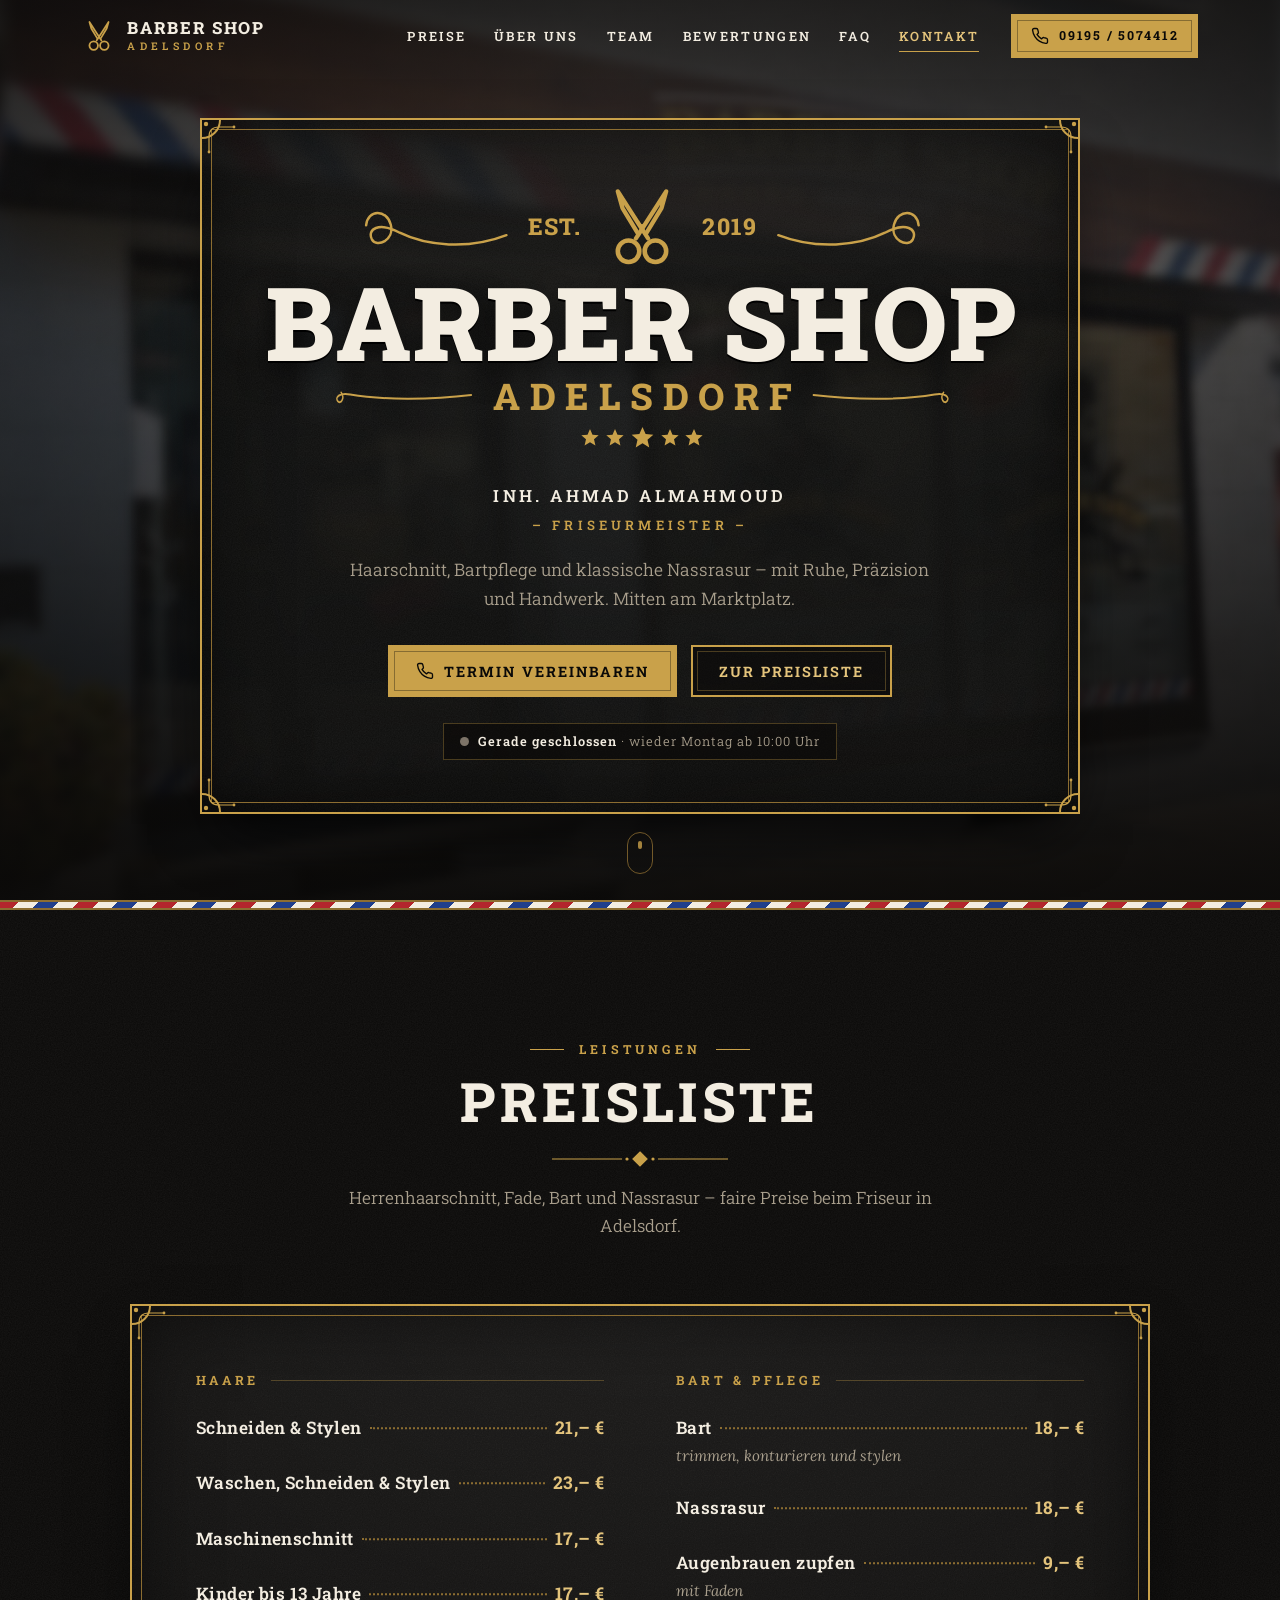
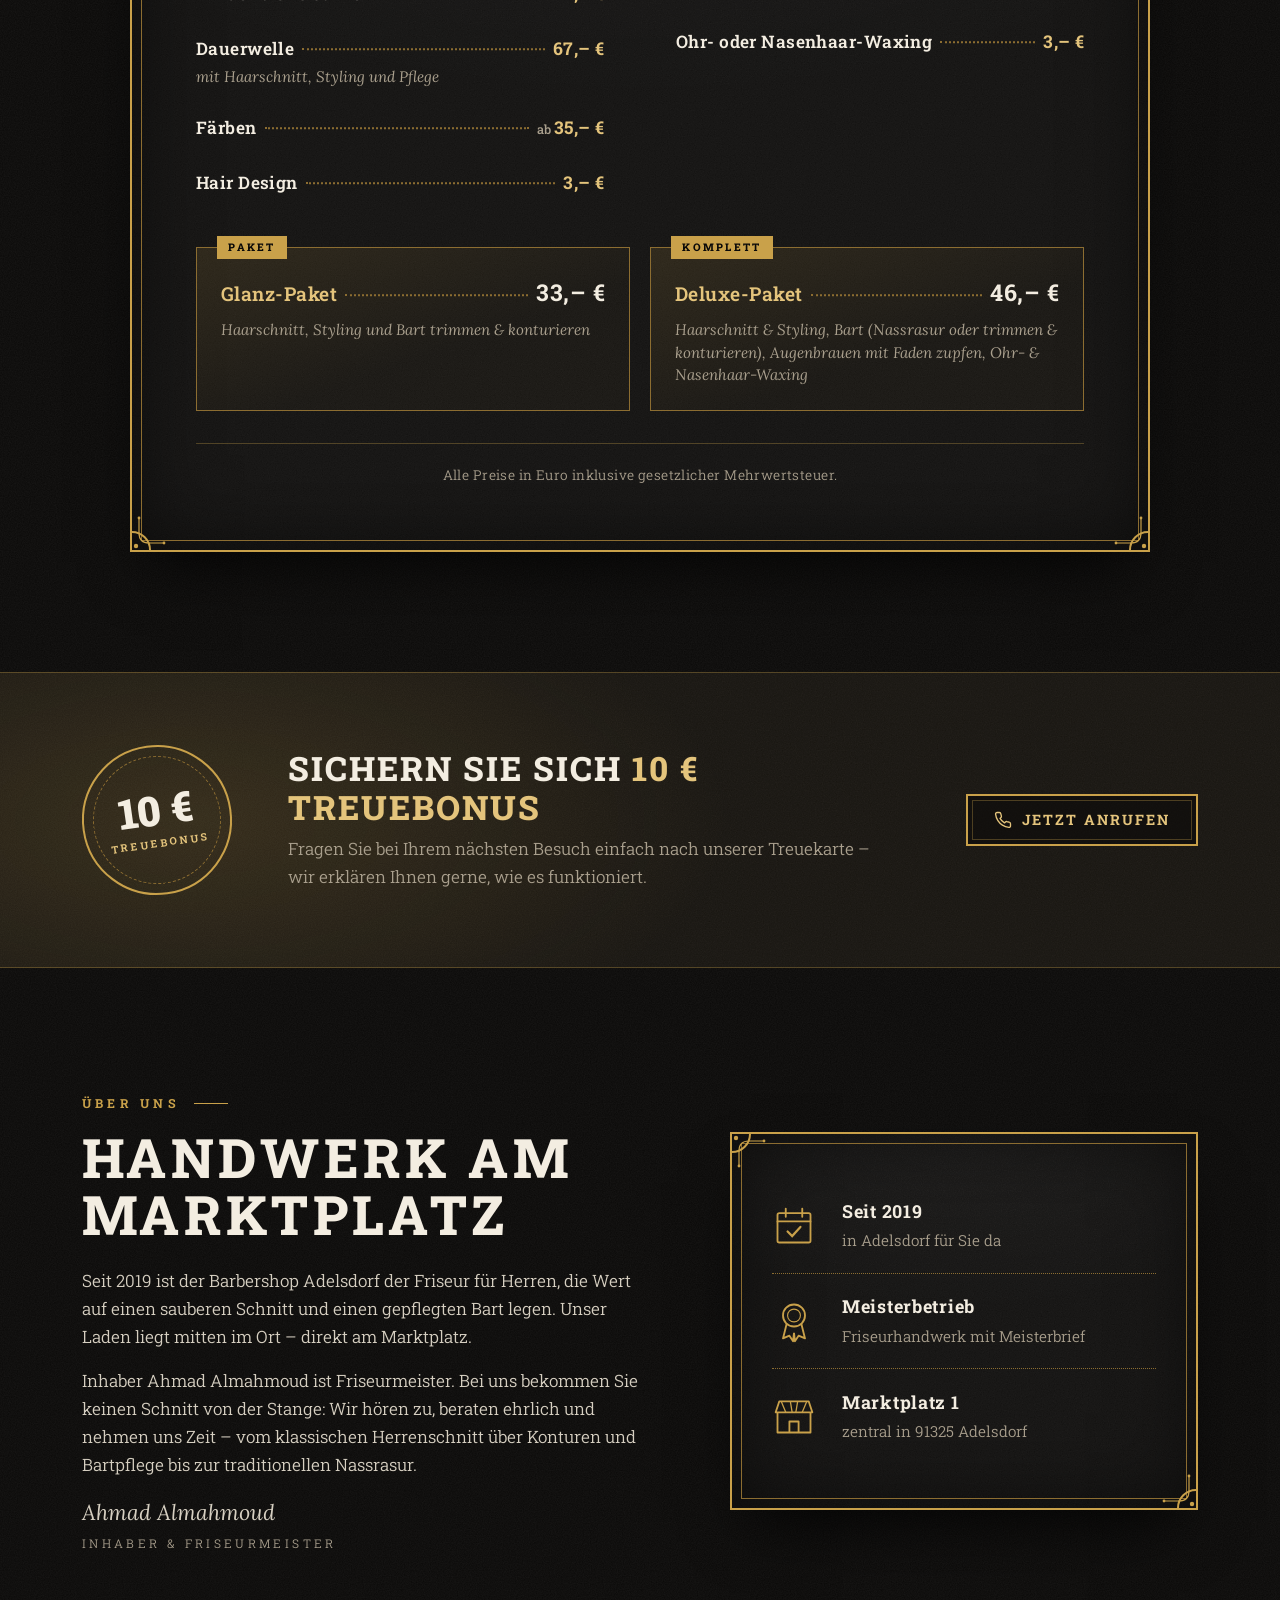
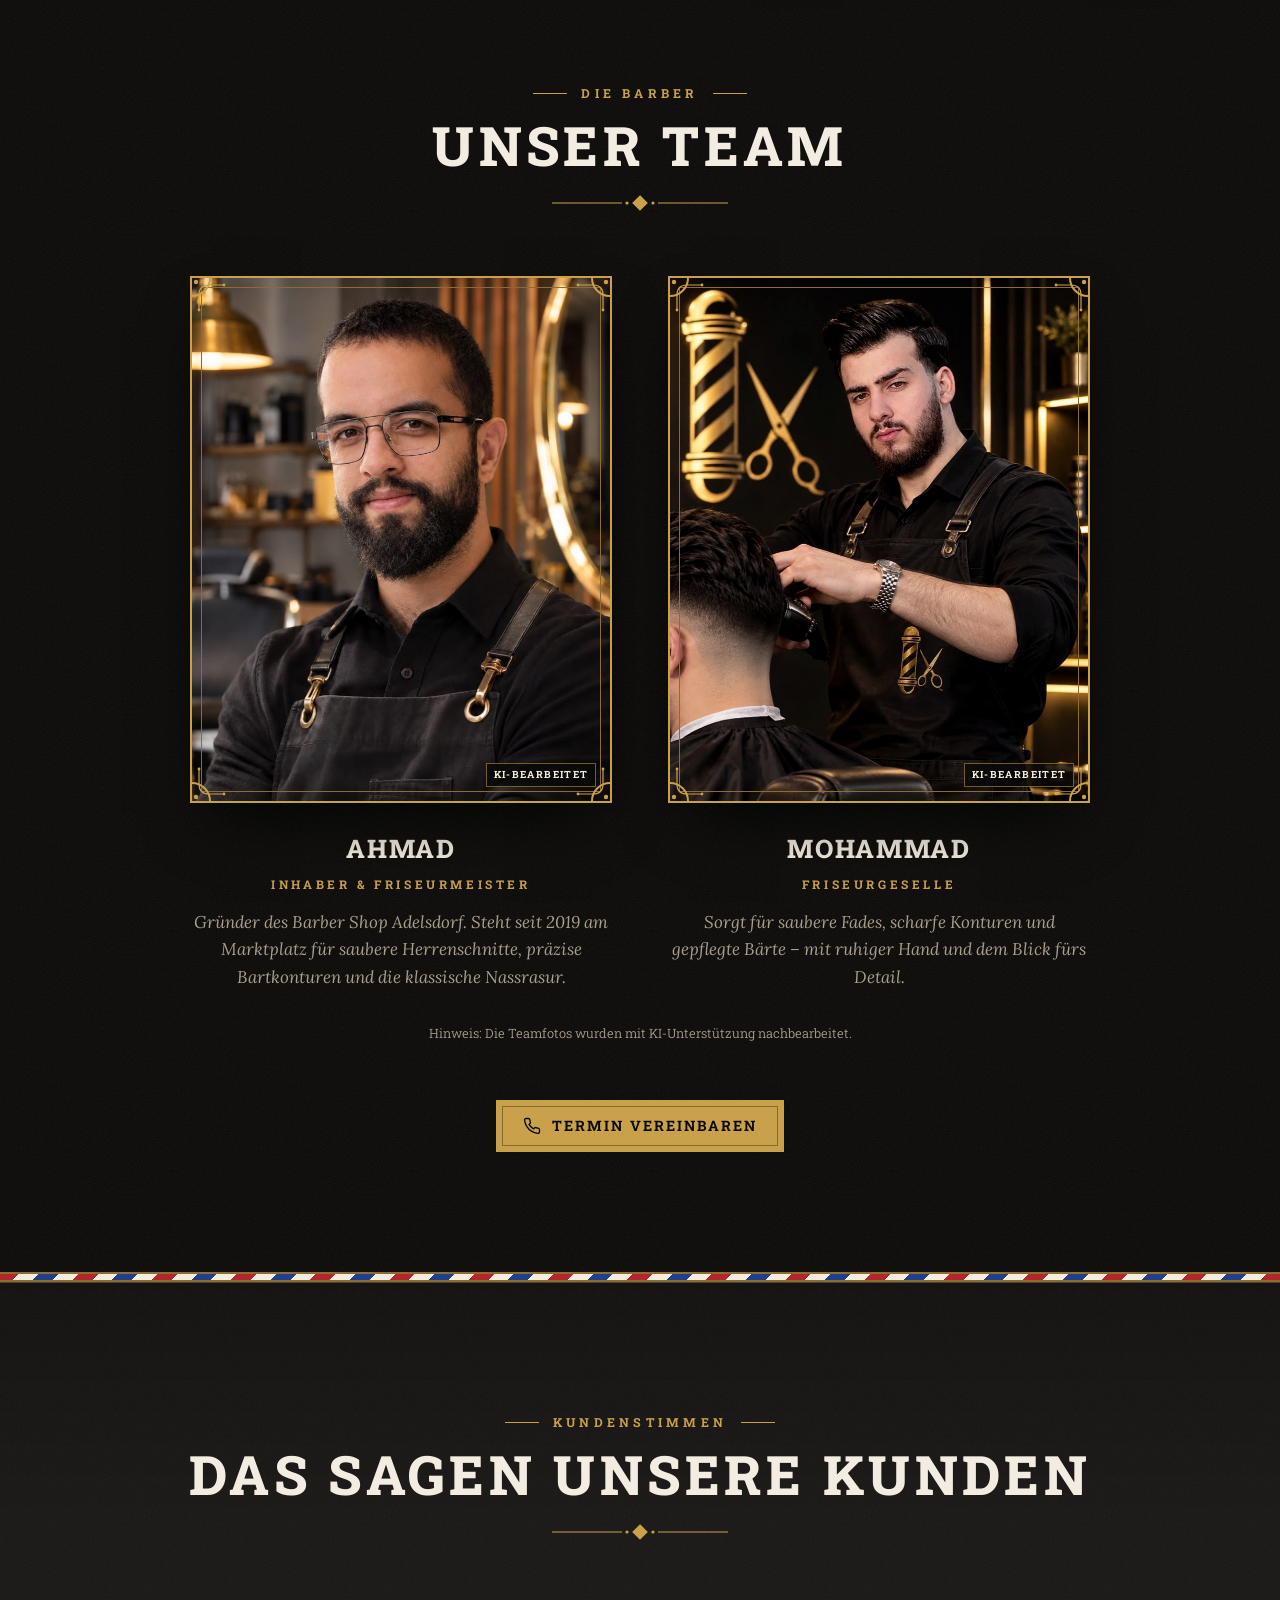
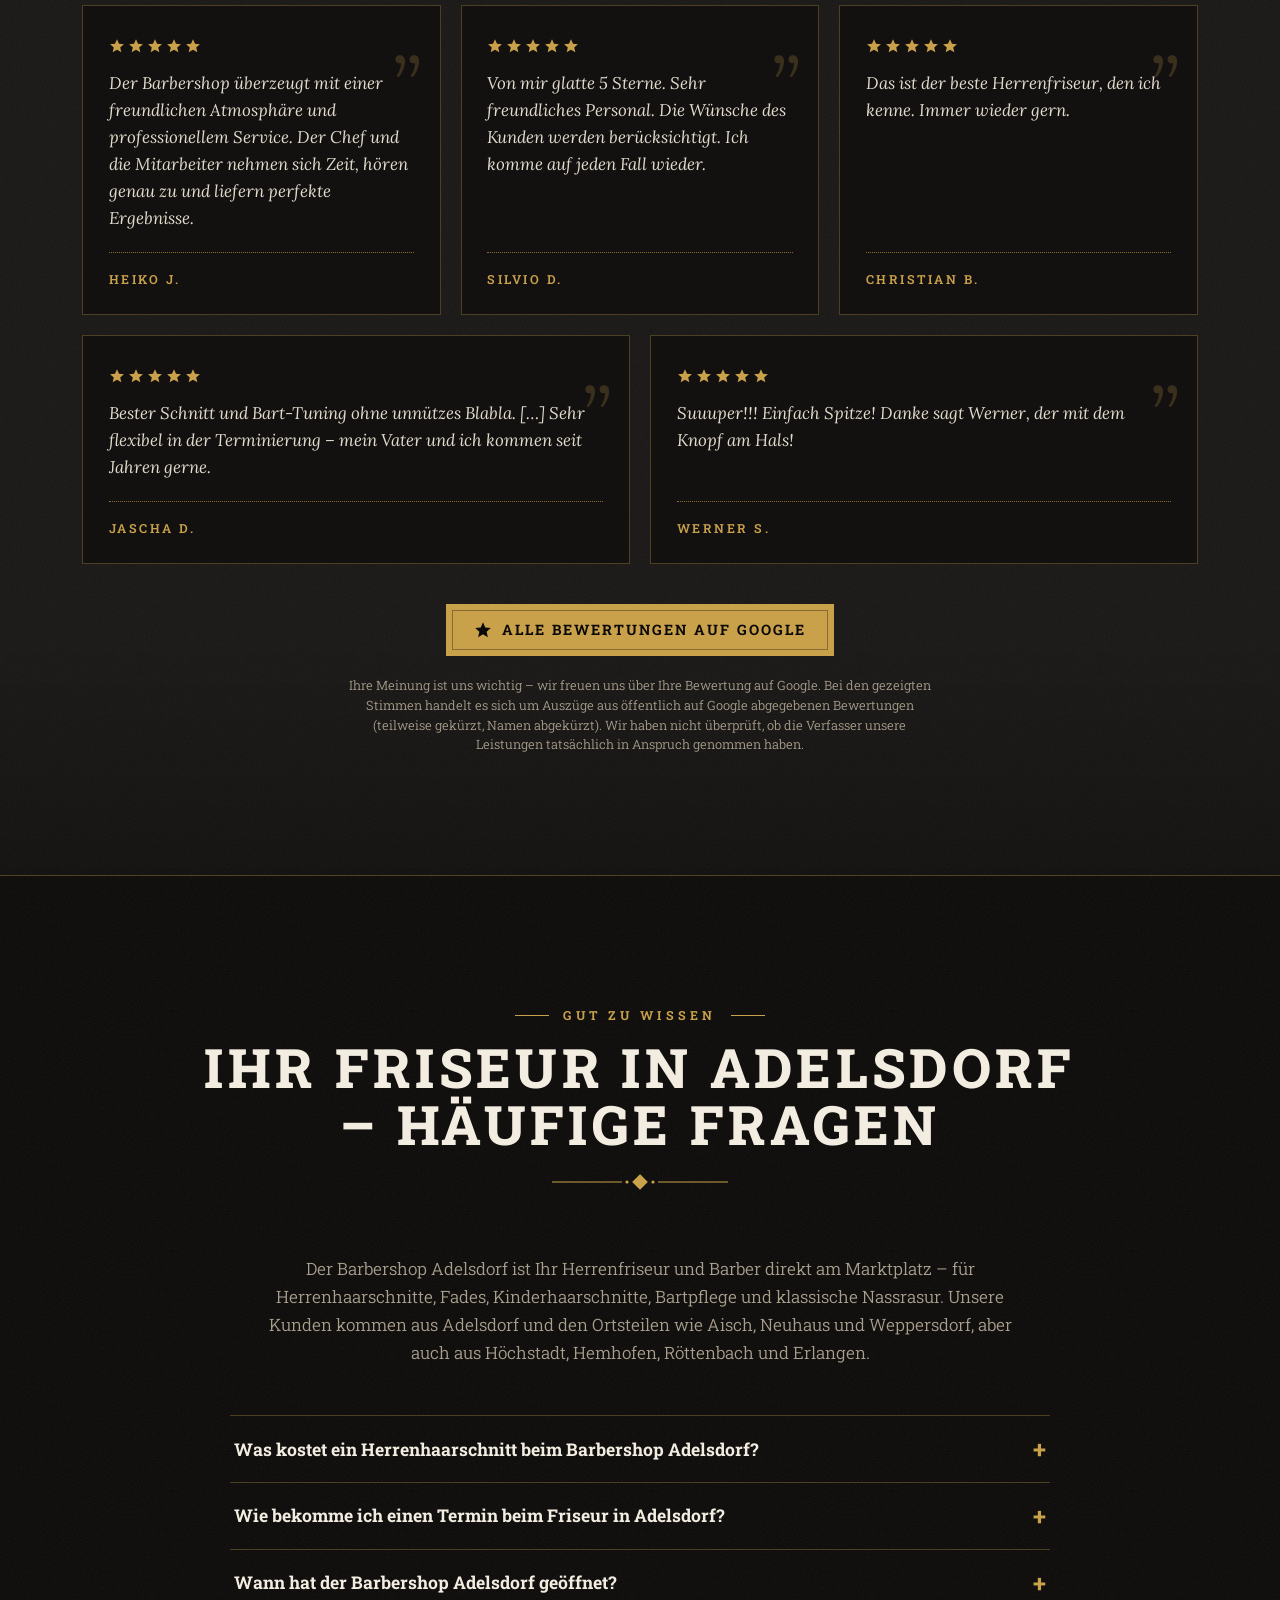
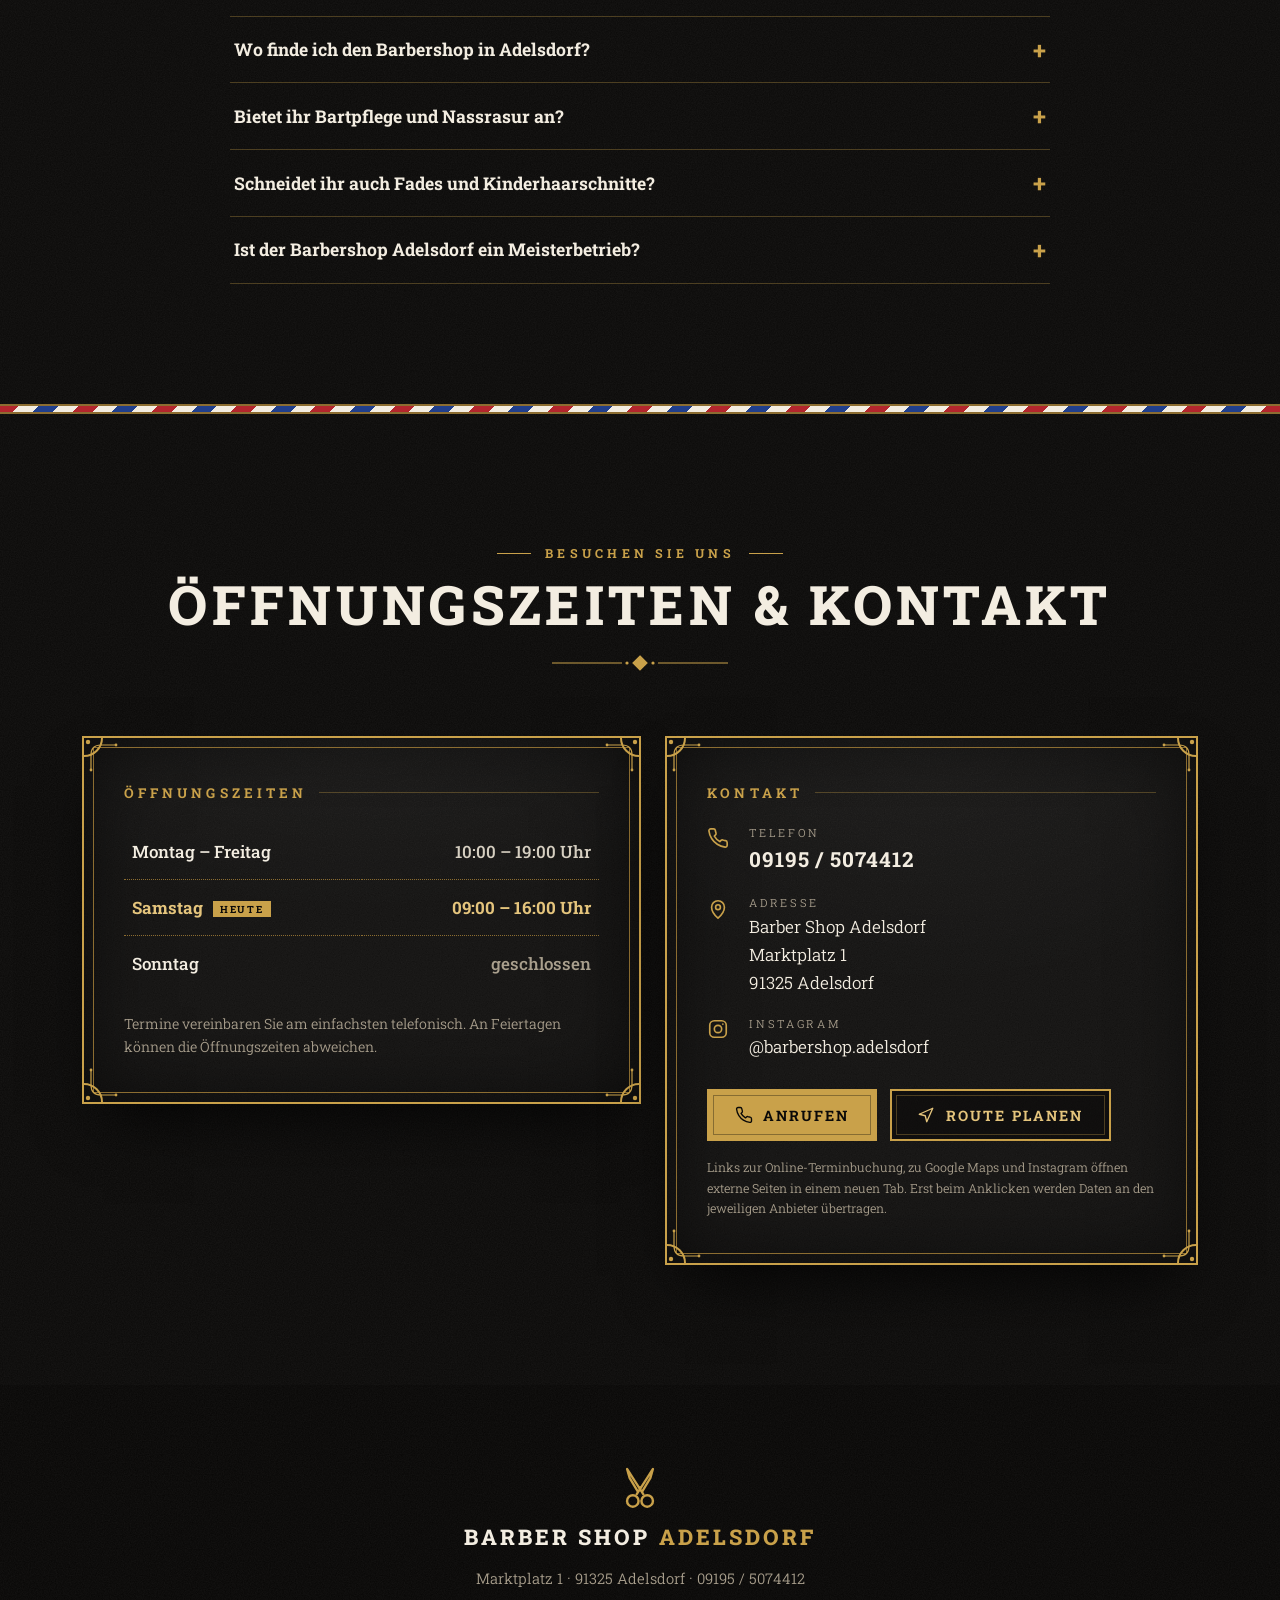
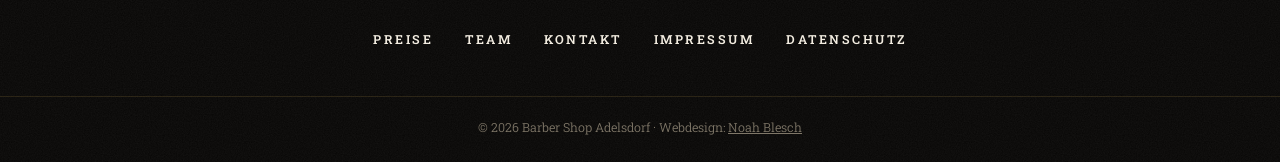
==== index.html @ 0586918f "SEO: Titel, Beschreibung, Strukturdaten, FAQ-Bereich, Weiterleitungen - Title und Meta-Description a" ====
<!DOCTYPE html>
<html lang="de">
<head>
  <meta charset="utf-8">
  <meta name="viewport" content="width=device-width, initial-scale=1, viewport-fit=cover">
  <title>Barbershop Adelsdorf | Friseur &amp; Herrenfriseur am Marktplatz</title>
  <meta name="description" content="Ihr Friseur &amp; Barber in Adelsdorf: Herrenhaarschnitt ab 17 €, Fade, Bart &amp; Nassrasur vom Meisterbetrieb am Marktplatz 1. Termin: 09195 5074412">
  <meta name="robots" content="index, follow, max-image-preview:large">
  <meta name="theme-color" content="#0a0908">
  <meta name="format-detection" content="telephone=no">
  <meta name="geo.region" content="DE-BY">
  <meta name="geo.placename" content="Adelsdorf">
  <meta name="geo.position" content="49.7148062;10.8944612">
  <meta name="ICBM" content="49.7148062, 10.8944612">
  <link rel="canonical" href="https://barbershop-adelsdorf.de/">

  <meta property="og:type" content="website">
  <meta property="og:locale" content="de_DE">
  <meta property="og:site_name" content="Barbershop Adelsdorf">
  <meta property="og:title" content="Barbershop Adelsdorf – Friseur &amp; Herrenfriseur am Marktplatz">
  <meta property="og:description" content="Haarschnitt, Fade, Bart und Nassrasur vom Friseurmeister – mitten am Marktplatz in Adelsdorf.">
  <meta property="og:image:alt" content="Barbershop Adelsdorf – Friseur am Marktplatz">
  <meta property="og:url" content="https://barbershop-adelsdorf.de/">
  <meta property="og:image" content="https://barbershop-adelsdorf.de/assets/img/og-image.jpg">
  <meta property="og:image:width" content="1200">
  <meta property="og:image:height" content="630">
  <meta name="twitter:card" content="summary_large_image">

  <link rel="icon" href="favicon.ico" sizes="any">
  <link rel="icon" type="image/png" sizes="32x32" href="favicon-32x32.png">
  <link rel="icon" type="image/png" sizes="16x16" href="favicon-16x16.png">
  <link rel="apple-touch-icon" href="apple-touch-icon.png">
  <link rel="manifest" href="site.webmanifest">

  <link rel="preload" href="assets/fonts/roboto-slab-latin.woff2" as="font" type="font/woff2" crossorigin>
  <link rel="preload" href="assets/img/salon-fassade.jpg" as="image" media="(min-width: 701px)">
  <link rel="preload" href="assets/img/salon-fassade-m.jpg" as="image" media="(max-width: 700px)">
  <link rel="stylesheet" href="assets/css/style.css">

  <script type="application/ld+json">
  {
    "@context": "https://schema.org",
    "@graph": [
      {
        "@type": "HairSalon",
        "@id": "https://barbershop-adelsdorf.de/#salon",
        "name": "Barbershop Adelsdorf",
        "alternateName": ["Barber Shop Adelsdorf", "Barbershop Adelsdorf – Friseurmeister Ahmad Almahmoud"],
        "description": "Barbershop und Herrenfriseur in Adelsdorf am Marktplatz: Herrenhaarschnitt, Fade, Kinderhaarschnitt, Bartpflege und klassische Nassrasur vom Friseurmeister.",
        "url": "https://barbershop-adelsdorf.de/",
        "logo": "https://barbershop-adelsdorf.de/android-chrome-512x512.png",
        "image": [
          "https://barbershop-adelsdorf.de/assets/img/og-image.jpg",
          "https://barbershop-adelsdorf.de/assets/img/salon-fassade.jpg"
        ],
        "telephone": "+49 9195 5074412",
        "email": "adelsdorfbarbershop@gmail.com",
        "priceRange": "€",
        "currenciesAccepted": "EUR",
        "foundingDate": "2019",
        "founder": { "@type": "Person", "name": "Ahmad Almahmoud", "jobTitle": "Friseurmeister" },
        "address": {
          "@type": "PostalAddress",
          "streetAddress": "Marktplatz 1",
          "postalCode": "91325",
          "addressLocality": "Adelsdorf",
          "addressRegion": "Bayern",
          "addressCountry": "DE"
        },
        "geo": { "@type": "GeoCoordinates", "latitude": 49.7148062, "longitude": 10.8944612 },
        "hasMap": "https://maps.google.com/?cid=13310256550345395883",
        "openingHoursSpecification": [
          { "@type": "OpeningHoursSpecification", "dayOfWeek": ["Monday", "Tuesday", "Wednesday", "Thursday", "Friday"], "opens": "10:00", "closes": "19:00" },
          { "@type": "OpeningHoursSpecification", "dayOfWeek": "Saturday", "opens": "09:00", "closes": "16:00" }
        ],
        "areaServed": [
          { "@type": "City", "name": "Adelsdorf" },
          { "@type": "City", "name": "Höchstadt an der Aisch" },
          { "@type": "City", "name": "Hemhofen" },
          { "@type": "City", "name": "Röttenbach" },
          { "@type": "City", "name": "Heroldsbach" },
          { "@type": "City", "name": "Hallerndorf" },
          { "@type": "City", "name": "Erlangen" },
          { "@type": "City", "name": "Forchheim" }
        ],
        "knowsAbout": ["Herrenhaarschnitt", "Fade", "Bartpflege", "Bart trimmen", "Nassrasur", "Kinderhaarschnitt", "Haare färben", "Dauerwelle"],
        "hasOfferCatalog": {
          "@type": "OfferCatalog",
          "name": "Preisliste",
          "itemListElement": [
            { "@type": "Offer", "itemOffered": { "@type": "Service", "name": "Herrenhaarschnitt – Schneiden & Stylen" }, "price": "21.00", "priceCurrency": "EUR" },
            { "@type": "Offer", "itemOffered": { "@type": "Service", "name": "Waschen, Schneiden & Stylen" }, "price": "23.00", "priceCurrency": "EUR" },
            { "@type": "Offer", "itemOffered": { "@type": "Service", "name": "Maschinenschnitt" }, "price": "17.00", "priceCurrency": "EUR" },
            { "@type": "Offer", "itemOffered": { "@type": "Service", "name": "Kinderhaarschnitt bis 13 Jahre" }, "price": "17.00", "priceCurrency": "EUR" },
            { "@type": "Offer", "itemOffered": { "@type": "Service", "name": "Bart trimmen, konturieren & stylen" }, "price": "18.00", "priceCurrency": "EUR" },
            { "@type": "Offer", "itemOffered": { "@type": "Service", "name": "Nassrasur" }, "price": "18.00", "priceCurrency": "EUR" },
            { "@type": "Offer", "itemOffered": { "@type": "Service", "name": "Glanz-Paket: Haarschnitt, Styling & Bart" }, "price": "33.00", "priceCurrency": "EUR" },
            { "@type": "Offer", "itemOffered": { "@type": "Service", "name": "Deluxe-Paket" }, "price": "46.00", "priceCurrency": "EUR" },
            { "@type": "Offer", "itemOffered": { "@type": "Service", "name": "Dauerwelle mit Haarschnitt" }, "price": "67.00", "priceCurrency": "EUR" },
            { "@type": "Offer", "itemOffered": { "@type": "Service", "name": "Haare färben" }, "priceSpecification": { "@type": "PriceSpecification", "minPrice": "35.00", "priceCurrency": "EUR" } }
          ]
        },
        "sameAs": [
          "https://www.instagram.com/barbershop.adelsdorf/",
          "https://maps.google.com/?cid=13310256550345395883"
        ]
      },
      {
        "@type": "WebSite",
        "@id": "https://barbershop-adelsdorf.de/#website",
        "url": "https://barbershop-adelsdorf.de/",
        "name": "Barbershop Adelsdorf",
        "inLanguage": "de-DE",
        "publisher": { "@id": "https://barbershop-adelsdorf.de/#salon" }
      },
      {
        "@type": "FAQPage",
        "@id": "https://barbershop-adelsdorf.de/#faq",
        "mainEntity": [
          {"@type": "Question", "name": "Was kostet ein Herrenhaarschnitt beim Barbershop Adelsdorf?", "acceptedAnswer": {"@type": "Answer", "text": "Schneiden und Stylen kostet 21 €, mit Waschen 23 €. Ein Maschinenschnitt kostet 17 €, Kinder bis 13 Jahre zahlen ebenfalls 17 €. Bart trimmen und konturieren gibt es für 18 €, Haarschnitt mit Bart im Glanz-Paket für 33 €."}},
          {"@type": "Question", "name": "Wie bekomme ich einen Termin beim Friseur in Adelsdorf?", "acceptedAnswer": {"@type": "Answer", "text": "Am einfachsten rufen Sie uns an: 09195 5074412. Wir sagen Ihnen direkt, wann bei Ahmad oder Mohammad ein Platz frei ist."}},
          {"@type": "Question", "name": "Wann hat der Barbershop Adelsdorf geöffnet?", "acceptedAnswer": {"@type": "Answer", "text": "Montag bis Freitag von 10:00 bis 19:00 Uhr und Samstag von 9:00 bis 16:00 Uhr. Sonntag ist geschlossen. An Feiertagen können die Öffnungszeiten abweichen."}},
          {"@type": "Question", "name": "Wo finde ich den Barbershop in Adelsdorf?", "acceptedAnswer": {"@type": "Answer", "text": "Direkt am Marktplatz 1 in 91325 Adelsdorf, mitten im Ort. Wir sind auch für Kunden aus Höchstadt an der Aisch, Hemhofen, Röttenbach, Heroldsbach, Hallerndorf, Erlangen und Forchheim schnell erreichbar."}},
          {"@type": "Question", "name": "Bietet ihr Bartpflege und Nassrasur an?", "acceptedAnswer": {"@type": "Answer", "text": "Ja. Wir trimmen, konturieren und stylen Ihren Bart (18 €) und bieten die klassische Nassrasur mit dem Messer an (18 €). Im Deluxe-Paket für 46 € sind Haarschnitt, Bart, Augenbrauen mit Faden und Ohr- und Nasenhaar-Waxing enthalten."}},
          {"@type": "Question", "name": "Schneidet ihr auch Fades und Kinderhaarschnitte?", "acceptedAnswer": {"@type": "Answer", "text": "Ja. Fades, Skin Fades, Konturen und klassische Herrenschnitte gehören zu unserem Alltag. Kinder bis 13 Jahre schneiden wir für 17 €."}},
          {"@type": "Question", "name": "Ist der Barbershop Adelsdorf ein Meisterbetrieb?", "acceptedAnswer": {"@type": "Answer", "text": "Ja. Inhaber Ahmad ist Friseurmeister und führt den Barbershop am Marktplatz seit 2019."}}
        ]
      }
    ]
  }
  </script>
</head>
<body>
  <!-- SVG-Symbole (einmal definiert, mehrfach verwendet) -->
  <svg width="0" height="0" style="position:absolute" aria-hidden="true" focusable="false">
    <defs>
      <symbol id="i-scissors" viewBox="0 0 64 64" fill="none" stroke="currentColor" stroke-linecap="round" stroke-linejoin="round">
        <path d="M27.5 40.5 L50 5.5 L46.5 18 L35 37" stroke-width="3.2"/>
        <path d="M36.5 40.5 L14 5.5 L17.5 18 L29 37" stroke-width="3.2"/>
        <circle cx="22" cy="50" r="8" stroke-width="3.4"/>
        <circle cx="42" cy="50" r="8" stroke-width="3.4"/>
        <circle cx="32" cy="31.5" r="1.8" fill="currentColor" stroke="none"/>
      </symbol>
      <symbol id="i-corner" viewBox="0 0 46 46" fill="none" stroke="currentColor">
        <path d="M2 20 A18 18 0 0 0 20 2" stroke-width="2"/>
        <path d="M9 34 V19 Q9 9 19 9 H34" stroke-width="1.2"/>
        <circle cx="6" cy="6" r="2.2" fill="currentColor" stroke="none"/>
        <circle cx="34" cy="9" r="1.4" fill="currentColor" stroke="none"/>
        <circle cx="9" cy="34" r="1.4" fill="currentColor" stroke="none"/>
      </symbol>
      <symbol id="i-flourish" viewBox="0 0 180 55" fill="none" stroke="currentColor" stroke-width="3" stroke-linecap="round">
        <path d="M176 38C130 56 78 51 46 35C20 21 6 31 12 43C18 54 40 44 35 25C30 6 7 6 5 26"/>
      </symbol>
      <symbol id="i-swash" viewBox="0 0 200 20" fill="none" stroke="currentColor" stroke-width="2" stroke-linecap="round">
        <path d="M198 9C140 14 70 14 26 8.5C11 6.5 4 11 8 15C12 19 19 12 13 6.5"/>
      </symbol>
      <symbol id="i-divider" viewBox="0 0 180 18" fill="none" stroke="currentColor" stroke-width="1.2">
        <path d="M2 9 H72 M108 9 H178"/>
        <path d="M90 2 L97 9 L90 16 L83 9 Z" fill="currentColor"/>
        <circle cx="77" cy="9" r="1.6" fill="currentColor" stroke="none"/>
        <circle cx="103" cy="9" r="1.6" fill="currentColor" stroke="none"/>
      </symbol>
      <symbol id="i-star" viewBox="0 0 24 24"><path fill="currentColor" d="M12 1.8l3 6.9 7.4.6-5.6 4.9 1.7 7.3L12 17.6l-6.5 3.9 1.7-7.3L1.6 9.3 9 8.7z"/></symbol>
      <symbol id="i-phone" viewBox="0 0 24 24" fill="none" stroke="currentColor" stroke-width="1.8" stroke-linecap="round" stroke-linejoin="round"><path d="M22 16.9v3a2 2 0 0 1-2.2 2 19.8 19.8 0 0 1-8.6-3.1 19.5 19.5 0 0 1-6-6A19.8 19.8 0 0 1 2.1 4.2 2 2 0 0 1 4.1 2h3a2 2 0 0 1 2 1.7c.1 1 .4 1.9.7 2.8a2 2 0 0 1-.5 2.1L8 9.9a16 16 0 0 0 6 6l1.3-1.3a2 2 0 0 1 2.1-.4c.9.3 1.8.6 2.8.7a2 2 0 0 1 1.7 2z"/></symbol>
      <symbol id="i-pin" viewBox="0 0 24 24" fill="none" stroke="currentColor" stroke-width="1.8" stroke-linecap="round" stroke-linejoin="round"><path d="M12 22s-7-6.2-7-12a7 7 0 0 1 14 0c0 5.8-7 12-7 12z"/><circle cx="12" cy="10" r="2.6"/></symbol>
      <symbol id="i-clock" viewBox="0 0 24 24" fill="none" stroke="currentColor" stroke-width="1.8" stroke-linecap="round"><circle cx="12" cy="12" r="9"/><path d="M12 7v5l3.2 2"/></symbol>
      <symbol id="i-camera" viewBox="0 0 24 24" fill="none" stroke="currentColor" stroke-width="1.8"><rect x="3" y="3" width="18" height="18" rx="5"/><circle cx="12" cy="12" r="4"/><circle cx="17.3" cy="6.7" r=".9" fill="currentColor" stroke="none"/></symbol>
      <symbol id="i-route" viewBox="0 0 24 24" fill="none" stroke="currentColor" stroke-width="1.8" stroke-linecap="round" stroke-linejoin="round"><path d="M3 11l18-8-8 18-2-8z"/></symbol>
      <symbol id="i-calendar" viewBox="0 0 48 48" fill="none" stroke="currentColor" stroke-width="2" stroke-linecap="round"><rect x="6" y="10" width="36" height="32" rx="2"/><path d="M6 19h36M15 5v9M33 5v9"/><path d="M17 30l5 5 9-10" stroke-width="2.4"/></symbol>
      <symbol id="i-medal" viewBox="0 0 48 48" fill="none" stroke="currentColor" stroke-width="2" stroke-linejoin="round"><circle cx="24" cy="18" r="12"/><circle cx="24" cy="18" r="7" stroke-width="1.2"/><path d="M16 27l-4 16 7-3 4 6 1-9M32 27l4 16-7-3-4 6-1-9"/></symbol>
      <symbol id="i-shop" viewBox="0 0 48 48" fill="none" stroke="currentColor" stroke-width="2" stroke-linejoin="round"><path d="M6 20v22h36V20"/><path d="M4 20l4-12h32l4 12z"/><path d="M19 42V30h10v12"/><path d="M10 8l5 12M20 8l2 12M28 8l-2 12M38 8l-5 12" stroke-width="1.4"/></symbol>
      <symbol id="i-cal" viewBox="0 0 24 24" fill="none" stroke="currentColor" stroke-width="1.8" stroke-linecap="round" stroke-linejoin="round"><rect x="3" y="4.5" width="18" height="16.5" rx="1.5"/><path d="M3 9.5h18M8 2.5v4M16 2.5v4M8.5 15l2.5 2.5 4.5-5"/></symbol>
    </defs>
  </svg>

  <a class="skip-link" href="#main">Zum Inhalt springen</a>

  <header class="site-header">
    <div class="wrap">
      <a class="brand-mini" href="#top" aria-label="Barber Shop Adelsdorf – zum Seitenanfang">
        <svg aria-hidden="true"><use href="#i-scissors"/></svg>
        <span class="brand-mini__text">
          <span class="brand-mini__name">Barber Shop</span>
          <span class="brand-mini__place">Adelsdorf</span>
        </span>
      </a>

      <nav class="nav" id="nav" aria-label="Hauptnavigation">
        <ul class="nav__list">
          <li><a href="#preise">Preise</a></li>
          <li><a href="#ueber-uns">Über uns</a></li>
          <li><a href="#team">Team</a></li>
          <li><a href="#bewertungen">Bewertungen</a></li>
          <li><a href="#faq">FAQ</a></li>
          <li><a href="#kontakt">Kontakt</a></li>
        </ul>
        <a class="btn nav__phone js-booking" href="#kontakt" hidden>
          <svg aria-hidden="true"><use href="#i-cal"/></svg>Online buchen
        </a>
        <a class="btn nav__phone js-no-booking" href="tel:+4991955074412">
          <svg aria-hidden="true"><use href="#i-phone"/></svg>09195 / 5074412
        </a>
      </nav>

      <button class="menu-btn" type="button" aria-expanded="false" aria-controls="nav" aria-label="Menü öffnen"><span></span></button>
    </div>
  </header>

  <main id="main">
    <!-- ============ HERO ============ -->
    <section class="hero" id="top" aria-label="Willkommen">
      <div class="hero__bg" role="img" aria-label="Ladenfront des Barber Shop Adelsdorf am Marktplatz"></div>

      <div class="hero__inner">
        <div class="frame hero__frame">
          <svg class="frame__corner frame__corner--tl" aria-hidden="true"><use href="#i-corner"/></svg>
          <svg class="frame__corner frame__corner--tr" aria-hidden="true"><use href="#i-corner"/></svg>
          <svg class="frame__corner frame__corner--bl" aria-hidden="true"><use href="#i-corner"/></svg>
          <svg class="frame__corner frame__corner--br" aria-hidden="true"><use href="#i-corner"/></svg>

          <div class="lockup">
            <div class="lockup__top" aria-hidden="true">
              <svg class="lockup__flourish" viewBox="0 0 180 55"><use href="#i-flourish"/></svg>
              <span class="lockup__est">EST.</span>
              <svg class="lockup__scissors" viewBox="0 0 64 64"><use href="#i-scissors"/></svg>
              <span class="lockup__est">2019</span>
              <svg class="lockup__flourish lockup__flourish--r" viewBox="0 0 180 55"><use href="#i-flourish"/></svg>
            </div>
            <h1 class="lockup__name">Barber Shop <span class="sr-only">Adelsdorf – Friseur &amp; Herrenfriseur seit 2019</span></h1>
            <div class="lockup__place" aria-hidden="true">
              <span class="lockup__line"><svg viewBox="0 0 200 20" preserveAspectRatio="none"><use href="#i-swash"/></svg></span>
              <span>Adelsdorf</span>
              <span class="lockup__line lockup__line--r"><svg viewBox="0 0 200 20" preserveAspectRatio="none"><use href="#i-swash"/></svg></span>
            </div>
            <div class="lockup__stars" aria-hidden="true">
              <svg viewBox="0 0 24 24"><use href="#i-star"/></svg>
              <svg viewBox="0 0 24 24"><use href="#i-star"/></svg>
              <svg viewBox="0 0 24 24"><use href="#i-star"/></svg>
              <svg viewBox="0 0 24 24"><use href="#i-star"/></svg>
              <svg viewBox="0 0 24 24"><use href="#i-star"/></svg>
            </div>
          </div>

          <p class="hero__owner">Inh. Ahmad Almahmoud <span class="hero__title">– Friseurmeister –</span></p>
          <p class="hero__lead">Haarschnitt, Bartpflege und klassische Nassrasur – mit Ruhe, Präzision und Handwerk. Mitten am Marktplatz.</p>

          <div class="hero__actions">
            <a class="btn js-booking" href="#kontakt" hidden>
              <svg aria-hidden="true"><use href="#i-cal"/></svg>Online buchen
            </a>
            <a class="btn js-phone-cta" href="tel:+4991955074412">
              <svg aria-hidden="true"><use href="#i-phone"/></svg><span>Termin vereinbaren</span>
            </a>
            <a class="btn btn--ghost js-no-booking" href="#preise">Zur Preisliste</a>
          </div>

          <p class="status" hidden><span class="status__dot" aria-hidden="true"></span><span class="status__text"></span></p>
        </div>
      </div>

      <a class="hero__scroll" href="#preise" aria-label="Weiter zur Preisliste"></a>
    </section>

    <div class="pole" aria-hidden="true"></div>

    <!-- ============ PREISLISTE ============ -->
    <section class="section" id="preise" aria-labelledby="preise-title">
      <div class="wrap">
        <header class="heading reveal">
          <span class="heading__eyebrow">Leistungen</span>
          <h2 id="preise-title">Preisliste</h2>
          <div class="divider" aria-hidden="true"><svg viewBox="0 0 180 18"><use href="#i-divider"/></svg></div>
          <p>Herrenhaarschnitt, Fade, Bart und Nassrasur – faire Preise beim Friseur in Adelsdorf.</p>
        </header>

        <div class="frame menu reveal">
          <svg class="frame__corner frame__corner--tl" aria-hidden="true"><use href="#i-corner"/></svg>
          <svg class="frame__corner frame__corner--tr" aria-hidden="true"><use href="#i-corner"/></svg>
          <svg class="frame__corner frame__corner--bl" aria-hidden="true"><use href="#i-corner"/></svg>
          <svg class="frame__corner frame__corner--br" aria-hidden="true"><use href="#i-corner"/></svg>

          <div class="menu__cols">
            <div class="menu__group">
              <h3>Haare</h3>
              <ul class="price-list">
                <li class="price"><div class="price__row"><span class="price__name">Schneiden &amp; Stylen</span><span class="price__dots"></span><span class="price__value">21,– €</span></div></li>
                <li class="price"><div class="price__row"><span class="price__name">Waschen, Schneiden &amp; Stylen</span><span class="price__dots"></span><span class="price__value">23,– €</span></div></li>
                <li class="price"><div class="price__row"><span class="price__name">Maschinenschnitt</span><span class="price__dots"></span><span class="price__value">17,– €</span></div></li>
                <li class="price"><div class="price__row"><span class="price__name">Kinder bis 13 Jahre</span><span class="price__dots"></span><span class="price__value">17,– €</span></div></li>
                <li class="price">
                  <div class="price__row"><span class="price__name">Dauerwelle</span><span class="price__dots"></span><span class="price__value">67,– €</span></div>
                  <p class="price__desc">mit Haarschnitt, Styling und Pflege</p>
                </li>
                <li class="price"><div class="price__row"><span class="price__name">Färben</span><span class="price__dots"></span><span class="price__value"><small>ab</small>35,– €</span></div></li>
                <li class="price"><div class="price__row"><span class="price__name">Hair Design</span><span class="price__dots"></span><span class="price__value">3,– €</span></div></li>
              </ul>
            </div>

            <div class="menu__group">
              <h3>Bart &amp; Pflege</h3>
              <ul class="price-list">
                <li class="price">
                  <div class="price__row"><span class="price__name">Bart</span><span class="price__dots"></span><span class="price__value">18,– €</span></div>
                  <p class="price__desc">trimmen, konturieren und stylen</p>
                </li>
                <li class="price"><div class="price__row"><span class="price__name">Nassrasur</span><span class="price__dots"></span><span class="price__value">18,– €</span></div></li>
                <li class="price">
                  <div class="price__row"><span class="price__name">Augenbrauen zupfen</span><span class="price__dots"></span><span class="price__value">9,– €</span></div>
                  <p class="price__desc">mit Faden</p>
                </li>
                <li class="price"><div class="price__row"><span class="price__name">Ohr- oder Nasenhaar-Waxing</span><span class="price__dots"></span><span class="price__value">3,– €</span></div></li>
              </ul>
            </div>
          </div>

          <div class="packages">
            <article class="package">
              <span class="package__tag">Paket</span>
              <div class="price__row"><h3 class="price__name">Glanz-Paket</h3><span class="price__dots"></span><span class="price__value">33,– €</span></div>
              <p class="price__desc">Haarschnitt, Styling und Bart trimmen &amp; konturieren</p>
            </article>
            <article class="package">
              <span class="package__tag">Komplett</span>
              <div class="price__row"><h3 class="price__name">Deluxe-Paket</h3><span class="price__dots"></span><span class="price__value">46,– €</span></div>
              <p class="price__desc">Haarschnitt &amp; Styling, Bart (Nassrasur oder trimmen &amp; konturieren), Augenbrauen mit Faden zupfen, Ohr- &amp; Nasenhaar-Waxing</p>
            </article>
          </div>

          <p class="menu__note">Alle Preise in Euro inklusive gesetzlicher Mehrwertsteuer.</p>
        </div>
      </div>
    </section>

    <!-- ============ TREUEKARTE ============ -->
    <section class="loyalty" aria-labelledby="treue-title">
      <div class="wrap reveal">
        <div class="stamp" aria-hidden="true">
          <div><b>10 €</b><span>Treuebonus</span></div>
        </div>
        <div>
          <h2 id="treue-title">Sichern Sie sich <em>10 € Treuebonus</em></h2>
          <p>Fragen Sie bei Ihrem nächsten Besuch einfach nach unserer Treuekarte – wir erklären Ihnen gerne, wie es funktioniert.</p>
        </div>
        <a class="btn btn--ghost" href="tel:+4991955074412"><svg aria-hidden="true"><use href="#i-phone"/></svg>Jetzt anrufen</a>
      </div>
    </section>

    <!-- ============ ÜBER UNS ============ -->
    <section class="section" id="ueber-uns" aria-labelledby="about-title">
      <div class="wrap about">
        <div class="about__text reveal">
          <header class="heading">
            <span class="heading__eyebrow">Über uns</span>
            <h2 id="about-title">Handwerk am Marktplatz</h2>
          </header>
          <p>Seit 2019 ist der Barbershop Adelsdorf der Friseur für Herren, die Wert auf einen sauberen Schnitt und einen gepflegten Bart legen. Unser Laden liegt mitten im Ort – direkt am Marktplatz.</p>
          <p>Inhaber Ahmad Almahmoud ist Friseurmeister. Bei uns bekommen Sie keinen Schnitt von der Stange: Wir hören zu, beraten ehrlich und nehmen uns Zeit – vom klassischen Herrenschnitt über Konturen und Bartpflege bis zur traditionellen Nassrasur.</p>
          <p class="about__sign">Ahmad Almahmoud<span>Inhaber &amp; Friseurmeister</span></p>
        </div>

        <div class="frame facts reveal" style="--d:.1s">
          <svg class="frame__corner frame__corner--tl" aria-hidden="true"><use href="#i-corner"/></svg>
          <svg class="frame__corner frame__corner--br" aria-hidden="true"><use href="#i-corner"/></svg>
          <ul class="facts__list">
          <li class="fact">
            <svg aria-hidden="true"><use href="#i-calendar"/></svg>
            <div><b>Seit 2019</b><span>in Adelsdorf für Sie da</span></div>
          </li>
          <li class="fact">
            <svg aria-hidden="true"><use href="#i-medal"/></svg>
            <div><b>Meisterbetrieb</b><span>Friseurhandwerk mit Meisterbrief</span></div>
          </li>
          <li class="fact">
            <svg aria-hidden="true"><use href="#i-shop"/></svg>
            <div><b>Marktplatz 1</b><span>zentral in 91325 Adelsdorf</span></div>
          </li>
          </ul>
        </div>
      </div>
    </section>

    <!-- ============ TEAM ============
         Fotos: assets/img/team/barber-1.jpg (Ahmad) und barber-2.jpg (Mohammad)
         (Hochformat 4:5, 800 × 1000 px, JPG).
         Fehlt ein Foto, wird automatisch ein Monogramm angezeigt.
         Die Fotos sind KI-nachbearbeitet und deshalb mit „KI-bearbeitet“ gekennzeichnet
         (Hinweis auch im Impressum unter Bildnachweis). Bei unbearbeiteten Fotos entfernen. -->
    <section class="section section--team" id="team" aria-labelledby="team-title">
      <div class="wrap">
        <header class="heading reveal">
          <span class="heading__eyebrow">Die Barber</span>
          <h2 id="team-title">Unser Team</h2>
          <div class="divider" aria-hidden="true"><svg viewBox="0 0 180 18"><use href="#i-divider"/></svg></div>
        </header>

        <div class="team">
          <figure class="barber reveal">
            <div class="frame barber__photo">
              <svg class="frame__corner frame__corner--tl" aria-hidden="true"><use href="#i-corner"/></svg>
              <svg class="frame__corner frame__corner--tr" aria-hidden="true"><use href="#i-corner"/></svg>
              <svg class="frame__corner frame__corner--bl" aria-hidden="true"><use href="#i-corner"/></svg>
              <svg class="frame__corner frame__corner--br" aria-hidden="true"><use href="#i-corner"/></svg>
              <span class="barber__monogram" aria-hidden="true">A</span>
              <img src="assets/img/team/barber-1.jpg" alt="Ahmad, Inhaber und Friseurmeister des Barber Shop Adelsdorf" width="800" height="1000" loading="lazy" decoding="async" onerror="this.remove()">
              <span class="barber__ai">KI-bearbeitet</span>
            </div>
            <figcaption class="barber__info">
              <h3 class="barber__name">Ahmad</h3>
              <p class="barber__role">Inhaber &amp; Friseurmeister</p>
              <p class="barber__text">Gründer des Barber Shop Adelsdorf. Steht seit 2019 am Marktplatz für saubere Herrenschnitte, präzise Bartkonturen und die klassische Nassrasur.</p>
            </figcaption>
          </figure>

          <figure class="barber reveal" style="--d:.1s">
            <div class="frame barber__photo">
              <svg class="frame__corner frame__corner--tl" aria-hidden="true"><use href="#i-corner"/></svg>
              <svg class="frame__corner frame__corner--tr" aria-hidden="true"><use href="#i-corner"/></svg>
              <svg class="frame__corner frame__corner--bl" aria-hidden="true"><use href="#i-corner"/></svg>
              <svg class="frame__corner frame__corner--br" aria-hidden="true"><use href="#i-corner"/></svg>
              <span class="barber__monogram" aria-hidden="true">M</span>
              <img src="assets/img/team/barber-2.jpg" alt="Mohammad, Friseurgeselle im Barber Shop Adelsdorf, bei einem Fade-Haarschnitt" width="800" height="1000" loading="lazy" decoding="async" onerror="this.remove()">
              <span class="barber__ai">KI-bearbeitet</span>
            </div>
            <figcaption class="barber__info">
              <h3 class="barber__name">Mohammad</h3>
              <p class="barber__role">Friseurgeselle</p>
              <p class="barber__text">Sorgt für saubere Fades, scharfe Konturen und gepflegte Bärte – mit ruhiger Hand und dem Blick fürs Detail.</p>
            </figcaption>
          </figure>
        </div>

        <p class="team__note reveal">Hinweis: Die Teamfotos wurden mit KI-Unterstützung nachbearbeitet.</p>

        <div class="team__cta reveal">
          <a class="btn js-booking" href="#kontakt" hidden><svg aria-hidden="true"><use href="#i-cal"/></svg>Termin bei uns buchen</a>
          <a class="btn js-no-booking" href="tel:+4991955074412"><svg aria-hidden="true"><use href="#i-phone"/></svg>Termin vereinbaren</a>
        </div>
      </div>
    </section>

    <div class="pole" aria-hidden="true"></div>

    <!-- ============ BEWERTUNGEN ============ -->
    <section class="section section--alt" id="bewertungen" aria-labelledby="reviews-title">
      <div class="wrap">
        <header class="heading reveal">
          <span class="heading__eyebrow">Kundenstimmen</span>
          <h2 id="reviews-title">Das sagen unsere Kunden</h2>
          <div class="divider" aria-hidden="true"><svg viewBox="0 0 180 18"><use href="#i-divider"/></svg></div>
        </header>

        <div class="reviews">
          <figure class="review reveal">
            <div class="review__stars" role="img" aria-label="5 von 5 Sternen"><svg aria-hidden="true"><use href="#i-star"/></svg><svg aria-hidden="true"><use href="#i-star"/></svg><svg aria-hidden="true"><use href="#i-star"/></svg><svg aria-hidden="true"><use href="#i-star"/></svg><svg aria-hidden="true"><use href="#i-star"/></svg></div>
            <blockquote><p>Der Barbershop überzeugt mit einer freundlichen Atmosphäre und professionellem Service. Der Chef und die Mitarbeiter nehmen sich Zeit, hören genau zu und liefern perfekte Ergebnisse.</p></blockquote>
            <figcaption>Heiko J.</figcaption>
          </figure>
          <figure class="review reveal" style="--d:.08s">
            <div class="review__stars" role="img" aria-label="5 von 5 Sternen"><svg aria-hidden="true"><use href="#i-star"/></svg><svg aria-hidden="true"><use href="#i-star"/></svg><svg aria-hidden="true"><use href="#i-star"/></svg><svg aria-hidden="true"><use href="#i-star"/></svg><svg aria-hidden="true"><use href="#i-star"/></svg></div>
            <blockquote><p>Von mir glatte 5 Sterne. Sehr freundliches Personal. Die Wünsche des Kunden werden berücksichtigt. Ich komme auf jeden Fall wieder.</p></blockquote>
            <figcaption>Silvio D.</figcaption>
          </figure>
          <figure class="review reveal" style="--d:.16s">
            <div class="review__stars" role="img" aria-label="5 von 5 Sternen"><svg aria-hidden="true"><use href="#i-star"/></svg><svg aria-hidden="true"><use href="#i-star"/></svg><svg aria-hidden="true"><use href="#i-star"/></svg><svg aria-hidden="true"><use href="#i-star"/></svg><svg aria-hidden="true"><use href="#i-star"/></svg></div>
            <blockquote><p>Das ist der beste Herrenfriseur, den ich kenne. Immer wieder gern.</p></blockquote>
            <figcaption>Christian B.</figcaption>
          </figure>
          <figure class="review reveal">
            <div class="review__stars" role="img" aria-label="5 von 5 Sternen"><svg aria-hidden="true"><use href="#i-star"/></svg><svg aria-hidden="true"><use href="#i-star"/></svg><svg aria-hidden="true"><use href="#i-star"/></svg><svg aria-hidden="true"><use href="#i-star"/></svg><svg aria-hidden="true"><use href="#i-star"/></svg></div>
            <blockquote><p>Bester Schnitt und Bart-Tuning ohne unnützes Blabla. […] Sehr flexibel in der Terminierung – mein Vater und ich kommen seit Jahren gerne.</p></blockquote>
            <figcaption>Jascha D.</figcaption>
          </figure>
          <figure class="review reveal" style="--d:.08s">
            <div class="review__stars" role="img" aria-label="5 von 5 Sternen"><svg aria-hidden="true"><use href="#i-star"/></svg><svg aria-hidden="true"><use href="#i-star"/></svg><svg aria-hidden="true"><use href="#i-star"/></svg><svg aria-hidden="true"><use href="#i-star"/></svg><svg aria-hidden="true"><use href="#i-star"/></svg></div>
            <blockquote><p>Suuuper!!! Einfach Spitze! Danke sagt Werner, der mit dem Knopf am Hals!</p></blockquote>
            <figcaption>Werner S.</figcaption>
          </figure>
        </div>

        <div class="reviews__foot reveal">
          <div class="reviews__actions">
            <a class="btn" href="https://www.google.com/maps/place/Barbershop+Adelsdorf/@49.7148063,10.8918864,17z/data=!4m6!3m5!1s0x47a21dcc1e60949b:0xb8b787cfd0a74eab!8m2!3d49.7148062!4d10.8944612!16s%2Fg%2F11h6lq1mkh" target="_blank" rel="noopener noreferrer">
              <svg aria-hidden="true"><use href="#i-star"/></svg>Alle Bewertungen auf Google
            </a>
          </div>
          <p class="reviews__note">Ihre Meinung ist uns wichtig – wir freuen uns über Ihre Bewertung auf Google. Bei den gezeigten Stimmen handelt es sich um Auszüge aus öffentlich auf Google abgegebenen Bewertungen (teilweise gekürzt, Namen abgekürzt). Wir haben nicht überprüft, ob die Verfasser unsere Leistungen tatsächlich in Anspruch genommen haben.</p>
        </div>
      </div>
    </section>

    <!-- ============ FAQ / LOKALE INFOS (wichtig für Google) ============ -->
    <section class="section section--faq" id="faq" aria-labelledby="faq-title">
      <div class="wrap">
        <header class="heading reveal">
          <span class="heading__eyebrow">Gut zu wissen</span>
          <h2 id="faq-title">Ihr Friseur in Adelsdorf – häufige Fragen</h2>
          <div class="divider" aria-hidden="true"><svg viewBox="0 0 180 18"><use href="#i-divider"/></svg></div>
        </header>
        <p class="faq__intro reveal">Der Barbershop Adelsdorf ist Ihr Herrenfriseur und Barber direkt am Marktplatz – für Herrenhaarschnitte, Fades, Kinderhaarschnitte, Bartpflege und klassische Nassrasur. Unsere Kunden kommen aus Adelsdorf und den Ortsteilen wie Aisch, Neuhaus und Weppersdorf, aber auch aus Höchstadt, Hemhofen, Röttenbach und Erlangen.</p>
        <div class="faq reveal">
          <details class="faq__item">
            <summary>Was kostet ein Herrenhaarschnitt beim Barbershop Adelsdorf?</summary>
            <p>Schneiden und Stylen kostet 21 €, mit Waschen 23 €. Ein Maschinenschnitt kostet 17 €, Kinder bis 13 Jahre zahlen ebenfalls 17 €. Bart trimmen und konturieren gibt es für 18 €, Haarschnitt mit Bart im Glanz-Paket für 33 €.</p>
          </details>
          <details class="faq__item">
            <summary>Wie bekomme ich einen Termin beim Friseur in Adelsdorf?</summary>
            <p>Am einfachsten rufen Sie uns an: 09195 5074412. Wir sagen Ihnen direkt, wann bei Ahmad oder Mohammad ein Platz frei ist.</p>
          </details>
          <details class="faq__item">
            <summary>Wann hat der Barbershop Adelsdorf geöffnet?</summary>
            <p>Montag bis Freitag von 10:00 bis 19:00 Uhr und Samstag von 9:00 bis 16:00 Uhr. Sonntag ist geschlossen. An Feiertagen können die Öffnungszeiten abweichen.</p>
          </details>
          <details class="faq__item">
            <summary>Wo finde ich den Barbershop in Adelsdorf?</summary>
            <p>Direkt am Marktplatz 1 in 91325 Adelsdorf, mitten im Ort. Wir sind auch für Kunden aus Höchstadt an der Aisch, Hemhofen, Röttenbach, Heroldsbach, Hallerndorf, Erlangen und Forchheim schnell erreichbar.</p>
          </details>
          <details class="faq__item">
            <summary>Bietet ihr Bartpflege und Nassrasur an?</summary>
            <p>Ja. Wir trimmen, konturieren und stylen Ihren Bart (18 €) und bieten die klassische Nassrasur mit dem Messer an (18 €). Im Deluxe-Paket für 46 € sind Haarschnitt, Bart, Augenbrauen mit Faden und Ohr- und Nasenhaar-Waxing enthalten.</p>
          </details>
          <details class="faq__item">
            <summary>Schneidet ihr auch Fades und Kinderhaarschnitte?</summary>
            <p>Ja. Fades, Skin Fades, Konturen und klassische Herrenschnitte gehören zu unserem Alltag. Kinder bis 13 Jahre schneiden wir für 17 €.</p>
          </details>
          <details class="faq__item">
            <summary>Ist der Barbershop Adelsdorf ein Meisterbetrieb?</summary>
            <p>Ja. Inhaber Ahmad ist Friseurmeister und führt den Barbershop am Marktplatz seit 2019.</p>
          </details>
        </div>
      </div>
    </section>

    <div class="pole" aria-hidden="true"></div>

    <!-- ============ KONTAKT ============ -->
    <section class="section" id="kontakt" aria-labelledby="kontakt-title">
      <div class="wrap">
        <header class="heading reveal">
          <span class="heading__eyebrow">Besuchen Sie uns</span>
          <h2 id="kontakt-title">Öffnungszeiten &amp; Kontakt</h2>
          <div class="divider" aria-hidden="true"><svg viewBox="0 0 180 18"><use href="#i-divider"/></svg></div>
        </header>

        <div class="contact">
          <div class="frame card reveal" id="oeffnungszeiten">
            <svg class="frame__corner frame__corner--tl" aria-hidden="true"><use href="#i-corner"/></svg>
            <svg class="frame__corner frame__corner--tr" aria-hidden="true"><use href="#i-corner"/></svg>
            <svg class="frame__corner frame__corner--bl" aria-hidden="true"><use href="#i-corner"/></svg>
            <svg class="frame__corner frame__corner--br" aria-hidden="true"><use href="#i-corner"/></svg>
            <h3>Öffnungszeiten</h3>
            <table class="hours">
              <caption class="sr-only">Öffnungszeiten des Barber Shop Adelsdorf</caption>
              <tbody>
                <tr data-days="1 2 3 4 5"><th scope="row">Montag – Freitag</th><td>10:00 – 19:00 Uhr</td></tr>
                <tr data-days="6"><th scope="row">Samstag</th><td>09:00 – 16:00 Uhr</td></tr>
                <tr data-days="0"><th scope="row">Sonntag</th><td class="closed">geschlossen</td></tr>
              </tbody>
            </table>
            <p class="hours-note"><span class="js-no-booking">Termine vereinbaren Sie am einfachsten telefonisch.</span><span class="js-booking" hidden>Termine buchen Sie online oder telefonisch.</span> An Feiertagen können die Öffnungszeiten abweichen.</p>
          </div>

          <div class="frame card reveal" style="--d:.1s">
            <svg class="frame__corner frame__corner--tl" aria-hidden="true"><use href="#i-corner"/></svg>
            <svg class="frame__corner frame__corner--tr" aria-hidden="true"><use href="#i-corner"/></svg>
            <svg class="frame__corner frame__corner--bl" aria-hidden="true"><use href="#i-corner"/></svg>
            <svg class="frame__corner frame__corner--br" aria-hidden="true"><use href="#i-corner"/></svg>
            <h3>Kontakt</h3>
            <ul class="info-list">
              <li>
                <svg aria-hidden="true"><use href="#i-phone"/></svg>
                <div><small>Telefon</small><a class="big" href="tel:+4991955074412">09195 / 5074412</a></div>
              </li>
              <li>
                <svg aria-hidden="true"><use href="#i-pin"/></svg>
                <div><small>Adresse</small><address style="font-style:normal">Barber Shop Adelsdorf<br>Marktplatz 1<br>91325 Adelsdorf</address></div>
              </li>
              <li>
                <svg aria-hidden="true"><use href="#i-camera"/></svg>
                <div><small>Instagram</small><a href="https://www.instagram.com/barbershop.adelsdorf/" target="_blank" rel="noopener noreferrer">@barbershop.adelsdorf</a></div>
              </li>
            </ul>
            <div class="contact__actions">
              <a class="btn js-booking" href="#kontakt" hidden><svg aria-hidden="true"><use href="#i-cal"/></svg>Online buchen</a>
              <a class="btn" href="tel:+4991955074412"><svg aria-hidden="true"><use href="#i-phone"/></svg>Anrufen</a>
              <a class="btn btn--ghost" href="https://www.google.com/maps/dir/?api=1&amp;destination=Barbershop+Adelsdorf,+Marktplatz+1,+91325+Adelsdorf" target="_blank" rel="noopener noreferrer"><svg aria-hidden="true"><use href="#i-route"/></svg>Route planen</a>
            </div>
            <p class="ext-note">Links zur Online-Terminbuchung, zu Google Maps und Instagram öffnen externe Seiten in einem neuen Tab. Erst beim Anklicken werden Daten an den jeweiligen Anbieter übertragen.</p>
          </div>
        </div>
      </div>
    </section>
  </main>

  <footer class="site-footer">
    <div class="wrap">
      <div class="footer__brand">
        <svg aria-hidden="true"><use href="#i-scissors"/></svg>
        <p class="footer__name">Barber Shop <span>Adelsdorf</span></p>
      </div>
      <p class="footer__meta">Marktplatz 1 · 91325 Adelsdorf · <a href="tel:+4991955074412">09195 / 5074412</a></p>
      <ul class="footer__links">
        <li><a href="#preise">Preise</a></li>
        <li><a href="#team">Team</a></li>
        <li><a href="#kontakt">Kontakt</a></li>
        <li><a href="impressum.html">Impressum</a></li>
        <li><a href="datenschutz.html">Datenschutz</a></li>
      </ul>
    </div>
    <div class="footer__bottom">
      <div class="wrap">© <span data-year>2026</span> Barber Shop Adelsdorf · Webdesign: <a href="https://noahblesch.de" target="_blank" rel="noopener noreferrer">Noah Blesch</a></div>
    </div>
  </footer>

  <div class="quickbar" aria-label="Schnellzugriff">
    <a class="btn" href="tel:+4991955074412"><svg aria-hidden="true"><use href="#i-phone"/></svg>Anrufen</a>
    <a class="btn btn--ghost js-booking" href="#kontakt" hidden><svg aria-hidden="true"><use href="#i-cal"/></svg>Buchen</a>
    <a class="btn btn--ghost js-no-booking" href="https://www.google.com/maps/dir/?api=1&amp;destination=Barbershop+Adelsdorf,+Marktplatz+1,+91325+Adelsdorf" target="_blank" rel="noopener noreferrer"><svg aria-hidden="true"><use href="#i-route"/></svg>Route</a>
  </div>

  <script src="assets/js/main.js" defer></script>
</body>
</html>
---- assets/css/style.css ----
/* ==========================================================================
   Barber Shop Adelsdorf – Stylesheet
   Schriften werden lokal ausgeliefert (keine Verbindung zu Google-Servern).
   ========================================================================== */

/* ---------- Fonts ---------- */
@font-face {
  font-family: "Roboto Slab";
  src: url("../fonts/roboto-slab-latin.woff2") format("woff2");
  font-weight: 100 900;
  font-style: normal;
  font-display: swap;
  unicode-range: U+0000-00FF, U+0131, U+0152-0153, U+02BB-02BC, U+02C6, U+02DA, U+02DC, U+0304, U+0308, U+0329, U+2000-206F, U+20AC, U+2122, U+2191, U+2193, U+2212, U+2215, U+FEFF, U+FFFD;
}
@font-face {
  font-family: "Roboto Slab";
  src: url("../fonts/roboto-slab-latin-ext.woff2") format("woff2");
  font-weight: 100 900;
  font-style: normal;
  font-display: swap;
  unicode-range: U+0100-02BA, U+02BD-02C5, U+02C7-02CC, U+02CE-02D7, U+02DD-02FF, U+0304, U+0308, U+0329, U+1D00-1DBF, U+1E00-1E9F, U+1EF2-1EFF, U+2020, U+20A0-20AB, U+20AD-20C0, U+2113, U+2C60-2C7F, U+A720-A7FF;
}
@font-face {
  font-family: "Lora";
  src: url("../fonts/lora-italic-latin.woff2") format("woff2");
  font-weight: 400 700;
  font-style: italic;
  font-display: swap;
  unicode-range: U+0000-00FF, U+0131, U+0152-0153, U+02BB-02BC, U+02C6, U+02DA, U+02DC, U+0304, U+0308, U+0329, U+2000-206F, U+20AC, U+2122, U+2191, U+2193, U+2212, U+2215, U+FEFF, U+FFFD;
}
@font-face {
  font-family: "Lora";
  src: url("../fonts/lora-italic-latin-ext.woff2") format("woff2");
  font-weight: 400 700;
  font-style: italic;
  font-display: swap;
  unicode-range: U+0100-02BA, U+02BD-02C5, U+02C7-02CC, U+02CE-02D7, U+02DD-02FF, U+0304, U+0308, U+0329, U+1D00-1DBF, U+1E00-1E9F, U+1EF2-1EFF, U+2020, U+20A0-20AB, U+20AD-20C0, U+2113, U+2C60-2C7F, U+A720-A7FF;
}

/* ---------- Tokens ---------- */
:root {
  --ink: #0a0908;
  --board: #121110;
  --board-2: #181614;
  --gold: #c9a14a;
  --gold-hi: #e4c47c;
  --gold-lo: #8c6d31;
  --cream: #f3ede1;
  --muted: #a99f8d;
  --line: rgba(201, 161, 74, 0.32);
  --pole-red: #b3262d;
  --pole-blue: #203f8c;

  --slab: "Roboto Slab", Rockwell, "Rockwell Nova", "Courier New", Georgia, serif;
  --italic: "Lora", Georgia, "Times New Roman", serif;

  --wrap: 1180px;
  --gutter: clamp(1rem, 4vw, 2rem);
  --header-h: 72px;
  --ease: cubic-bezier(.2, .7, .2, 1);

  /* feine Kreidetafel-Körnung */
  --grain: url("data:image/svg+xml,%3Csvg xmlns='http://www.w3.org/2000/svg' width='240' height='240'%3E%3Cfilter id='n'%3E%3CfeTurbulence type='fractalNoise' baseFrequency='.85' numOctaves='3' stitchTiles='stitch'/%3E%3CfeColorMatrix values='0 0 0 0 1 0 0 0 0 1 0 0 0 0 1 0 0 0 .055 0'/%3E%3C/filter%3E%3Crect width='100%25' height='100%25' filter='url(%23n)'/%3E%3C/svg%3E");
}

/* ---------- Base ---------- */
*,
*::before,
*::after { box-sizing: border-box; }

* { margin: 0; }

html {
  -webkit-text-size-adjust: 100%;
  text-size-adjust: 100%;
  scroll-behavior: smooth;
  scroll-padding-top: calc(var(--header-h) + 12px);
  background: var(--ink);
}

body {
  min-height: 100vh;
  font-family: var(--slab);
  font-weight: 350;
  font-size: 1.0625rem;
  line-height: 1.65;
  color: var(--cream);
  background-color: var(--ink);
  background-image: var(--grain);
  -webkit-font-smoothing: antialiased;
  -moz-osx-font-smoothing: grayscale;
  text-rendering: optimizeLegibility;
  overflow-x: hidden;
}

img, svg { display: block; max-width: 100%; }

[hidden] { display: none !important; }

a { color: inherit; }

button { font: inherit; color: inherit; }

::selection { background: var(--gold); color: var(--ink); }

:focus-visible {
  outline: 2px solid var(--gold-hi);
  outline-offset: 3px;
}

.wrap {
  width: 100%;
  max-width: var(--wrap);
  margin-inline: auto;
  padding-inline: var(--gutter);
}

.sr-only {
  position: absolute !important;
  width: 1px; height: 1px;
  padding: 0; margin: -1px;
  overflow: hidden;
  clip: rect(0 0 0 0);
  white-space: nowrap;
  border: 0;
}

.skip-link {
  position: absolute;
  left: 1rem; top: -100px;
  z-index: 3000;
  padding: .75rem 1.25rem;
  background: var(--gold);
  color: var(--ink);
  font-weight: 700;
  text-decoration: none;
}
.skip-link:focus { top: 1rem; }

/* ---------- Barber-Pole-Streifen ---------- */
.pole {
  height: 10px;
  background: repeating-linear-gradient(
    -45deg,
    var(--pole-red) 0 14px,
    var(--cream) 14px 28px,
    var(--pole-blue) 28px 42px,
    var(--cream) 42px 56px
  );
  border-block: 2px solid var(--gold-lo);
}

/* ---------- Buttons ---------- */
.btn {
  --b: var(--gold);
  display: inline-flex;
  align-items: center;
  justify-content: center;
  gap: .65rem;
  min-height: 52px;
  padding: .85rem 1.6rem;
  border: 2px solid var(--b);
  background: var(--gold);
  color: var(--ink);
  font-family: var(--slab);
  font-size: .9rem;
  font-weight: 700;
  letter-spacing: .14em;
  text-transform: uppercase;
  text-decoration: none;
  line-height: 1.2;
  cursor: pointer;
  position: relative;
  transition: background .25s var(--ease), color .25s var(--ease), border-color .25s var(--ease), transform .25s var(--ease);
}
.btn::after {
  content: "";
  position: absolute;
  inset: 4px;
  border: 1px solid rgba(10, 9, 8, .35);
  pointer-events: none;
}
.btn:hover { background: var(--gold-hi); border-color: var(--gold-hi); }
.btn:active { transform: translateY(1px); }

.btn--ghost {
  background: rgba(10, 9, 8, .55);
  color: var(--gold-hi);
}
.btn--ghost::after { border-color: var(--line); }
.btn--ghost:hover { background: var(--gold); color: var(--ink); }

.btn svg { width: 18px; height: 18px; flex: none; }

.text-link {
  color: var(--gold-hi);
  text-decoration: underline;
  text-decoration-thickness: 1px;
  text-underline-offset: .2em;
}
.text-link:hover { color: var(--cream); }

/* ---------- Header ---------- */
.site-header {
  position: fixed;
  inset: 0 0 auto 0;
  z-index: 1000;
  height: var(--header-h);
  transition: background .3s var(--ease), border-color .3s var(--ease), box-shadow .3s var(--ease);
  border-bottom: 1px solid transparent;
}
.site-header.is-solid,
.site-header--static {
  background: rgba(10, 9, 8, .94);
  background-image: var(--grain);
  border-bottom-color: var(--line);
  box-shadow: 0 10px 30px rgba(0, 0, 0, .45);
  -webkit-backdrop-filter: blur(8px);
  backdrop-filter: blur(8px);
}
.site-header .wrap {
  height: 100%;
  display: flex;
  align-items: center;
  justify-content: space-between;
  gap: 1.5rem;
}

.brand-mini {
  display: flex;
  align-items: center;
  gap: .7rem;
  text-decoration: none;
  line-height: 1;
}
.brand-mini svg { width: 34px; height: 34px; color: var(--gold); }
.brand-mini__text { display: grid; gap: .28rem; }
.brand-mini__name {
  font-weight: 800;
  font-size: 1.05rem;
  letter-spacing: .1em;
  color: var(--cream);
  text-transform: uppercase;
}
.brand-mini__place {
  font-weight: 600;
  font-size: .66rem;
  letter-spacing: .42em;
  color: var(--gold);
  text-transform: uppercase;
}

.nav { display: flex; align-items: center; gap: 2rem; }
.nav__list {
  display: flex;
  gap: 1.75rem;
  list-style: none;
  padding: 0;
}
.nav__list a {
  position: relative;
  font-size: .8rem;
  font-weight: 600;
  letter-spacing: .18em;
  text-transform: uppercase;
  text-decoration: none;
  color: var(--cream);
  padding: .5rem 0;
  transition: color .2s;
}
.nav__list a::after {
  content: "";
  position: absolute;
  left: 0; right: 0; bottom: 0;
  height: 1px;
  background: var(--gold);
  transform: scaleX(0);
  transition: transform .3s var(--ease);
}
.nav__list a:hover,
.nav__list a[aria-current="true"] { color: var(--gold-hi); }
.nav__list a:hover::after,
.nav__list a[aria-current="true"]::after { transform: scaleX(1); }

.nav__phone {
  min-height: 44px;
  padding: .55rem 1.1rem;
  font-size: .78rem;
}

.menu-btn {
  display: none;
  width: 48px; height: 48px;
  border: 1px solid var(--line);
  background: transparent;
  cursor: pointer;
  position: relative;
}
.menu-btn span,
.menu-btn span::before,
.menu-btn span::after {
  position: absolute;
  left: 50%;
  width: 22px; height: 2px;
  margin-left: -11px;
  background: var(--gold-hi);
  transition: transform .3s var(--ease), opacity .2s;
}
.menu-btn span { top: 50%; margin-top: -1px; }
.menu-btn span::before,
.menu-btn span::after { content: ""; left: 0; margin-left: 0; }
.menu-btn span::before { transform: translateY(-7px); }
.menu-btn span::after { transform: translateY(7px); }
.menu-btn[aria-expanded="true"] span { background: transparent; }
.menu-btn[aria-expanded="true"] span::before { transform: rotate(45deg); background: var(--gold-hi); }
.menu-btn[aria-expanded="true"] span::after { transform: rotate(-45deg); background: var(--gold-hi); }

/* ---------- Ornament-Rahmen (wie auf der Preistafel) ---------- */
.frame {
  position: relative;
  border: 2px solid var(--gold);
  background-color: var(--board);
  background-image: var(--grain), radial-gradient(120% 80% at 50% 0%, rgba(255, 255, 255, .035), transparent 60%);
  box-shadow: 0 30px 60px -20px rgba(0, 0, 0, .8), inset 0 0 80px rgba(0, 0, 0, .55);
}
.frame::before {
  content: "";
  position: absolute;
  inset: 9px;
  border: 1px solid var(--gold-lo);
  pointer-events: none;
}
.frame__corner {
  position: absolute;
  width: 46px; height: 46px;
  color: var(--gold);
  pointer-events: none;
}
.frame__corner--tl { top: -2px; left: -2px; }
.frame__corner--tr { top: -2px; right: -2px; transform: scaleX(-1); }
.frame__corner--bl { bottom: -2px; left: -2px; transform: scaleY(-1); }
.frame__corner--br { bottom: -2px; right: -2px; transform: scale(-1, -1); }

/* ---------- Hero ---------- */
.hero {
  position: relative;
  min-height: 100vh;
  min-height: 100svh;
  display: grid;
  place-items: center;
  padding: calc(var(--header-h) + 2rem) var(--gutter) 4.5rem;
  isolation: isolate;
  overflow: hidden;
}
.hero__bg {
  position: absolute;
  inset: 0;
  z-index: -2;
  background: url("../img/salon-fassade.jpg") center 40% / cover no-repeat;
  transform: scale(1.06);
}
.hero::before {
  content: "";
  position: absolute;
  inset: 0;
  z-index: -1;
  background:
    radial-gradient(ellipse 75% 65% at 50% 48%, rgba(10, 9, 8, .35), rgba(10, 9, 8, .78) 100%),
    linear-gradient(180deg, rgba(10, 9, 8, .6), rgba(10, 9, 8, .15) 35%, rgba(10, 9, 8, .9)),
    var(--grain);
}
.hero__inner {
  width: 100%;
  max-width: 880px;
  text-align: center;
}
.hero__frame {
  padding: clamp(2.25rem, 6vw, 4rem) clamp(1rem, 5vw, 4rem) clamp(2rem, 5vw, 3.25rem);
  background-color: rgba(14, 13, 12, .78);
  -webkit-backdrop-filter: blur(3px);
  backdrop-filter: blur(3px);
}

/* Logo-Lockup */
.lockup { display: grid; justify-items: center; }
.lockup__top {
  display: grid;
  grid-template-columns: 1fr auto auto auto 1fr;
  align-items: center;
  gap: clamp(.4rem, 2vw, 1.1rem);
  width: min(100%, 560px);
}
.lockup__flourish { width: 100%; height: auto; color: var(--gold); }
.lockup__flourish--r { transform: scaleX(-1); }
.lockup__est {
  font-weight: 800;
  font-size: clamp(.95rem, 2.6vw, 1.45rem);
  letter-spacing: .06em;
  color: var(--gold);
}
.lockup__scissors {
  width: clamp(56px, 11vw, 86px);
  height: auto;
  color: var(--gold);
}
.lockup__name {
  margin-top: .35rem;
  font-weight: 900;
  font-size: clamp(2.6rem, 11vw, 6.4rem);
  line-height: .92;
  letter-spacing: .02em;
  text-transform: uppercase;
  color: var(--cream);
  text-shadow: 0 2px 0 #000, 0 10px 30px rgba(0, 0, 0, .6);
  white-space: nowrap;
}
.lockup__place {
  display: grid;
  grid-template-columns: 1fr auto 1fr;
  align-items: center;
  gap: clamp(.6rem, 2vw, 1.25rem);
  width: min(100%, 620px);
  margin-top: .55rem;
}
.lockup__place span:not(.lockup__line) {
  font-weight: 800;
  font-size: clamp(1.1rem, 4.6vw, 2.3rem);
  letter-spacing: .26em;
  margin-right: -.26em;
  color: var(--gold);
  text-transform: uppercase;
  line-height: 1;
}
.lockup__line { color: var(--gold); }
.lockup__line svg { width: 100%; height: 20px; }
.lockup__line--r svg { transform: scaleX(-1); }
.lockup__stars {
  margin-top: .65rem;
  display: flex;
  gap: .3rem;
  color: var(--gold);
}
.lockup__stars svg { width: clamp(14px, 2.4vw, 20px); height: auto; }
.lockup__stars svg:nth-child(3) { width: clamp(18px, 3vw, 25px); }

.hero__owner {
  margin-top: clamp(1.4rem, 3vw, 2rem);
  font-weight: 600;
  font-size: clamp(.82rem, 2.2vw, 1.05rem);
  letter-spacing: .2em;
  text-transform: uppercase;
}
.hero__title {
  display: block;
  margin-top: .3rem;
  font-size: .78em;
  letter-spacing: .32em;
  color: var(--gold);
}
.hero__lead {
  max-width: 34em;
  margin: 1.25rem auto 0;
  color: var(--muted);
  font-size: clamp(.98rem, 2.1vw, 1.08rem);
}
.hero__actions {
  display: flex;
  flex-wrap: wrap;
  justify-content: center;
  gap: .9rem;
  margin-top: 2rem;
}

.status {
  display: inline-flex;
  align-items: center;
  gap: .6rem;
  margin-top: 1.6rem;
  padding: .45rem 1rem;
  border: 1px solid var(--line);
  font-size: .8rem;
  letter-spacing: .08em;
  color: var(--muted);
  background: rgba(10, 9, 8, .6);
}
.status[hidden] { display: none; }
.status__dot {
  width: 9px; height: 9px;
  border-radius: 50%;
  background: #7d7468;
  flex: none;
}
.status.is-open .status__dot { background: #5fbf6e; box-shadow: 0 0 0 4px rgba(95, 191, 110, .18); }
.status strong { color: var(--cream); font-weight: 600; }

.hero__scroll {
  position: absolute;
  left: 50%;
  bottom: 1.6rem;
  width: 26px; height: 42px;
  margin-left: -13px;
  border: 1.5px solid var(--gold-lo);
  border-radius: 14px;
  opacity: .8;
}
.hero__scroll::after {
  content: "";
  position: absolute;
  left: 50%; top: 8px;
  width: 4px; height: 8px;
  margin-left: -2px;
  border-radius: 2px;
  background: var(--gold);
  animation: scrollhint 2s var(--ease) infinite;
}
@keyframes scrollhint {
  0% { transform: translateY(0); opacity: 1; }
  70% { transform: translateY(14px); opacity: 0; }
  100% { opacity: 0; }
}

/* ---------- Sections ---------- */
.section {
  position: relative;
  padding-block: clamp(4.5rem, 10vw, 7.5rem);
}
.section--alt {
  background-color: var(--board-2);
  background-image: var(--grain), linear-gradient(180deg, rgba(0, 0, 0, .35), transparent 20%, transparent 80%, rgba(0, 0, 0, .35));
  border-block: 1px solid var(--line);
}

.heading {
  text-align: center;
  margin-bottom: clamp(2.5rem, 6vw, 4rem);
}
.heading__eyebrow {
  display: inline-flex;
  align-items: center;
  gap: .9rem;
  font-size: .78rem;
  font-weight: 700;
  letter-spacing: .34em;
  text-transform: uppercase;
  color: var(--gold);
}
.heading__eyebrow::before,
.heading__eyebrow::after {
  content: "";
  width: 34px; height: 1px;
  background: var(--gold);
}
.heading h2 {
  margin-top: .8rem;
  font-weight: 800;
  font-size: clamp(2rem, 5.4vw, 3.4rem);
  line-height: 1.05;
  letter-spacing: .08em;
  text-transform: uppercase;
  text-wrap: balance;
}
.heading p {
  max-width: 36em;
  margin: 1rem auto 0;
  color: var(--muted);
}
.divider {
  display: flex;
  justify-content: center;
  margin-top: 1.25rem;
  color: var(--gold);
}
.divider svg { width: 180px; height: 18px; }

/* ---------- Preisliste ---------- */
.menu {
  max-width: 1020px;
  margin-inline: auto;
  padding: clamp(2.25rem, 6vw, 4rem) clamp(1.25rem, 5vw, 4rem);
}
.menu__cols {
  display: grid;
  grid-template-columns: 1fr 1fr;
  gap: 0 clamp(2rem, 6vw, 4.5rem);
}
.menu__group + .menu__group { margin-top: 0; }
.menu__group h3 {
  display: flex;
  align-items: center;
  gap: .75rem;
  margin-bottom: .6rem;
  font-size: .8rem;
  font-weight: 700;
  letter-spacing: .3em;
  text-transform: uppercase;
  color: var(--gold);
}
.menu__group h3::after {
  content: "";
  flex: 1;
  height: 1px;
  background: var(--line);
}

.price-list { list-style: none; padding: 0; }
.price {
  padding: .8rem 0;
}
.price__row {
  display: flex;
  align-items: baseline;
  gap: .5rem;
}
.price__name {
  font-weight: 600;
  font-size: 1.08rem;
  letter-spacing: .025em;
}
.price__dots {
  flex: 1;
  min-width: 1.5rem;
  border-bottom: 2px dotted var(--gold-lo);
  transform: translateY(-.28em);
}
.price__value {
  font-weight: 700;
  font-size: 1.1rem;
  letter-spacing: .02em;
  color: var(--gold-hi);
  white-space: nowrap;
  font-variant-numeric: tabular-nums;
}
.price__value small {
  font-size: .72em;
  font-weight: 500;
  color: var(--muted);
  margin-right: .2em;
}
.price__desc {
  margin-top: .15rem;
  font-family: var(--italic);
  font-style: italic;
  font-size: .95rem;
  line-height: 1.45;
  color: var(--muted);
  max-width: 30em;
}

.packages {
  display: grid;
  grid-template-columns: 1fr 1fr;
  gap: 1.25rem;
  margin-top: 2.25rem;
}
.package {
  position: relative;
  padding: 1.6rem 1.5rem 1.5rem;
  border: 1px solid var(--gold-lo);
  background: linear-gradient(160deg, rgba(201, 161, 74, .14), rgba(201, 161, 74, .03) 60%);
}
.package__tag {
  position: absolute;
  top: -.75rem; left: 1.25rem;
  padding: .2rem .7rem;
  background: var(--gold);
  color: var(--ink);
  font-size: .66rem;
  font-weight: 800;
  letter-spacing: .22em;
  text-transform: uppercase;
}
.package .price__name { color: var(--gold-hi); font-size: 1.2rem; }
.package .price__value { font-size: 1.45rem; color: var(--cream); }
.package .price__desc { margin-top: .5rem; }

.menu__note {
  margin-top: 2rem;
  padding-top: 1.25rem;
  border-top: 1px solid var(--line);
  text-align: center;
  font-size: .85rem;
  color: var(--muted);
  letter-spacing: .03em;
}

/* ---------- Treuekarte ---------- */
.loyalty {
  position: relative;
  padding-block: clamp(3rem, 7vw, 4.5rem);
  background-color: #17140f;
  background-image:
    var(--grain),
    radial-gradient(60% 120% at 15% 50%, rgba(201, 161, 74, .16), transparent 70%);
  border-block: 1px solid var(--line);
  overflow: hidden;
}
.loyalty .wrap {
  display: grid;
  grid-template-columns: auto 1fr auto;
  align-items: center;
  gap: clamp(1.5rem, 5vw, 3.5rem);
}
.stamp {
  display: grid;
  place-items: center;
  width: 150px; height: 150px;
  border: 2px solid var(--gold);
  border-radius: 50%;
  outline: 1px dashed var(--gold-lo);
  outline-offset: -12px;
  transform: rotate(-8deg);
  text-align: center;
  color: var(--gold-hi);
  flex: none;
}
.stamp b {
  display: block;
  font-size: 2.6rem;
  font-weight: 900;
  line-height: 1;
  color: var(--cream);
}
.stamp span {
  display: block;
  font-size: .65rem;
  font-weight: 700;
  letter-spacing: .26em;
  text-transform: uppercase;
  margin-top: .35rem;
}
.loyalty h2 {
  font-size: clamp(1.4rem, 3.6vw, 2.1rem);
  font-weight: 800;
  letter-spacing: .06em;
  text-transform: uppercase;
  line-height: 1.15;
}
.loyalty h2 em { font-style: normal; color: var(--gold-hi); }
.loyalty p { margin-top: .5rem; color: var(--muted); max-width: 36em; }

/* ---------- Über uns ---------- */
.about {
  display: grid;
  grid-template-columns: 1.1fr .9fr;
  gap: clamp(2.5rem, 6vw, 5rem);
  align-items: center;
}
.about__text .heading { text-align: left; margin-bottom: 1.5rem; }
.about__text .heading__eyebrow::before { display: none; }
.about__text p + p { margin-top: 1rem; }
.about__text p { color: #d6cfc1; }
.about__sign {
  margin-top: 1.75rem;
  font-family: var(--italic);
  font-style: italic;
  font-size: 1.35rem;
  color: var(--gold-hi);
}
.about__sign span {
  display: block;
  font-family: var(--slab);
  font-style: normal;
  font-size: .75rem;
  letter-spacing: .28em;
  text-transform: uppercase;
  color: var(--muted);
  margin-top: .2rem;
}
.facts {
  padding: clamp(2rem, 5vw, 2.75rem) clamp(1.5rem, 4vw, 2.5rem);
}
.facts__list { list-style: none; padding: 0; }
.fact {
  display: grid;
  grid-template-columns: 52px 1fr;
  gap: 1.1rem;
  align-items: center;
  padding: 1.15rem 0;
  border-bottom: 1px dotted var(--gold-lo);
}
.fact:last-child { border-bottom: 0; }
.fact svg { width: 44px; height: 44px; color: var(--gold); }
.fact b {
  display: block;
  font-size: 1.12rem;
  font-weight: 700;
  letter-spacing: .04em;
}
.fact span { color: var(--muted); font-size: .95rem; }

/* ---------- Team ---------- */
.section--team { padding-top: 0; }
.team {
  display: grid;
  grid-template-columns: repeat(2, minmax(0, 1fr));
  gap: clamp(1.5rem, 5vw, 3.5rem);
  max-width: 900px;
  margin-inline: auto;
}
.barber { margin: 0; }
.barber__photo {
  position: relative;
  aspect-ratio: 4 / 5;
  padding: 0;
  overflow: hidden;
  display: grid;
  place-items: center;
  background-image: var(--grain), radial-gradient(90% 70% at 50% 35%, rgba(201, 161, 74, .14), transparent 70%);
}
.barber__photo::before { z-index: 2; }
.barber__photo .frame__corner { z-index: 3; }
.barber__photo img {
  position: absolute;
  inset: 0;
  width: 100%;
  height: 100%;
  object-fit: cover;
  object-position: center 25%;
  z-index: 1;
  filter: saturate(.9) contrast(1.03);
  transition: transform .8s var(--ease);
}
.barber:hover .barber__photo img { transform: scale(1.03); }
.barber__monogram {
  font-weight: 900;
  font-size: clamp(3.5rem, 10vw, 6rem);
  letter-spacing: .06em;
  color: var(--gold);
  opacity: .55;
}
.barber__info { text-align: center; padding-top: 1.5rem; }
.barber__name {
  font-size: clamp(1.3rem, 3vw, 1.6rem);
  font-weight: 800;
  letter-spacing: .08em;
  text-transform: uppercase;
}
.barber__role {
  margin-top: .35rem;
  font-size: .75rem;
  font-weight: 700;
  letter-spacing: .3em;
  text-transform: uppercase;
  color: var(--gold);
}
.barber__text {
  max-width: 28em;
  margin: .9rem auto 0;
  font-family: var(--italic);
  font-style: italic;
  color: var(--muted);
  line-height: 1.6;
}
.barber__ai {
  position: absolute;
  right: 14px;
  bottom: 14px;
  z-index: 4;
  padding: .3em .65em;
  font-size: .62rem;
  font-weight: 700;
  letter-spacing: .14em;
  text-transform: uppercase;
  color: var(--cream, #f2e8d5);
  background: rgba(10, 9, 8, .78);
  border: 1px solid rgba(201, 161, 74, .55);
  pointer-events: none;
}
.barber__photo:not(:has(img)) .barber__ai { display: none; }
.team__note {
  margin-top: clamp(1.5rem, 4vw, 2rem);
  text-align: center;
  font-size: .8rem;
  color: var(--muted);
}
.team__cta { display: flex; justify-content: center; margin-top: clamp(2.5rem, 6vw, 3.5rem); }

/* ---------- Bewertungen ---------- */
.reviews {
  display: grid;
  grid-template-columns: repeat(6, 1fr);
  gap: 1.25rem;
}
.review {
  grid-column: span 2;
  display: flex;
  flex-direction: column;
  padding: 2rem 1.6rem 1.5rem;
  border: 1px solid var(--line);
  background: rgba(10, 9, 8, .55);
  position: relative;
}
.review:nth-child(4),
.review:nth-child(5) { grid-column: span 3; }
.review::before {
  content: "\201E";
  position: absolute;
  top: -.15em; right: .9rem;
  font-family: var(--italic);
  font-size: 5rem;
  line-height: 1;
  color: rgba(201, 161, 74, .22);
}
.review__stars { display: flex; gap: 3px; color: var(--gold); margin-bottom: 1rem; }
.review__stars svg { width: 16px; height: 16px; }
.review blockquote {
  flex: 1;
  font-family: var(--italic);
  font-style: italic;
  font-size: 1.06rem;
  line-height: 1.6;
  color: #e3dccd;
}
.review figcaption {
  margin-top: 1.25rem;
  padding-top: 1rem;
  border-top: 1px dotted var(--gold-lo);
  font-size: .78rem;
  font-weight: 600;
  letter-spacing: .2em;
  text-transform: uppercase;
  color: var(--gold);
}
.reviews__foot {
  margin-top: 2.5rem;
  display: grid;
  justify-items: center;
  gap: 1.25rem;
  text-align: center;
}
.reviews__actions { display: flex; flex-wrap: wrap; justify-content: center; gap: .9rem; }
.reviews__note {
  max-width: 46em;
  font-size: .8rem;
  color: var(--muted);
  line-height: 1.55;
}

/* ---------- Kontakt ---------- */
.contact {
  display: grid;
  grid-template-columns: 1.05fr 1fr;
  gap: 1.5rem;
  align-items: start;
}
.card {
  padding: clamp(2rem, 5vw, 2.75rem) clamp(1.5rem, 4vw, 2.5rem);
}
.card h3 {
  display: flex;
  align-items: center;
  gap: .75rem;
  margin-bottom: 1.25rem;
  font-size: .85rem;
  font-weight: 700;
  letter-spacing: .3em;
  text-transform: uppercase;
  color: var(--gold);
}
.card h3::after { content: ""; flex: 1; height: 1px; background: var(--line); }

.hours { width: 100%; border-collapse: collapse; }
.hours th,
.hours td {
  padding: .85rem .5rem;
  border-bottom: 1px dotted var(--gold-lo);
  text-align: left;
  font-weight: 500;
  vertical-align: baseline;
}
.hours td { text-align: right; font-variant-numeric: tabular-nums; color: #d6cfc1; }
.hours tr:last-child th,
.hours tr:last-child td { border-bottom: 0; }
.hours tr.is-today th,
.hours tr.is-today td { color: var(--gold-hi); font-weight: 700; }
.hours tr.is-today th::after {
  content: "Heute";
  margin-left: .6rem;
  padding: .1rem .45rem;
  font-size: .62rem;
  letter-spacing: .18em;
  text-transform: uppercase;
  background: var(--gold);
  color: var(--ink);
  vertical-align: .15em;
}
.hours .closed { color: var(--muted); }
.hours-note { margin-top: 1.25rem; font-size: .88rem; color: var(--muted); }

.contact__side { display: grid; gap: 1.5rem; }
.info-list { list-style: none; padding: 0; display: grid; gap: 1.1rem; }
.info-list li {
  display: grid;
  grid-template-columns: 26px 1fr;
  gap: 1rem;
  align-items: start;
}
.info-list svg { width: 22px; height: 22px; color: var(--gold); margin-top: .2rem; }
.info-list small {
  display: block;
  font-size: .7rem;
  letter-spacing: .24em;
  text-transform: uppercase;
  color: var(--muted);
}
.info-list a { text-decoration: none; }
.info-list a:hover { color: var(--gold-hi); }
.info-list .big {
  font-size: 1.3rem;
  font-weight: 700;
  letter-spacing: .04em;
  color: var(--cream);
}
.contact__actions { display: flex; flex-wrap: wrap; gap: .8rem; margin-top: 1.75rem; }
.ext-note { margin-top: 1rem; font-size: .78rem; color: var(--muted); }

/* ---------- Footer ---------- */
.site-footer {
  padding-top: clamp(3.5rem, 8vw, 5rem);
  background: #070605;
  background-image: var(--grain);
  text-align: center;
}
.footer__brand { display: grid; justify-items: center; gap: .5rem; }
.footer__brand svg { width: 46px; height: 46px; color: var(--gold); }
.footer__name {
  font-weight: 800;
  font-size: 1.35rem;
  letter-spacing: .14em;
  text-transform: uppercase;
}
.footer__name span { color: var(--gold); }
.footer__meta { margin-top: .75rem; color: var(--muted); font-size: .92rem; }
.footer__meta a { text-decoration: none; }
.footer__meta a:hover { color: var(--gold-hi); }
.footer__links {
  display: flex;
  flex-wrap: wrap;
  justify-content: center;
  gap: .5rem 2rem;
  margin-top: 2rem;
  padding: 0;
  list-style: none;
}
.footer__links a {
  font-size: .78rem;
  font-weight: 600;
  letter-spacing: .2em;
  text-transform: uppercase;
  text-decoration: none;
  color: var(--cream);
  padding: .4rem 0;
  display: inline-block;
}
.footer__links a:hover { color: var(--gold-hi); }
.footer__bottom {
  margin-top: 2.5rem;
  padding-block: 1.25rem 1.5rem;
  border-top: 1px solid rgba(201, 161, 74, .16);
  font-size: .78rem;
  color: #7f7768;
}
.footer__bottom a { color: inherit; }
.footer__bottom a:hover { color: var(--gold-hi); }

/* ---------- Mobile Schnellaktionen ---------- */
.quickbar { display: none; }

/* ---------- Rechtstexte ---------- */
.header-back { min-height: 44px; padding: .55rem 1.1rem; font-size: .78rem; }
@media (max-width: 420px) {
  .header-back { padding: .5rem .75rem; font-size: .68rem; letter-spacing: .1em; }
}

.legal {
  padding-top: calc(var(--header-h) + clamp(2.5rem, 7vw, 4.5rem));
  padding-bottom: clamp(4rem, 9vw, 6rem);
}
.legal__box {
  max-width: 860px;
  margin-inline: auto;
  padding: clamp(2rem, 6vw, 3.75rem) clamp(1.25rem, 5vw, 3.75rem);
}
.legal h1 {
  font-size: clamp(1.9rem, 5vw, 2.8rem);
  font-weight: 800;
  letter-spacing: .08em;
  text-transform: uppercase;
  line-height: 1.1;
}
.legal h2 {
  margin-top: 2.5rem;
  margin-bottom: .75rem;
  font-size: 1.1rem;
  font-weight: 700;
  letter-spacing: .12em;
  text-transform: uppercase;
  color: var(--gold);
}
.legal h3 {
  margin-top: 1.5rem;
  margin-bottom: .4rem;
  font-size: 1rem;
  font-weight: 700;
  letter-spacing: .03em;
}
.legal p,
.legal li,
.legal address { color: #d6cfc1; font-size: 1rem; font-style: normal; }
.legal p + p { margin-top: .75rem; }
.legal ul { margin-top: .5rem; padding-left: 1.25rem; }
.legal li + li { margin-top: .35rem; }
.legal ul + p, .legal address + p { margin-top: .9rem; }
.legal a { color: var(--gold-hi); overflow-wrap: anywhere; }
.legal .stand { margin-top: 2.5rem; font-size: .85rem; color: var(--muted); }
.legal .back { margin-top: 2.5rem; }
.todo {
  background: #5a1d1d;
  color: #fff;
  padding: 0 .3em;
  outline: 1px dashed #ff8a8a;
}

/* ---------- 404 ---------- */
.notfound {
  min-height: 100vh;
  min-height: 100svh;
  display: grid;
  place-items: center;
  padding: calc(var(--header-h) + 2rem) var(--gutter) 3rem;
  text-align: center;
}
.notfound .frame { padding: clamp(2.5rem, 7vw, 4rem) clamp(1.5rem, 6vw, 4rem); max-width: 620px; }
.notfound b { display: block; font-size: clamp(4rem, 16vw, 7rem); font-weight: 900; line-height: 1; color: var(--gold); }
.notfound h1 { margin-top: .5rem; font-size: 1.4rem; letter-spacing: .12em; text-transform: uppercase; }
.notfound p { margin: 1rem 0 2rem; color: var(--muted); }

/* ---------- Scroll-Animationen ---------- */
.js .reveal {
  opacity: 0;
  transform: translateY(22px);
  transition: opacity .8s var(--ease), transform .8s var(--ease);
  transition-delay: var(--d, 0s);
}
.js .reveal.is-in { opacity: 1; transform: none; }

/* ==========================================================================
   Responsive
   ========================================================================== */
@media (max-width: 1080px) {
  .nav__list { gap: 1.25rem; }
  .nav__phone { display: none; }
}

@media (max-width: 900px) {
  :root { --header-h: 64px; }

  .menu-btn { display: block; }

  .nav {
    position: fixed;
    inset: var(--header-h) 0 auto 0;
    flex-direction: column;
    align-items: stretch;
    gap: 0;
    padding: .5rem var(--gutter) 1.5rem;
    background-color: #0a0908;
    background-image: var(--grain);
    border-bottom: 1px solid var(--line);
    box-shadow: 0 30px 40px rgba(0, 0, 0, .6);
    visibility: hidden;
    opacity: 0;
    transform: translateY(-10px);
    transition: opacity .25s var(--ease), transform .25s var(--ease), visibility .25s;
  }
  .nav.is-open { visibility: visible; opacity: 1; transform: none; }
  .nav__list { flex-direction: column; gap: 0; }
  .nav__list li { border-bottom: 1px solid rgba(201, 161, 74, .18); }
  .nav__list a {
    display: flex;
    align-items: center;
    min-height: 56px;
    font-size: .9rem;
  }
  .nav__list a::after { display: none; }
  .nav__phone { display: inline-flex; margin-top: 1.25rem; min-height: 52px; }

  .site-header,
  .site-header.is-solid {
    -webkit-backdrop-filter: none;
    backdrop-filter: none;
  }
  .site-header.is-solid { background-color: rgba(10, 9, 8, .97); }
  .site-header:has(.nav.is-open) {
    background-color: #0a0908;
    border-bottom-color: var(--line);
  }

  .menu__cols { grid-template-columns: 1fr; }
  .menu__group + .menu__group { margin-top: 1.75rem; }

  .about { grid-template-columns: 1fr; }
  .about__text .heading { text-align: center; }
  .about__text .heading__eyebrow::before { display: block; }
  .about__text { text-align: left; }

  .reviews { grid-template-columns: 1fr 1fr; }
  .review,
  .review:nth-child(4),
  .review:nth-child(5) { grid-column: span 1; }
  .review:last-child:nth-child(odd) { grid-column: 1 / -1; }

  .contact { grid-template-columns: 1fr; }
}

@media (max-width: 700px) {
  body { font-size: 1rem; padding-bottom: calc(68px + env(safe-area-inset-bottom)); }
  body.no-quickbar { padding-bottom: 0; }

  .brand-mini svg { width: 30px; height: 30px; }
  .brand-mini__name { font-size: .95rem; }
  .brand-mini__place { font-size: .6rem; letter-spacing: .38em; }

  .hero { padding-bottom: 3.5rem; align-items: center; }
  .hero__bg { background-image: url("../img/salon-fassade-m.jpg"); background-position: 30% center; }
  .hero__frame { padding-inline: 1rem; }
  .hero__frame::before { inset: 6px; }
  .frame__corner { width: 34px; height: 34px; }
  .lockup__top { width: 100%; }
  .hero__actions { flex-direction: column; align-items: stretch; }
  .hero__actions .btn { width: 100%; }
  .hero__scroll { display: none; }

  .frame::before { inset: 6px; }

  .price__name { font-size: 1rem; }
  .price__value { font-size: 1.02rem; }
  .price__desc { font-size: .9rem; }

  .packages { grid-template-columns: 1fr; gap: 1.6rem; }
  .package { padding: 1.5rem 1.15rem 1.25rem; }

  .loyalty .wrap { grid-template-columns: 1fr; text-align: center; justify-items: center; }
  .loyalty .btn { width: 100%; max-width: 360px; }
  .stamp { width: 124px; height: 124px; }
  .stamp b { font-size: 2.1rem; }

  .reviews { grid-template-columns: 1fr; }
  .team { grid-template-columns: 1fr; max-width: 420px; gap: 2.75rem; }
  .team__cta .btn { width: 100%; max-width: 360px; }
  .review:last-child:nth-child(odd) { grid-column: auto; }
  .reviews__actions { flex-direction: column; align-items: stretch; width: 100%; }

  .hours th, .hours td { padding-inline: .15rem; }
  .contact__actions .btn { flex: 1 1 100%; }

  .quickbar {
    position: fixed;
    inset: auto 0 0 0;
    z-index: 900;
    display: grid;
    grid-auto-flow: column;
    grid-auto-columns: 1fr;
    gap: .5rem;
    padding: .55rem max(.75rem, env(safe-area-inset-left)) calc(.55rem + env(safe-area-inset-bottom)) max(.75rem, env(safe-area-inset-right));
    background: rgba(10, 9, 8, .97);
    border-top: 1px solid var(--line);
    box-shadow: 0 -10px 30px rgba(0, 0, 0, .55);
    transform: translateY(110%);
    transition: transform .35s var(--ease);
  }
  .quickbar.is-visible { transform: none; }
  .quickbar .btn { min-height: 50px; padding: .6rem .5rem; font-size: .8rem; letter-spacing: .12em; }
}

@media (max-width: 380px) {
  .lockup__name { font-size: 2.35rem; }
  .lockup__place span:not(.lockup__line) { letter-spacing: .18em; margin-right: -.18em; }
  .price__dots { min-width: .75rem; }
  .hours tr.is-today th::after { display: none; }
}

@media (prefers-reduced-motion: reduce) {
  html { scroll-behavior: auto; }
  *, *::before, *::after {
    animation-duration: .01ms !important;
    animation-iteration-count: 1 !important;
    transition-duration: .01ms !important;
  }
  .js .reveal { opacity: 1; transform: none; }
  .hero__bg { transform: none; }
}

@media print {
  .site-header, .quickbar, .hero__scroll, .pole { display: none !important; }
  body { background: #fff; color: #000; padding: 0; }
  .frame { box-shadow: none; background: #fff; }
}

/* ===== FAQ / Häufige Fragen ===== */
.faq__intro {
  max-width: 46em;
  margin: 0 auto clamp(2rem, 5vw, 3rem);
  text-align: center;
  color: var(--muted);
}
.faq {
  max-width: 820px;
  margin-inline: auto;
  border-top: 1px solid var(--line);
}
.faq__item { border-bottom: 1px solid var(--line); }
.faq__item summary {
  display: flex;
  align-items: center;
  justify-content: space-between;
  gap: 1rem;
  padding: 1.15rem .25rem;
  cursor: pointer;
  list-style: none;
  font-weight: 700;
  font-size: clamp(1rem, 2.4vw, 1.1rem);
  color: var(--cream);
}
.faq__item summary::-webkit-details-marker { display: none; }
.faq__item summary::after {
  content: "+";
  flex: none;
  font-size: 1.5rem;
  line-height: 1;
  color: var(--gold);
  transition: transform .25s var(--ease);
}
.faq__item[open] summary::after { transform: rotate(45deg); }
.faq__item summary:hover,
.faq__item summary:focus-visible { color: var(--gold-hi); }
.faq__item p {
  padding: 0 .25rem 1.3rem;
  color: var(--muted);
  max-width: 62em;
}
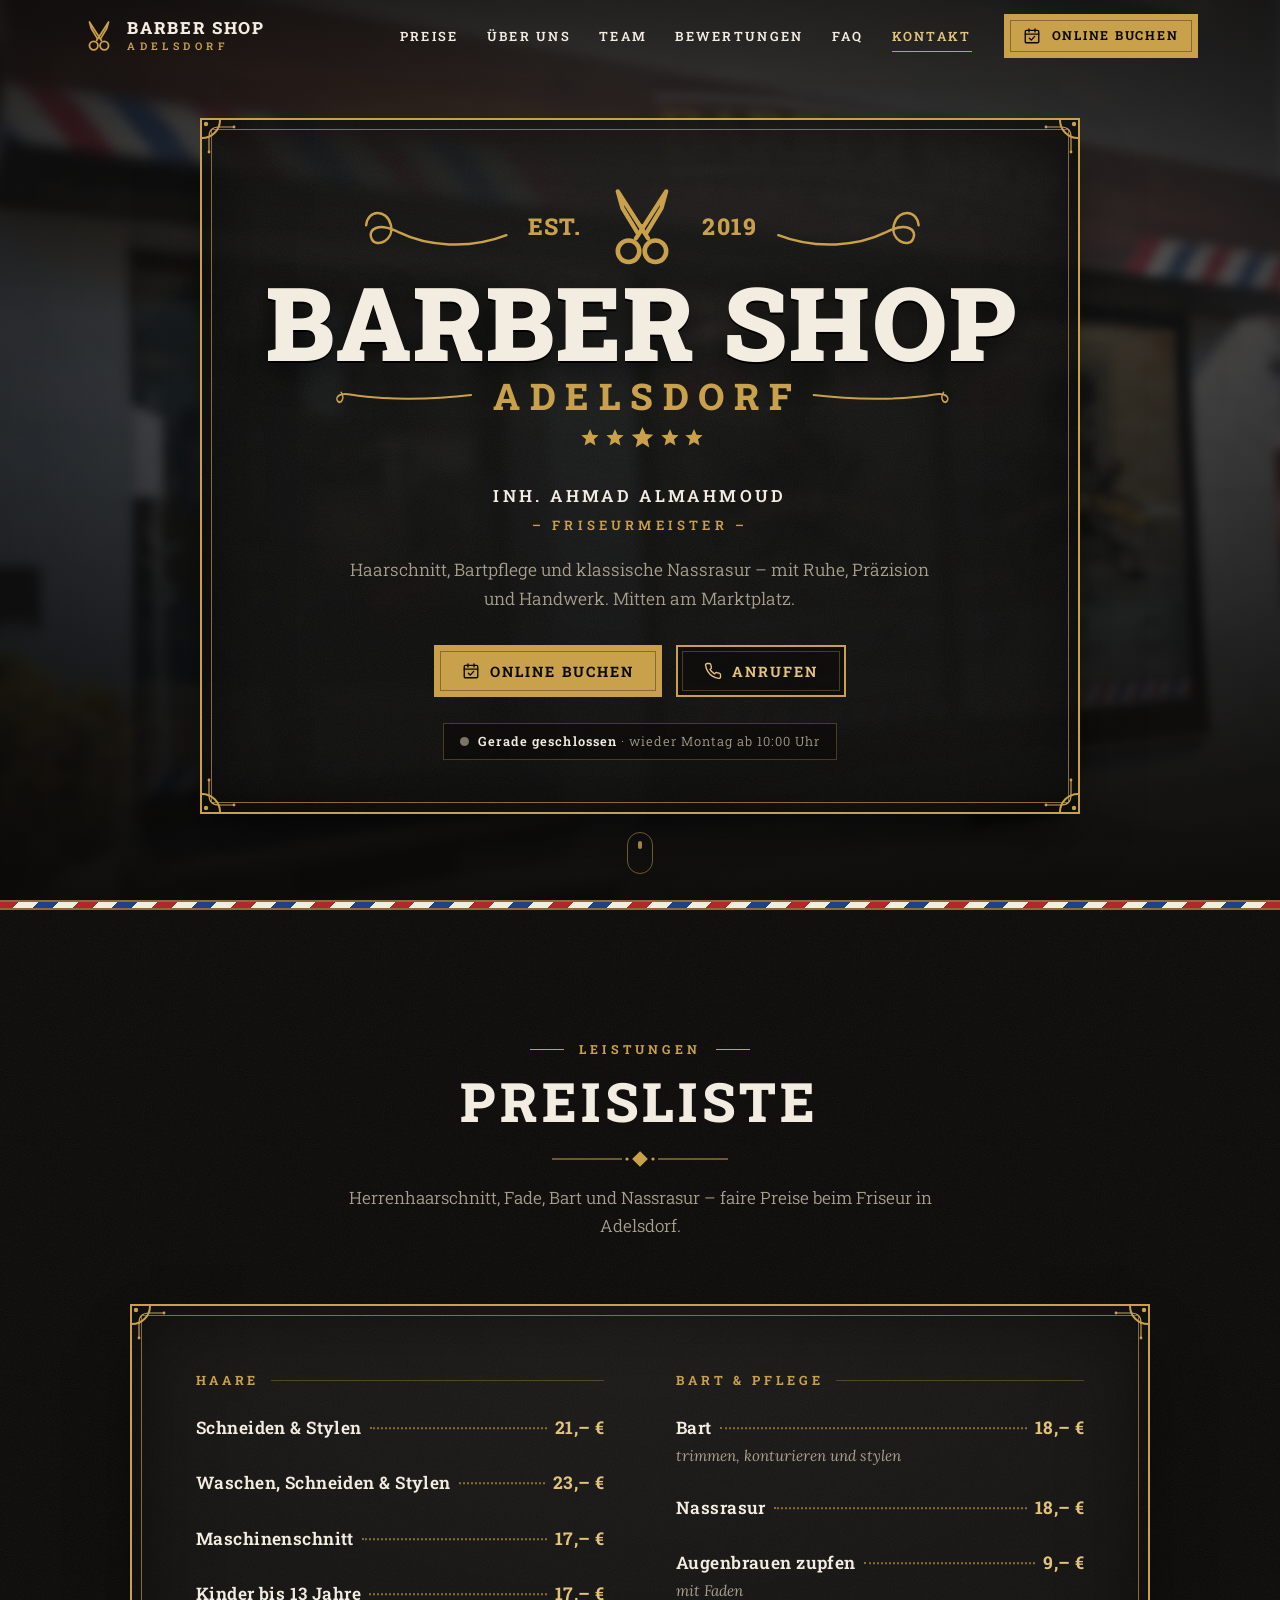
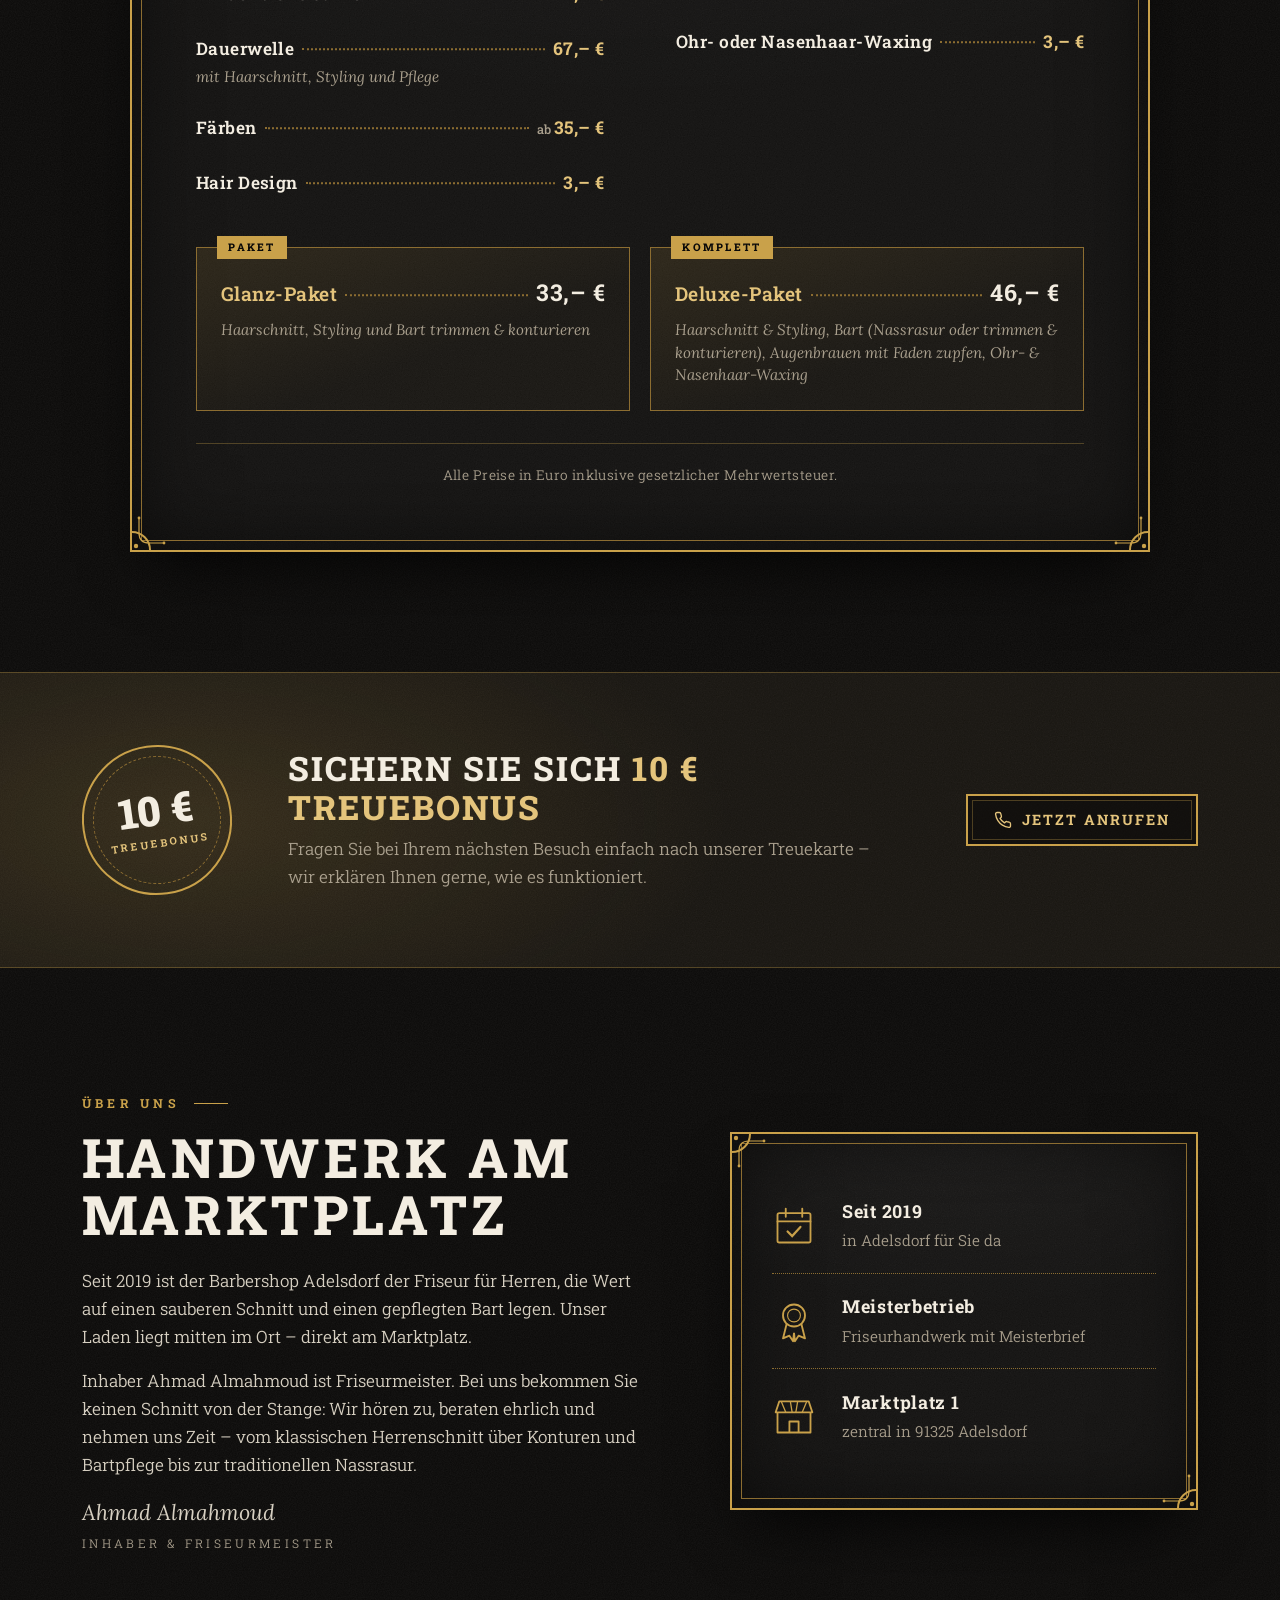
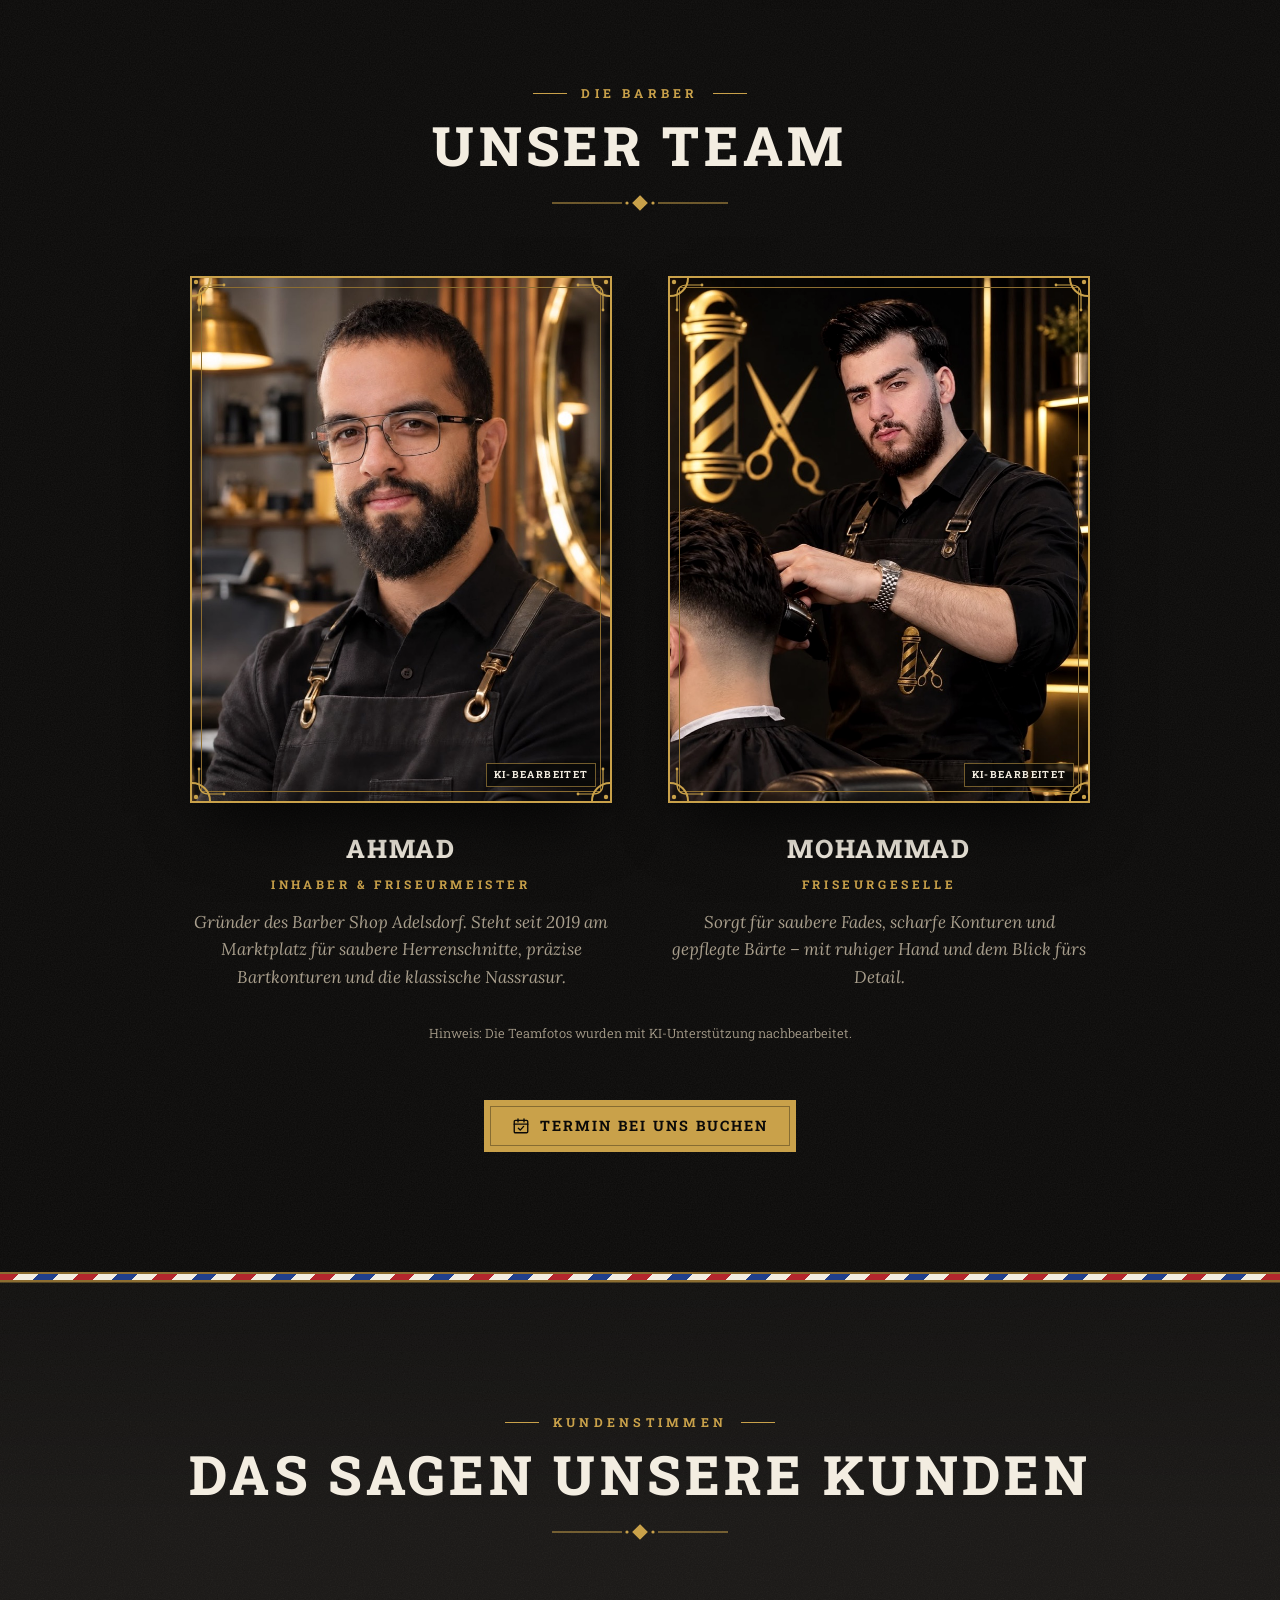
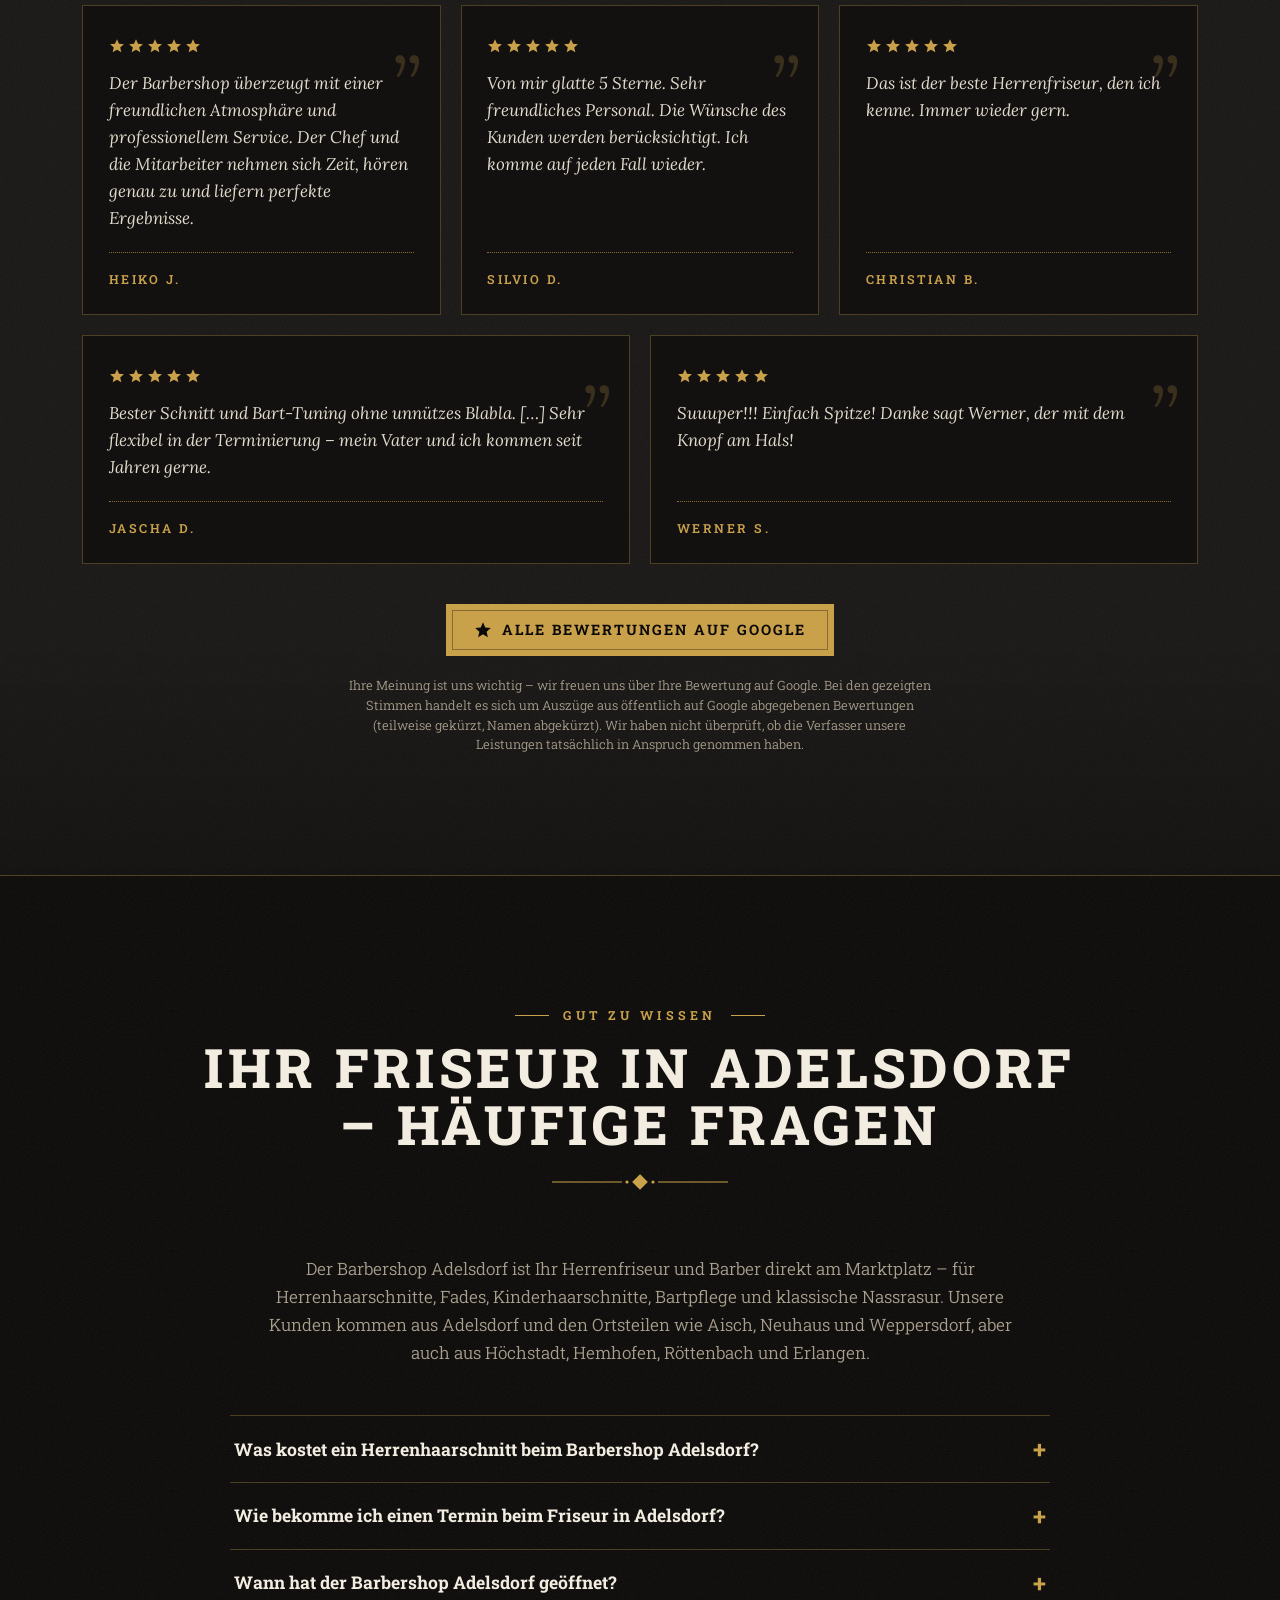
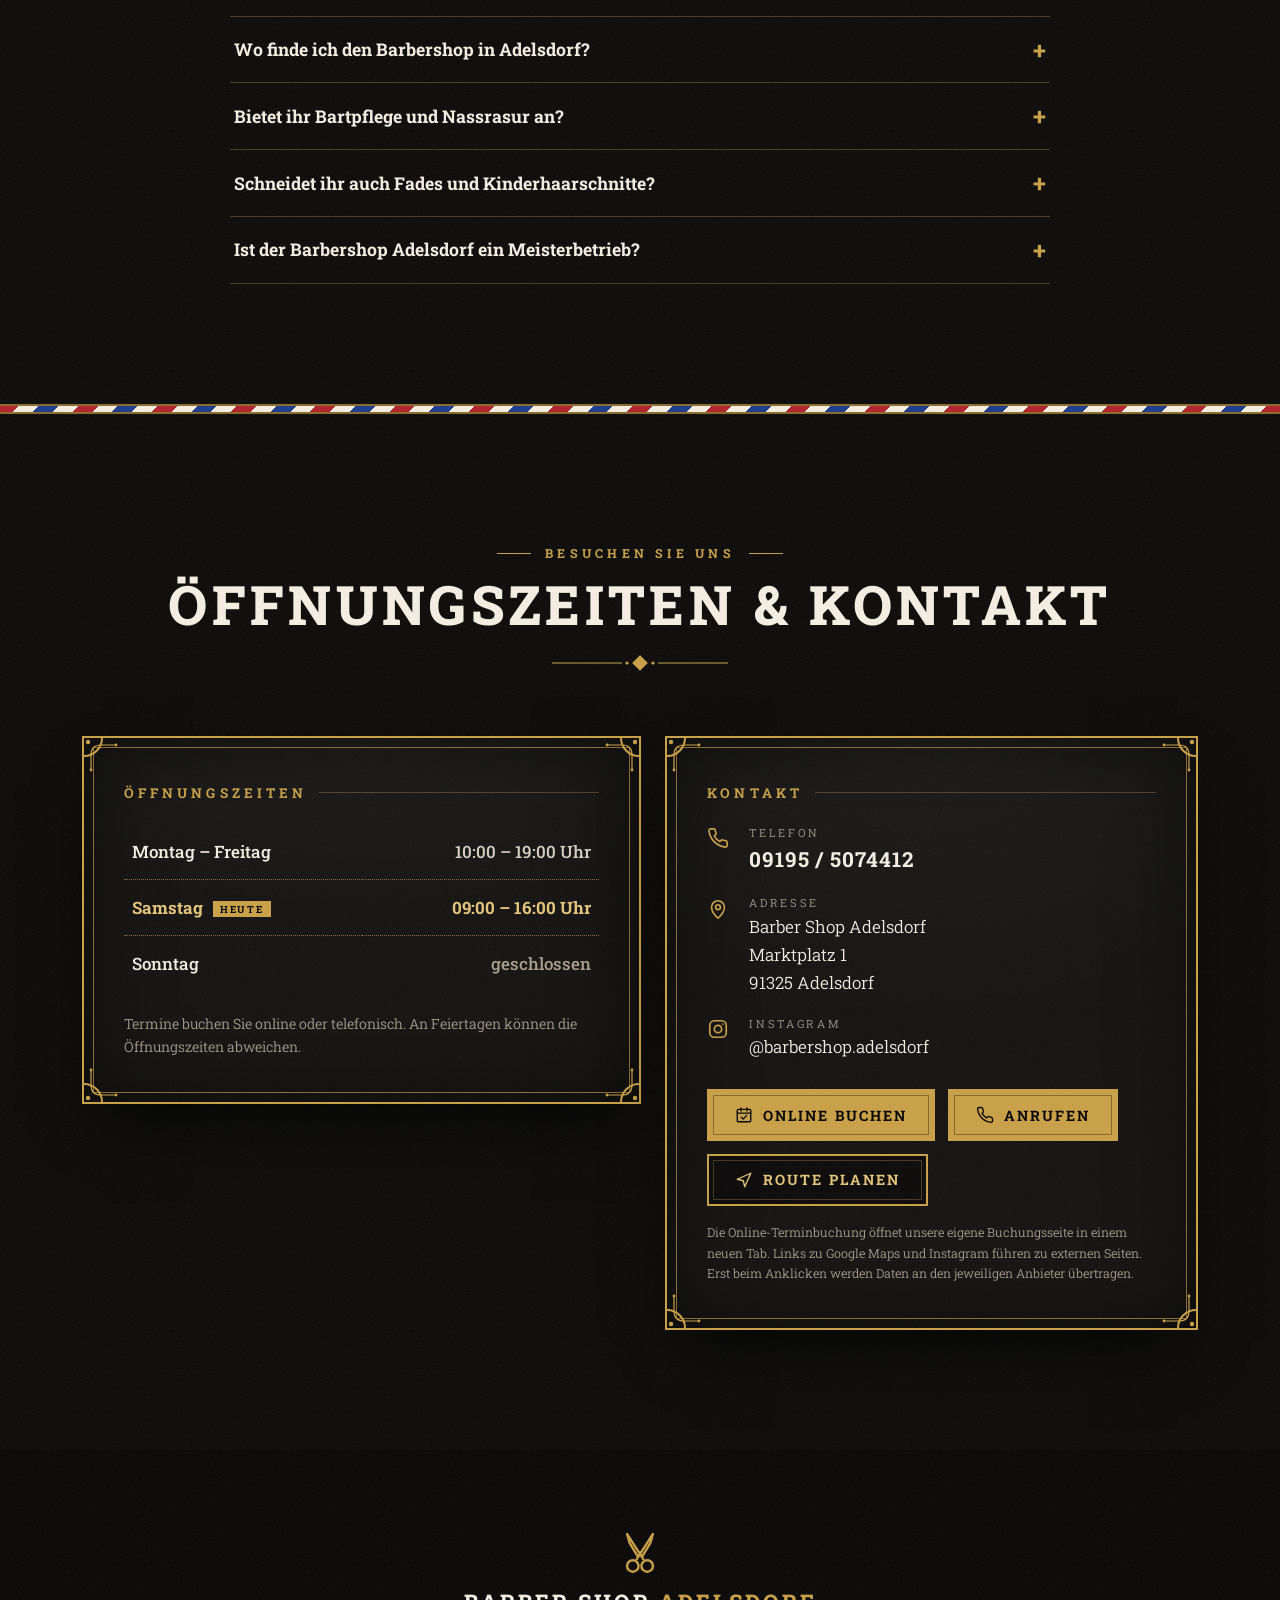
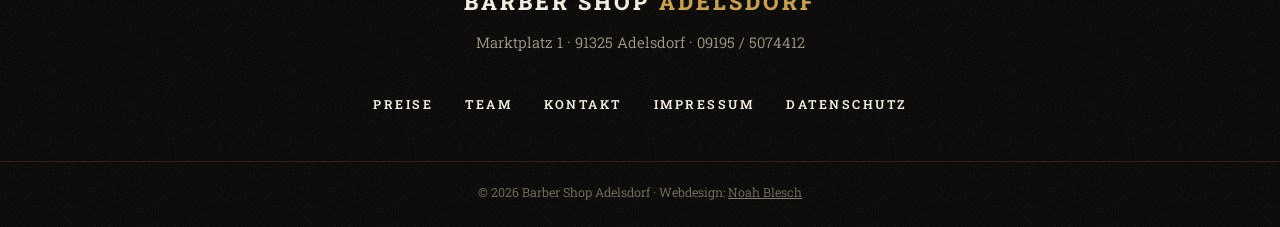
==== commit de071a46: "Online-Buchung einschalten: Buchungsadresse, Kurzadresse, Texte - main.js: Adresse des eigenen Buchu" ====
--- a/index.html
+++ b/index.html
@@ -4,7 +4,7 @@
   <meta charset="utf-8">
   <meta name="viewport" content="width=device-width, initial-scale=1, viewport-fit=cover">
   <title>Barbershop Adelsdorf | Friseur &amp; Herrenfriseur am Marktplatz</title>
-  <meta name="description" content="Ihr Friseur &amp; Barber in Adelsdorf: Herrenhaarschnitt ab 17 €, Fade, Bart &amp; Nassrasur vom Meisterbetrieb am Marktplatz 1. Termin: 09195 5074412">
+  <meta name="description" content="Ihr Friseur &amp; Barber in Adelsdorf: Herrenhaarschnitt ab 17 €, Fade, Bart &amp; Nassrasur vom Meisterbetrieb am Marktplatz 1. Termin online buchen oder 09195 5074412.">
   <meta name="robots" content="index, follow, max-image-preview:large">
   <meta name="theme-color" content="#0a0908">
   <meta name="format-detection" content="telephone=no">
@@ -27,6 +27,8 @@
   <meta name="twitter:card" content="summary_large_image">
 
   <link rel="icon" href="favicon.ico" sizes="any">
+  <link rel="icon" type="image/png" sizes="48x48" href="favicon-48x48.png">
+  <link rel="icon" type="image/png" sizes="192x192" href="android-chrome-192x192.png">
   <link rel="icon" type="image/png" sizes="32x32" href="favicon-32x32.png">
   <link rel="icon" type="image/png" sizes="16x16" href="favicon-16x16.png">
   <link rel="apple-touch-icon" href="apple-touch-icon.png">
@@ -54,7 +56,18 @@
           "https://barbershop-adelsdorf.de/assets/img/salon-fassade.jpg"
         ],
         "telephone": "+49 9195 5074412",
-        "email": "adelsdorfbarbershop@gmail.com",
+        "email": "info@barbershop-adelsdorf.de",
+        "potentialAction": {
+          "@type": "ReserveAction",
+          "name": "Termin online buchen",
+          "target": {
+            "@type": "EntryPoint",
+            "urlTemplate": "https://termin.barbershop-adelsdorf.de/",
+            "inLanguage": "de",
+            "actionPlatform": ["https://schema.org/DesktopWebPlatform", "https://schema.org/MobileWebPlatform"]
+          },
+          "result": {"@type": "Reservation", "name": "Friseurtermin"}
+        },
         "priceRange": "€",
         "currenciesAccepted": "EUR",
         "foundingDate": "2019",
@@ -118,7 +131,7 @@
         "@id": "https://barbershop-adelsdorf.de/#faq",
         "mainEntity": [
           {"@type": "Question", "name": "Was kostet ein Herrenhaarschnitt beim Barbershop Adelsdorf?", "acceptedAnswer": {"@type": "Answer", "text": "Schneiden und Stylen kostet 21 €, mit Waschen 23 €. Ein Maschinenschnitt kostet 17 €, Kinder bis 13 Jahre zahlen ebenfalls 17 €. Bart trimmen und konturieren gibt es für 18 €, Haarschnitt mit Bart im Glanz-Paket für 33 €."}},
-          {"@type": "Question", "name": "Wie bekomme ich einen Termin beim Friseur in Adelsdorf?", "acceptedAnswer": {"@type": "Answer", "text": "Am einfachsten rufen Sie uns an: 09195 5074412. Wir sagen Ihnen direkt, wann bei Ahmad oder Mohammad ein Platz frei ist."}},
+          {"@type": "Question", "name": "Wie bekomme ich einen Termin beim Friseur in Adelsdorf?", "acceptedAnswer": {"@type": "Answer", "text": "Am einfachsten buchen Sie online unter termin.barbershop-adelsdorf.de. Dort sehen Sie sofort, wann bei Ahmad oder Mohammad ein Platz frei ist. Gerne nehmen wir Ihren Termin auch telefonisch an: 09195 5074412."}},
           {"@type": "Question", "name": "Wann hat der Barbershop Adelsdorf geöffnet?", "acceptedAnswer": {"@type": "Answer", "text": "Montag bis Freitag von 10:00 bis 19:00 Uhr und Samstag von 9:00 bis 16:00 Uhr. Sonntag ist geschlossen. An Feiertagen können die Öffnungszeiten abweichen."}},
           {"@type": "Question", "name": "Wo finde ich den Barbershop in Adelsdorf?", "acceptedAnswer": {"@type": "Answer", "text": "Direkt am Marktplatz 1 in 91325 Adelsdorf, mitten im Ort. Wir sind auch für Kunden aus Höchstadt an der Aisch, Hemhofen, Röttenbach, Heroldsbach, Hallerndorf, Erlangen und Forchheim schnell erreichbar."}},
           {"@type": "Question", "name": "Bietet ihr Bartpflege und Nassrasur an?", "acceptedAnswer": {"@type": "Answer", "text": "Ja. Wir trimmen, konturieren und stylen Ihren Bart (18 €) und bieten die klassische Nassrasur mit dem Messer an (18 €). Im Deluxe-Paket für 46 € sind Haarschnitt, Bart, Augenbrauen mit Faden und Ohr- und Nasenhaar-Waxing enthalten."}},
@@ -401,7 +414,7 @@
               <svg class="frame__corner frame__corner--bl" aria-hidden="true"><use href="#i-corner"/></svg>
               <svg class="frame__corner frame__corner--br" aria-hidden="true"><use href="#i-corner"/></svg>
               <span class="barber__monogram" aria-hidden="true">A</span>
-              <img src="assets/img/team/barber-1.jpg" alt="Ahmad, Inhaber und Friseurmeister des Barber Shop Adelsdorf" width="800" height="1000" loading="lazy" decoding="async" onerror="this.remove()">
+              <img src="assets/img/team/barber-1.jpg" alt="Ahmad, Inhaber und Friseurmeister des Barber Shop Adelsdorf" width="800" height="1000" loading="lazy" decoding="async" data-optional>
               <span class="barber__ai">KI-bearbeitet</span>
             </div>
             <figcaption class="barber__info">
@@ -418,7 +431,7 @@
               <svg class="frame__corner frame__corner--bl" aria-hidden="true"><use href="#i-corner"/></svg>
               <svg class="frame__corner frame__corner--br" aria-hidden="true"><use href="#i-corner"/></svg>
               <span class="barber__monogram" aria-hidden="true">M</span>
-              <img src="assets/img/team/barber-2.jpg" alt="Mohammad, Friseurgeselle im Barber Shop Adelsdorf, bei einem Fade-Haarschnitt" width="800" height="1000" loading="lazy" decoding="async" onerror="this.remove()">
+              <img src="assets/img/team/barber-2.jpg" alt="Mohammad, Friseurgeselle im Barber Shop Adelsdorf, bei einem Fade-Haarschnitt" width="800" height="1000" loading="lazy" decoding="async" data-optional>
               <span class="barber__ai">KI-bearbeitet</span>
             </div>
             <figcaption class="barber__info">
@@ -504,7 +517,7 @@
           </details>
           <details class="faq__item">
             <summary>Wie bekomme ich einen Termin beim Friseur in Adelsdorf?</summary>
-            <p>Am einfachsten rufen Sie uns an: 09195 5074412. Wir sagen Ihnen direkt, wann bei Ahmad oder Mohammad ein Platz frei ist.</p>
+            <p>Am einfachsten buchen Sie online unter termin.barbershop-adelsdorf.de. Dort sehen Sie sofort, wann bei Ahmad oder Mohammad ein Platz frei ist. Gerne nehmen wir Ihren Termin auch telefonisch an: 09195 5074412.</p>
           </details>
           <details class="faq__item">
             <summary>Wann hat der Barbershop Adelsdorf geöffnet?</summary>
@@ -584,7 +597,7 @@
               <a class="btn" href="tel:+4991955074412"><svg aria-hidden="true"><use href="#i-phone"/></svg>Anrufen</a>
               <a class="btn btn--ghost" href="https://www.google.com/maps/dir/?api=1&amp;destination=Barbershop+Adelsdorf,+Marktplatz+1,+91325+Adelsdorf" target="_blank" rel="noopener noreferrer"><svg aria-hidden="true"><use href="#i-route"/></svg>Route planen</a>
             </div>
-            <p class="ext-note">Links zur Online-Terminbuchung, zu Google Maps und Instagram öffnen externe Seiten in einem neuen Tab. Erst beim Anklicken werden Daten an den jeweiligen Anbieter übertragen.</p>
+            <p class="ext-note">Die Online-Terminbuchung öffnet unsere eigene Buchungsseite in einem neuen Tab. Links zu Google Maps und Instagram führen zu externen Seiten. Erst beim Anklicken werden Daten an den jeweiligen Anbieter übertragen.</p>
           </div>
         </div>
       </div>
@@ -617,6 +630,6 @@
     <a class="btn btn--ghost js-no-booking" href="https://www.google.com/maps/dir/?api=1&amp;destination=Barbershop+Adelsdorf,+Marktplatz+1,+91325+Adelsdorf" target="_blank" rel="noopener noreferrer"><svg aria-hidden="true"><use href="#i-route"/></svg>Route</a>
   </div>
 
-  <script src="assets/js/main.js" defer></script>
+  <script src="assets/js/main.js?v=3" defer></script>
 </body>
 </html>
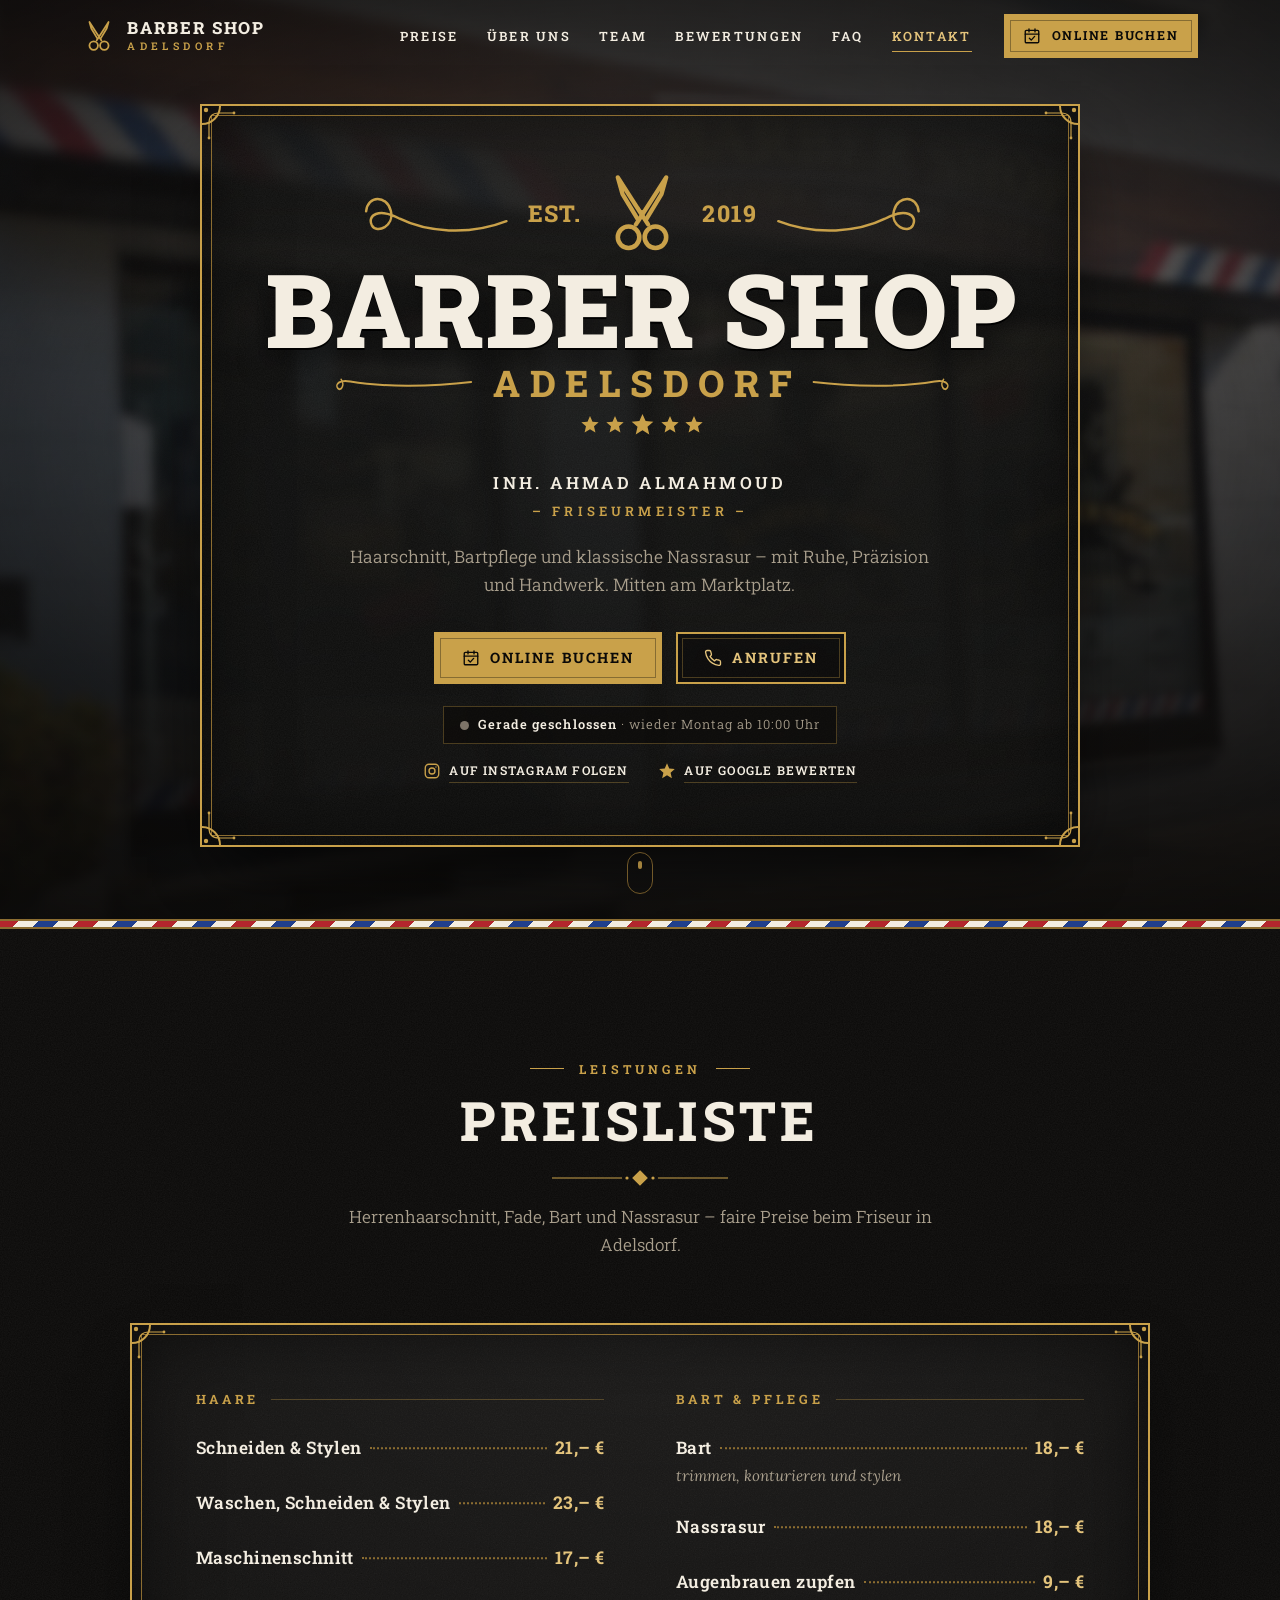
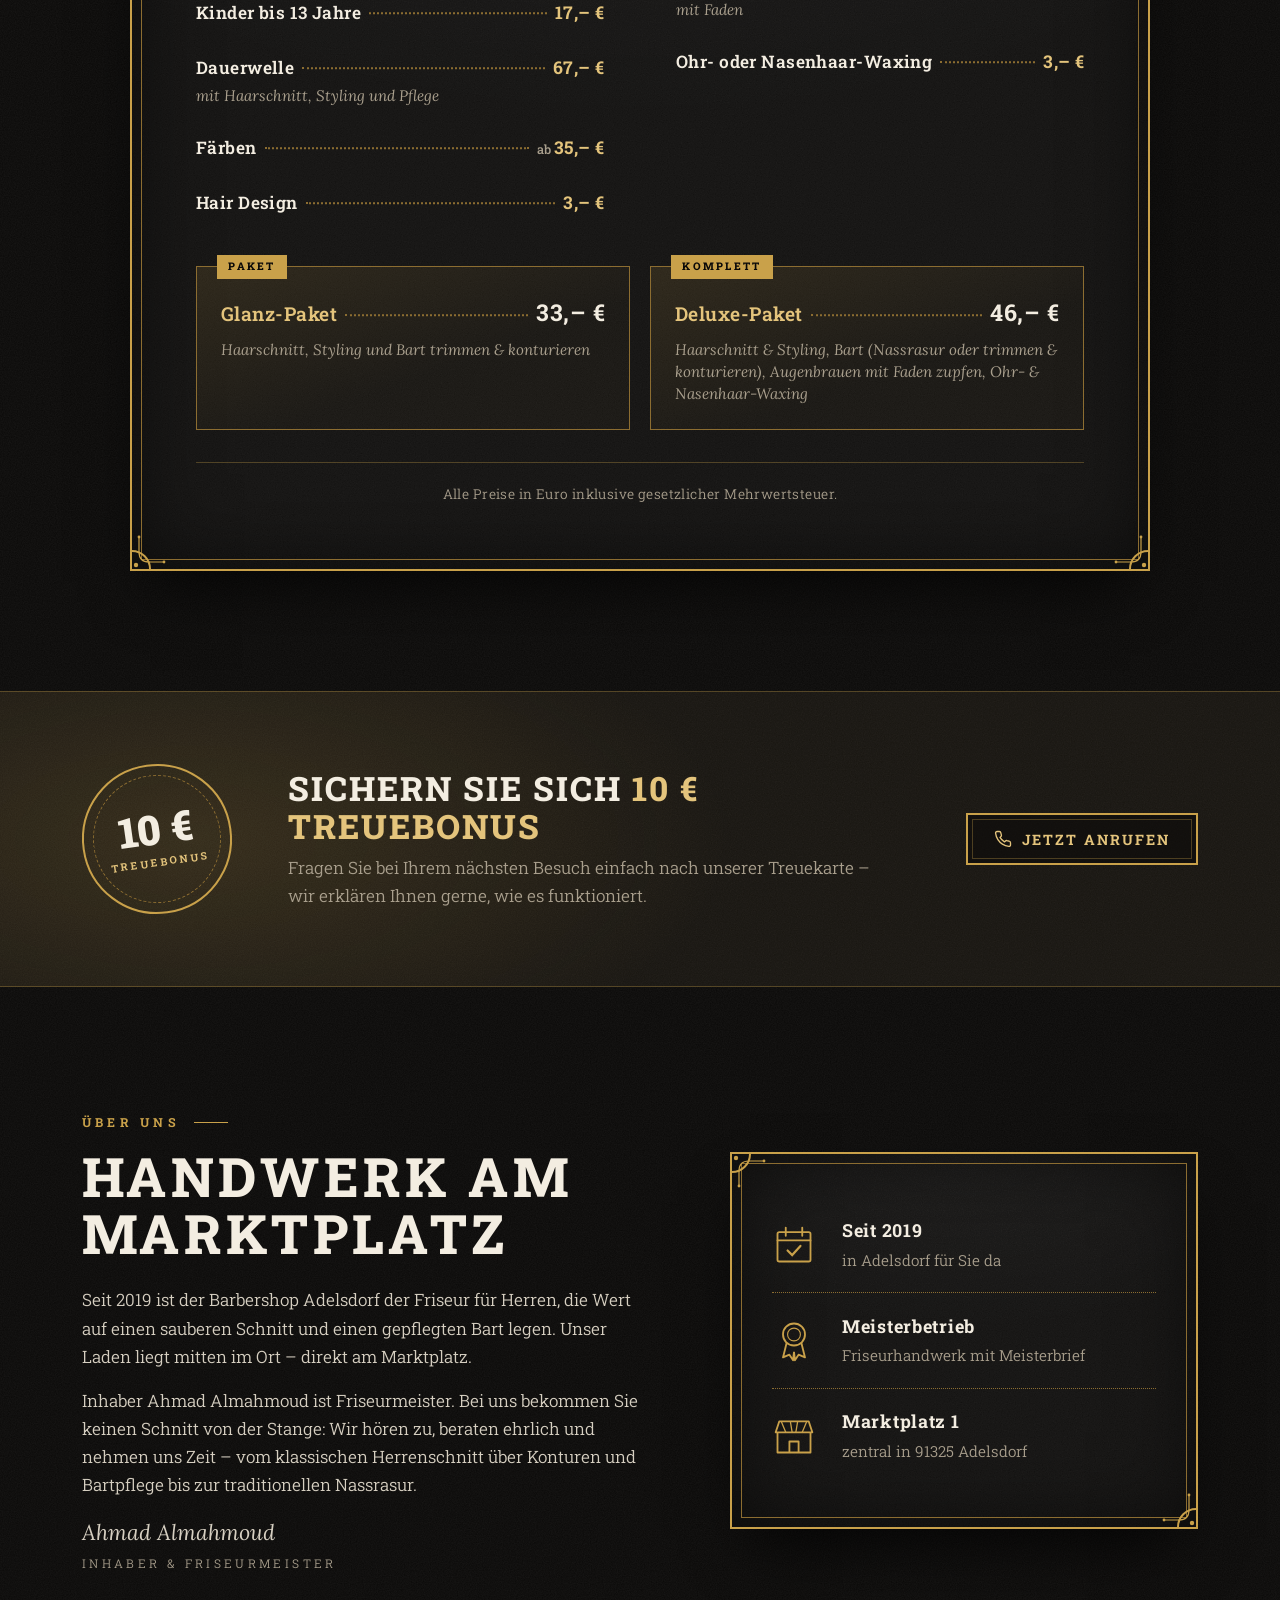
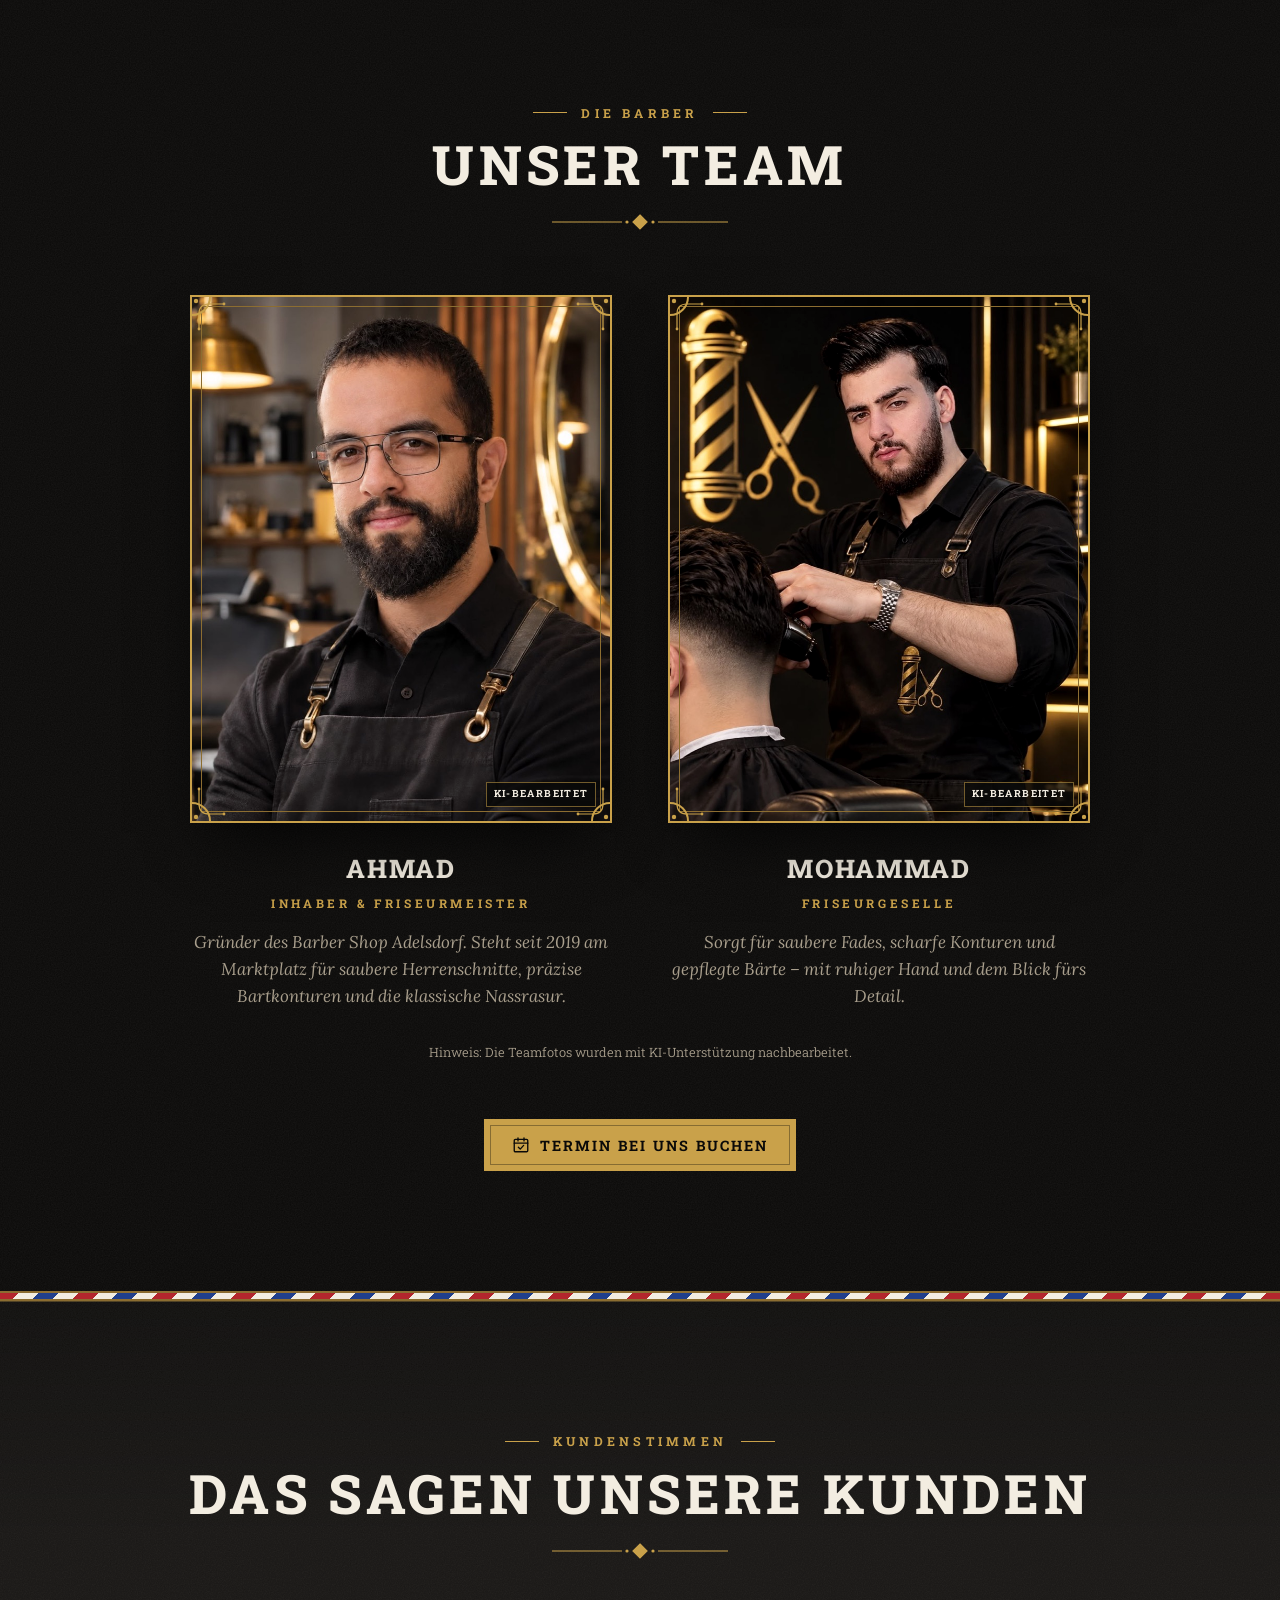
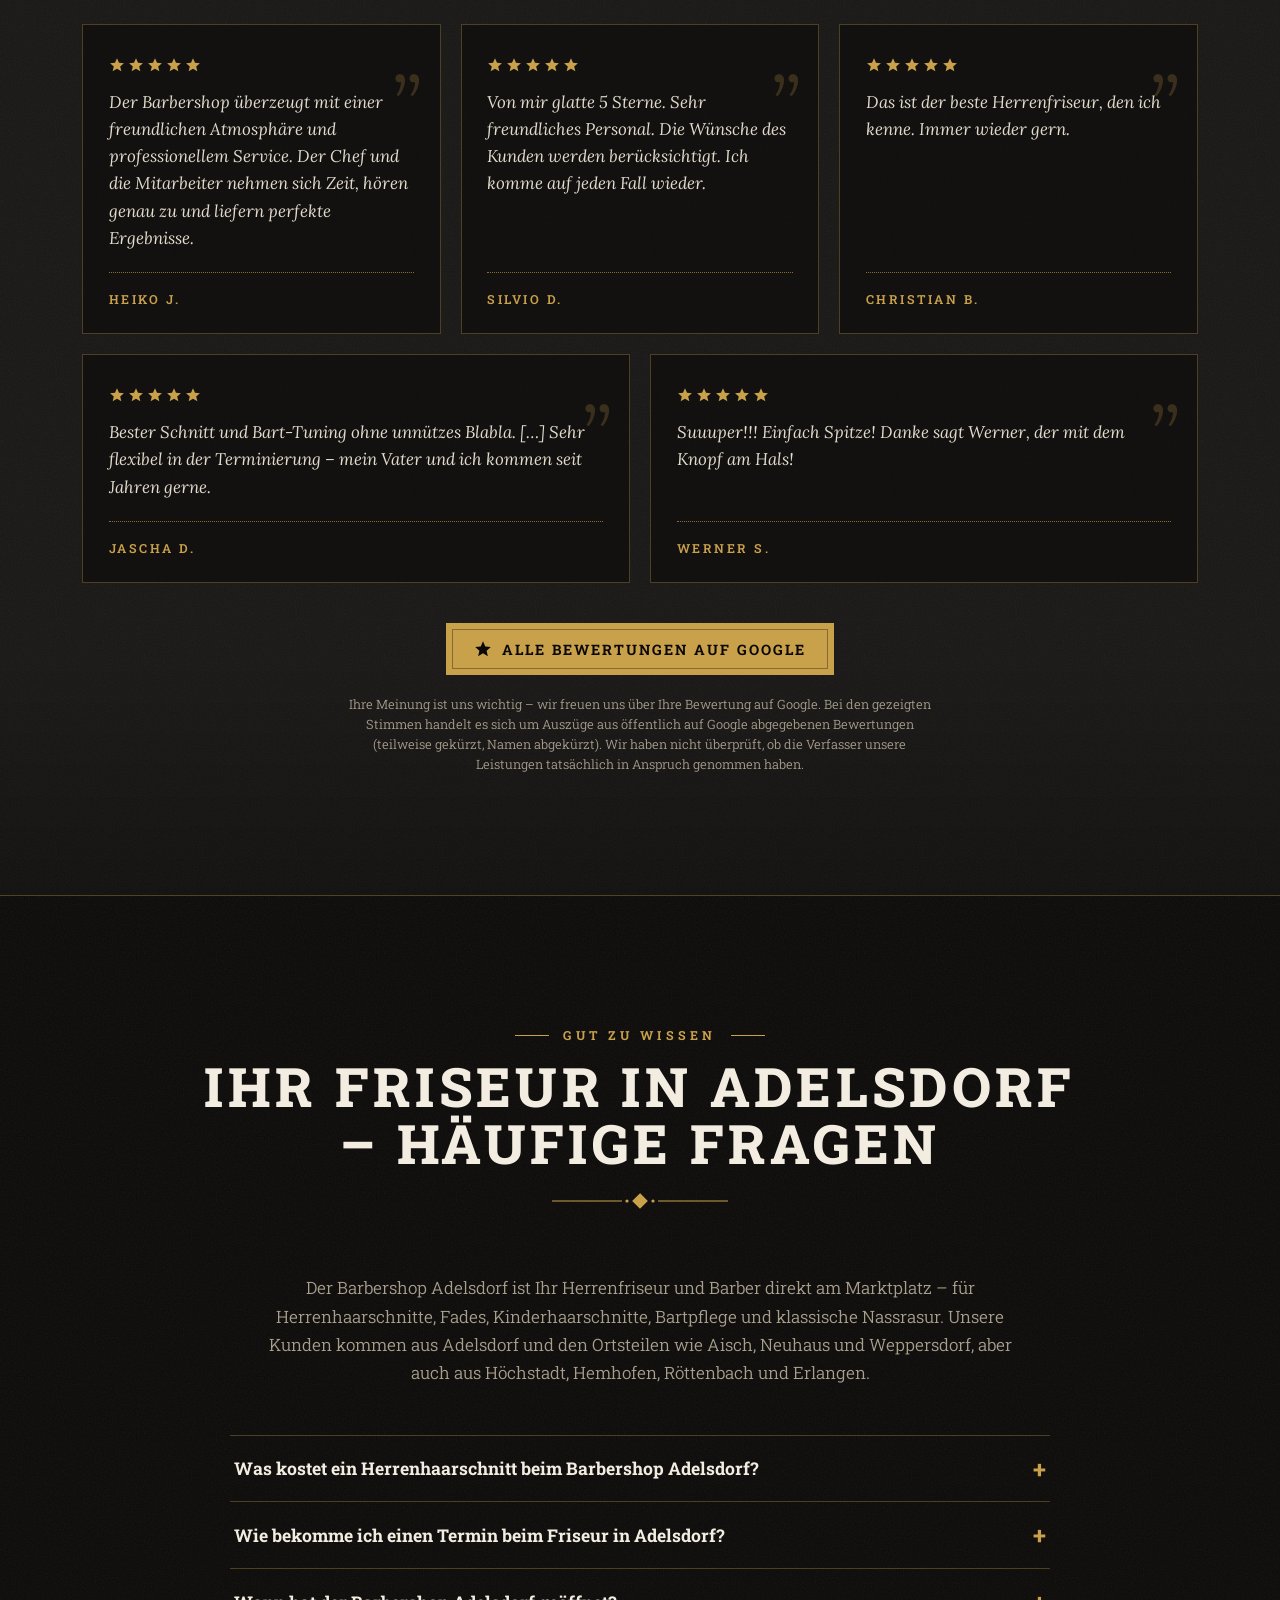
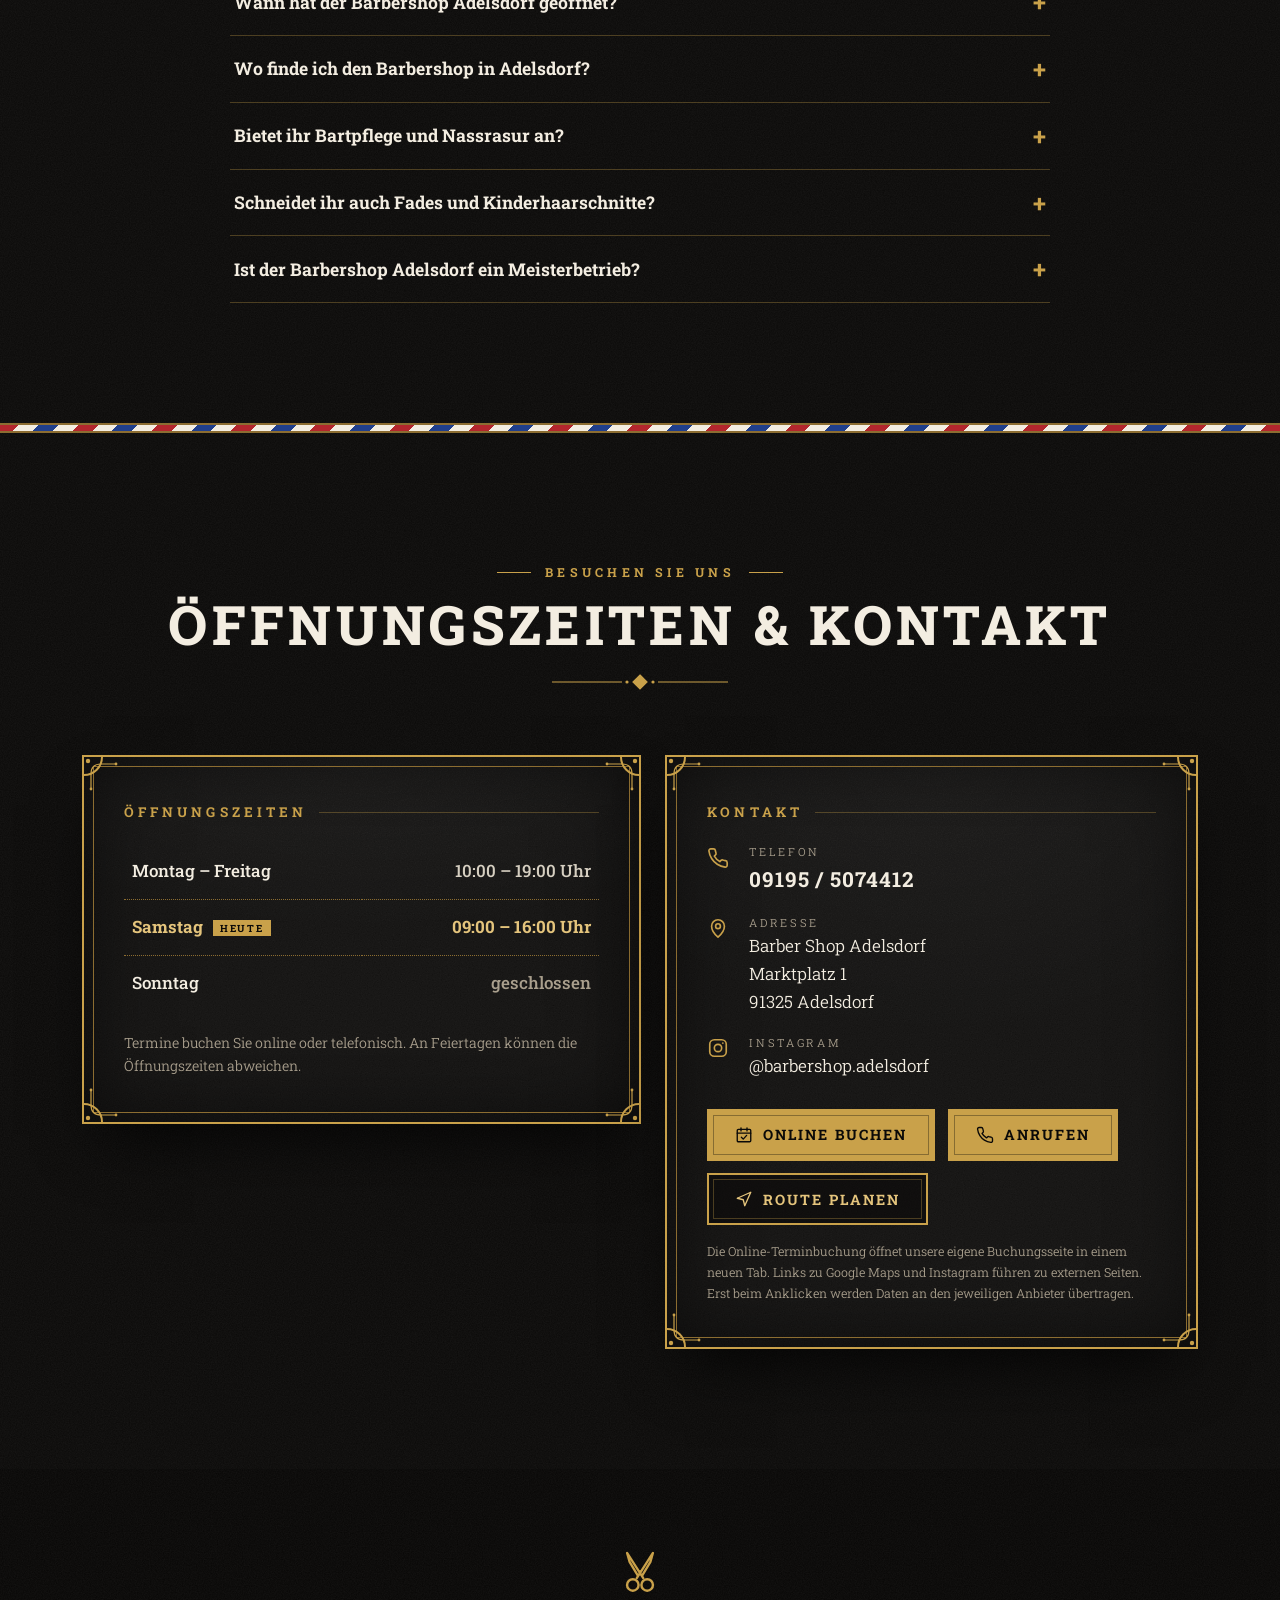
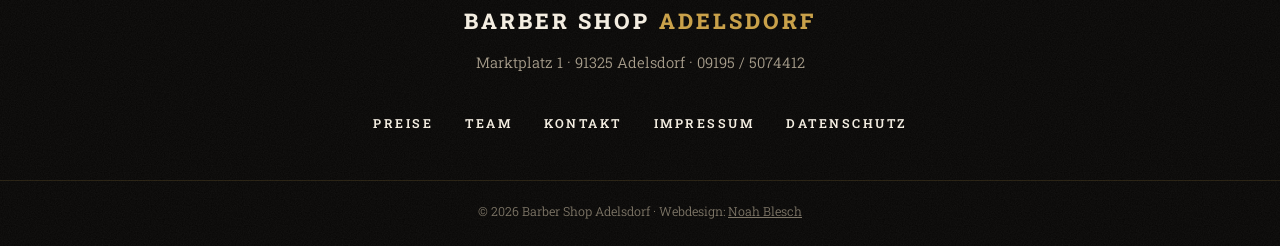
==== commit abf5685d: "Startseite: Hinweise auf Instagram und Google-Bewertung im Kopfbereich Zwei dezente Links direkt unt" ====
--- a/index.html
+++ b/index.html
@@ -37,7 +37,7 @@
   <link rel="preload" href="assets/fonts/roboto-slab-latin.woff2" as="font" type="font/woff2" crossorigin>
   <link rel="preload" href="assets/img/salon-fassade.jpg" as="image" media="(min-width: 701px)">
   <link rel="preload" href="assets/img/salon-fassade-m.jpg" as="image" media="(max-width: 700px)">
-  <link rel="stylesheet" href="assets/css/style.css">
+  <link rel="stylesheet" href="assets/css/style.css?v=2">
 
   <script type="application/ld+json">
   {
@@ -267,7 +267,13 @@
             <a class="btn btn--ghost js-no-booking" href="#preise">Zur Preisliste</a>
           </div>
 
+          <div class="hero__meta">
           <p class="status" hidden><span class="status__dot" aria-hidden="true"></span><span class="status__text"></span></p>
+          <ul class="hero__social">
+            <li><a href="https://www.instagram.com/barbershop.adelsdorf/" target="_blank" rel="noopener noreferrer" aria-label="Uns auf Instagram folgen (öffnet Instagram in neuem Tab)"><svg aria-hidden="true"><use href="#i-camera"/></svg><span>Auf Instagram folgen</span></a></li>
+            <li><a href="https://www.google.com/maps/place/Barbershop+Adelsdorf/@49.7148063,10.8918864,17z/data=!4m6!3m5!1s0x47a21dcc1e60949b:0xb8b787cfd0a74eab!8m2!3d49.7148062!4d10.8944612!16s%2Fg%2F11h6lq1mkh" target="_blank" rel="noopener noreferrer" aria-label="Uns auf Google bewerten (öffnet Google Maps in neuem Tab)"><svg aria-hidden="true"><use href="#i-star"/></svg><span>Auf Google bewerten</span></a></li>
+          </ul>
+          </div>
         </div>
       </div>
 
--- a/assets/css/style.css
+++ b/assets/css/style.css
@@ -492,6 +492,44 @@
 }
 .status.is-open .status__dot { background: #5fbf6e; box-shadow: 0 0 0 4px rgba(95, 191, 110, .18); }
 .status strong { color: var(--cream); font-weight: 600; }
+
+/* Dezente Hinweise auf Instagram und Google-Bewertungen, direkt im Kopfbereich sichtbar */
+/* Öffnungsstatus und die beiden Links teilen sich eine Zeile, wenn Platz ist. So bleibt alles im ersten Bildschirm. */
+.hero__meta {
+  display: flex;
+  flex-wrap: wrap;
+  align-items: center;
+  justify-content: center;
+  gap: .35rem 1.8rem;
+  margin-top: 1.4rem;
+}
+.hero__meta .status { margin-top: 0; }
+.hero__social {
+  list-style: none;
+  display: flex;
+  flex-wrap: wrap;
+  justify-content: center;
+  gap: 0 1.8rem;
+  margin: 0;
+  padding: 0;
+}
+.hero__social a {
+  display: inline-flex;
+  align-items: center;
+  gap: .55rem;
+  min-height: 44px;
+  font-size: .76rem;
+  font-weight: 600;
+  letter-spacing: .1em;
+  text-transform: uppercase;
+  text-decoration: none;
+  color: var(--cream);
+  transition: color .2s var(--ease);
+}
+.hero__social span { border-bottom: 1px solid var(--line); padding-bottom: 2px; transition: border-color .2s var(--ease); }
+.hero__social svg { width: 18px; height: 18px; flex: none; color: var(--gold); }
+.hero__social a:hover { color: var(--gold-hi); }
+.hero__social a:hover span { border-color: var(--gold-hi); }
 
 .hero__scroll {
   position: absolute;
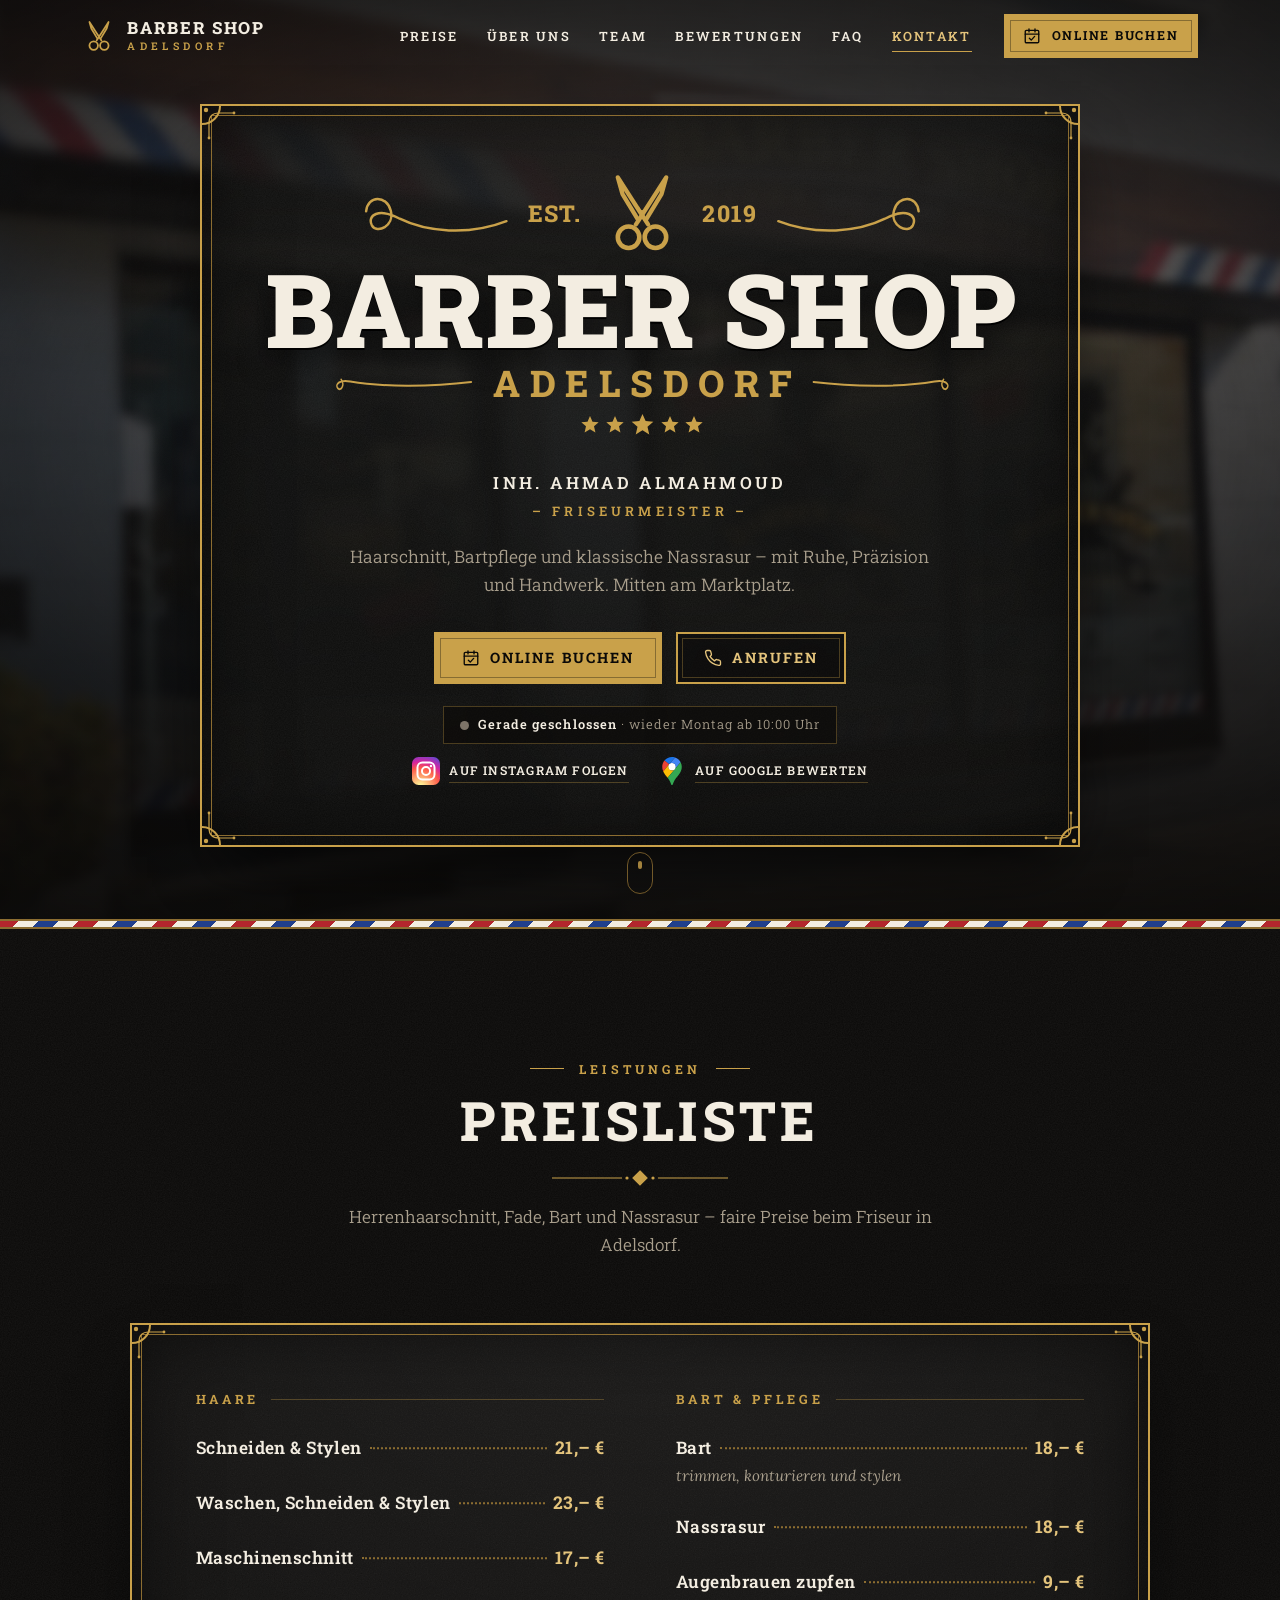
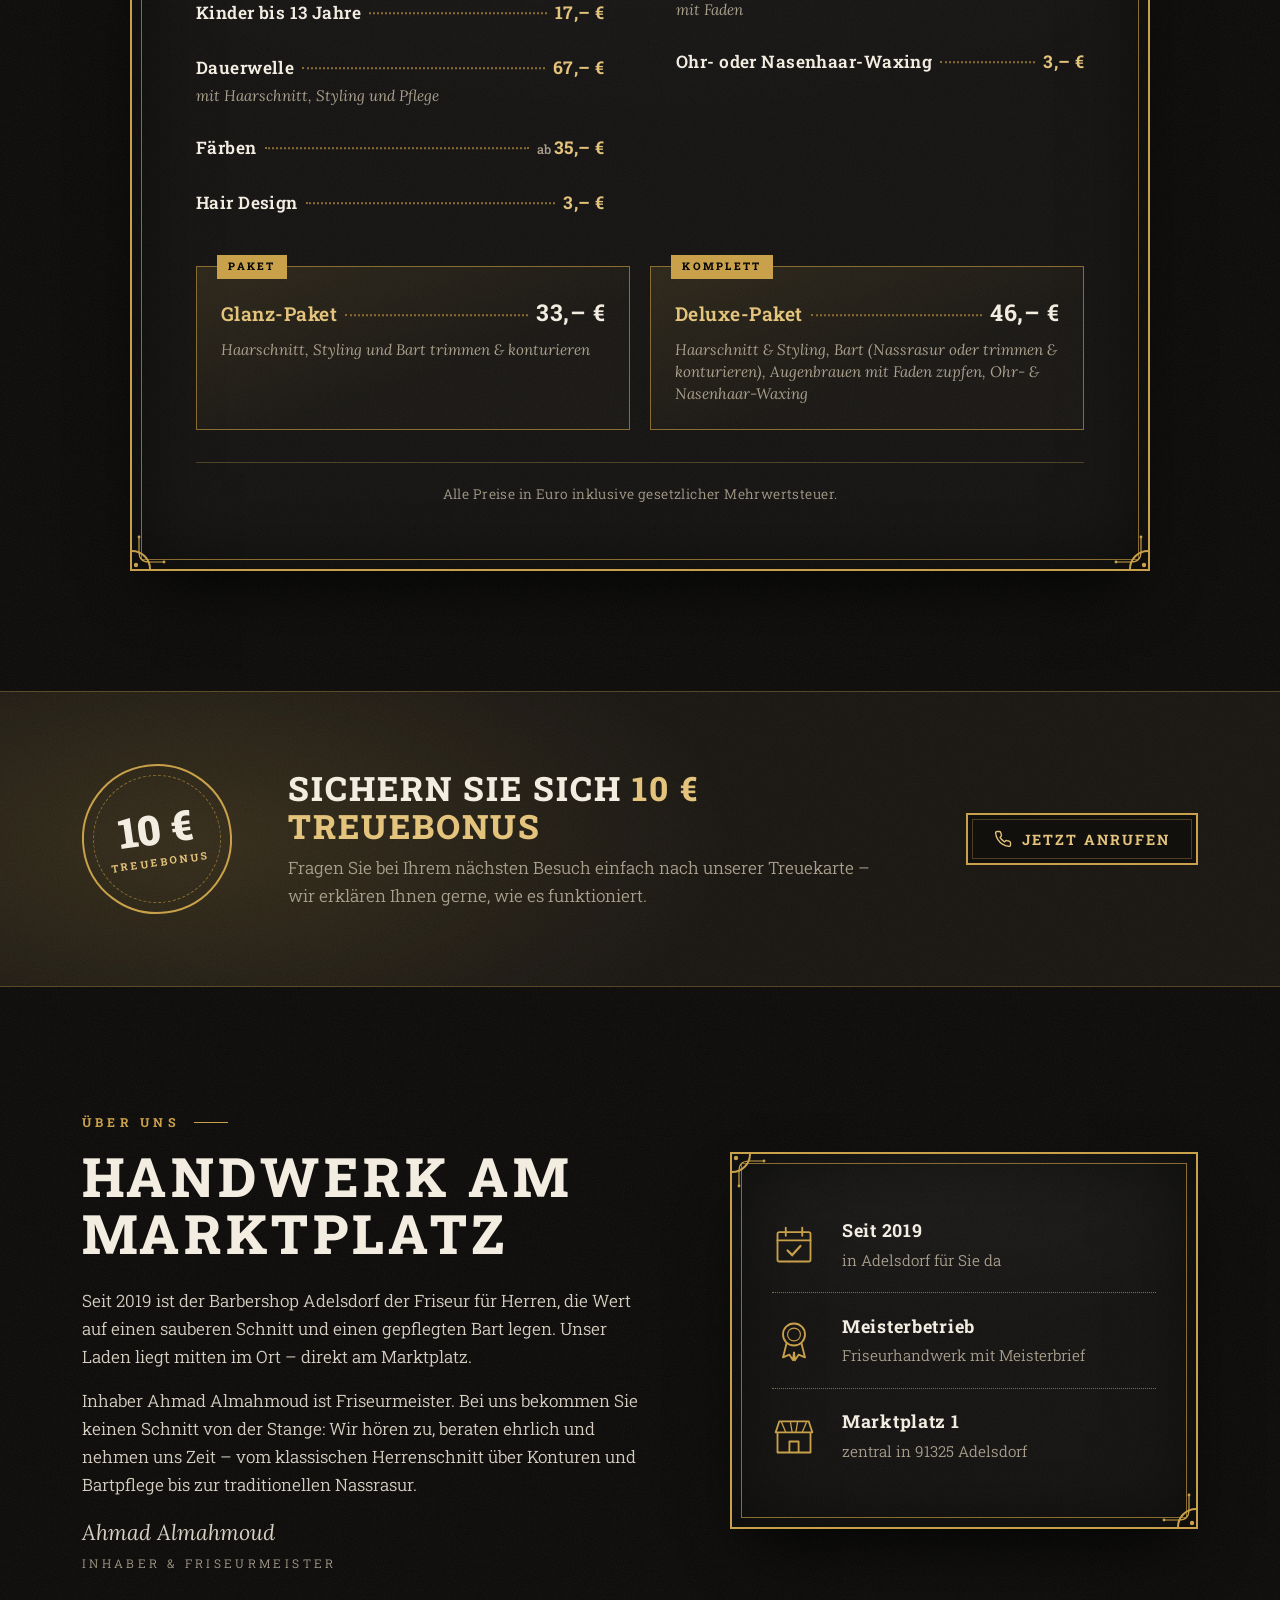
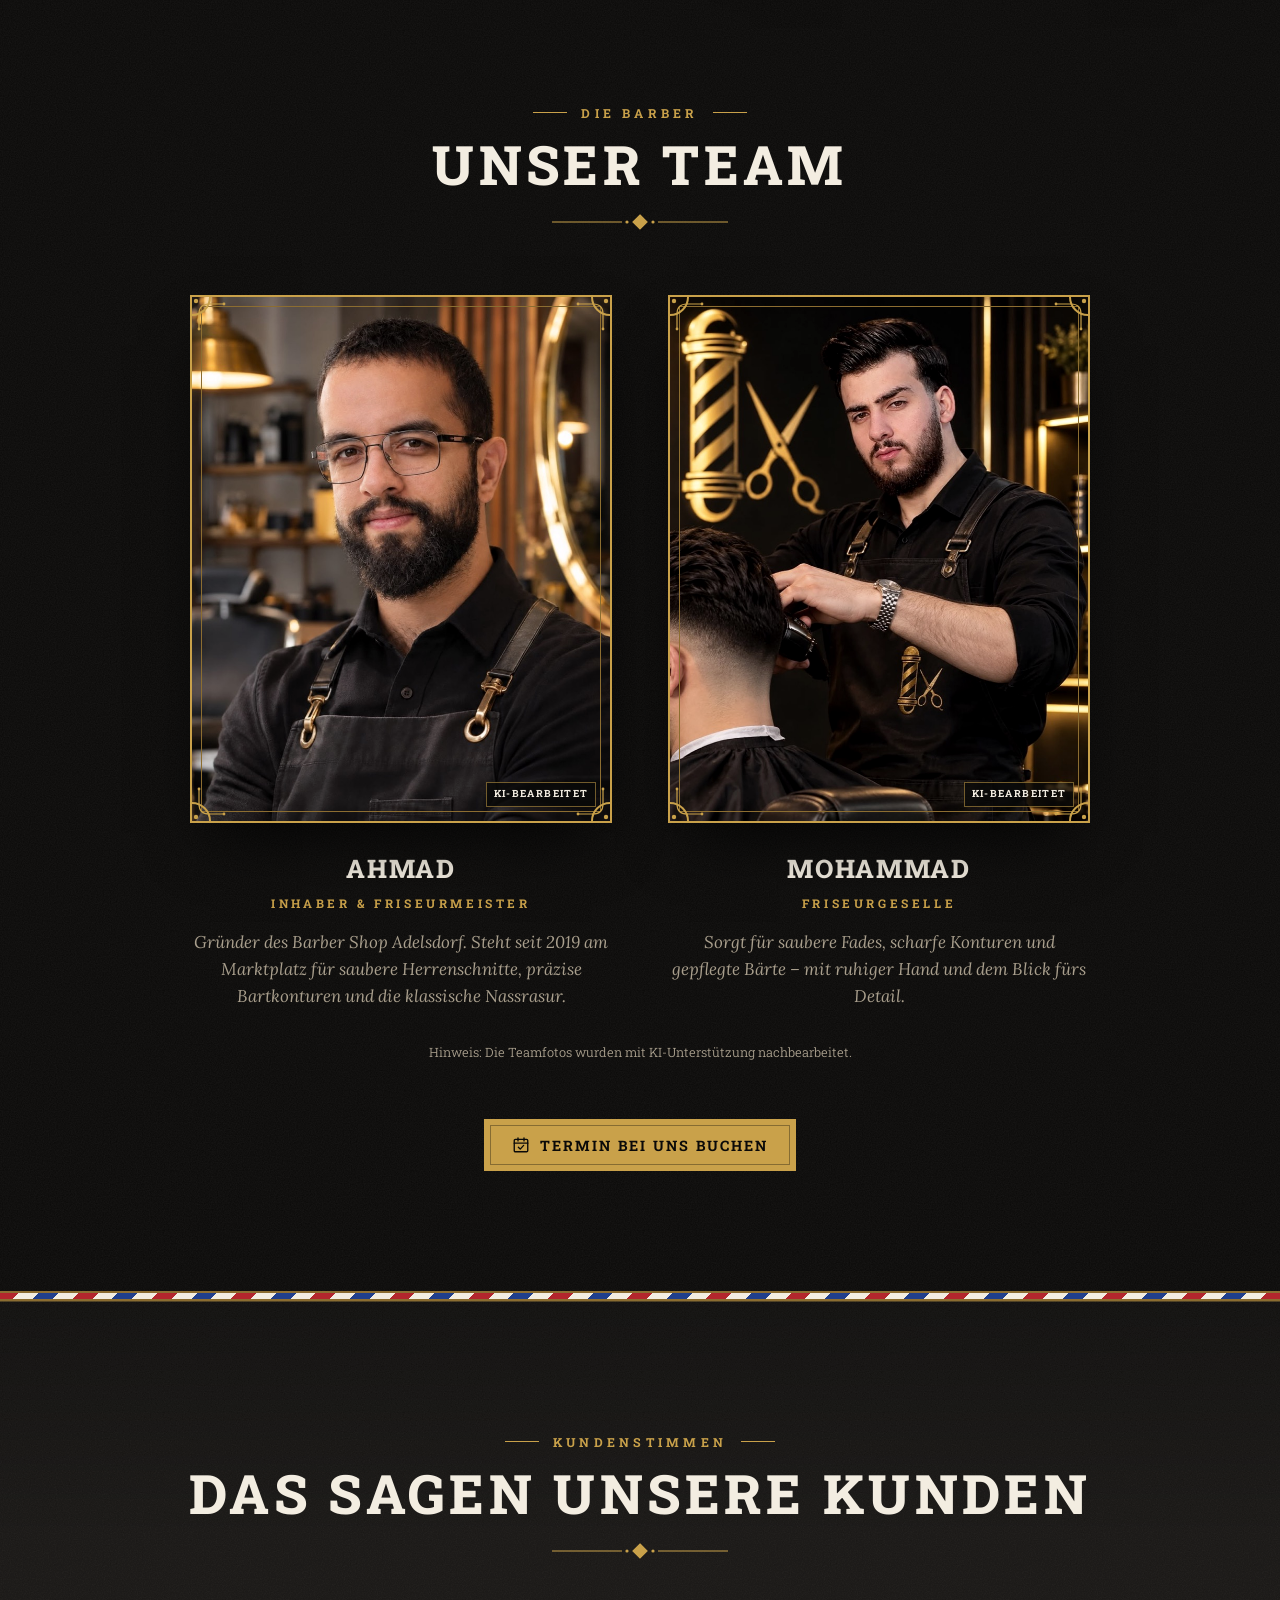
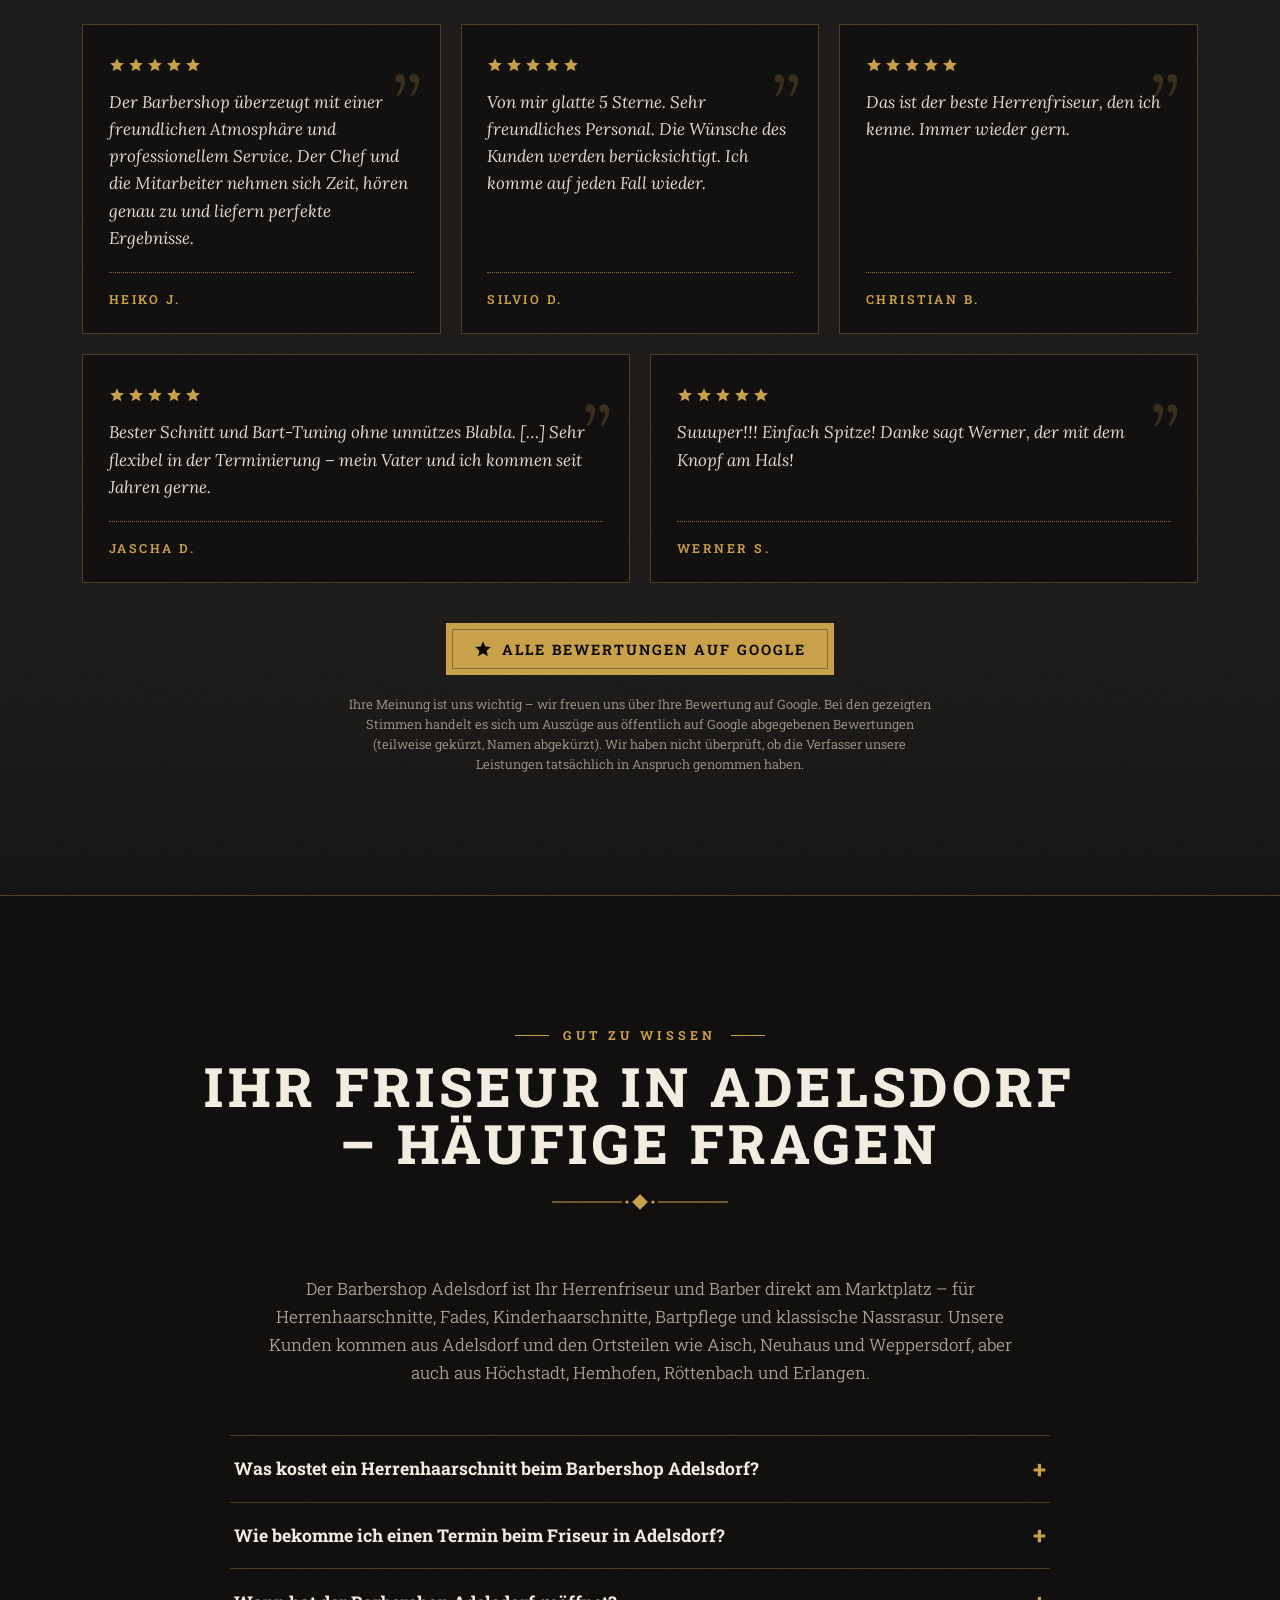
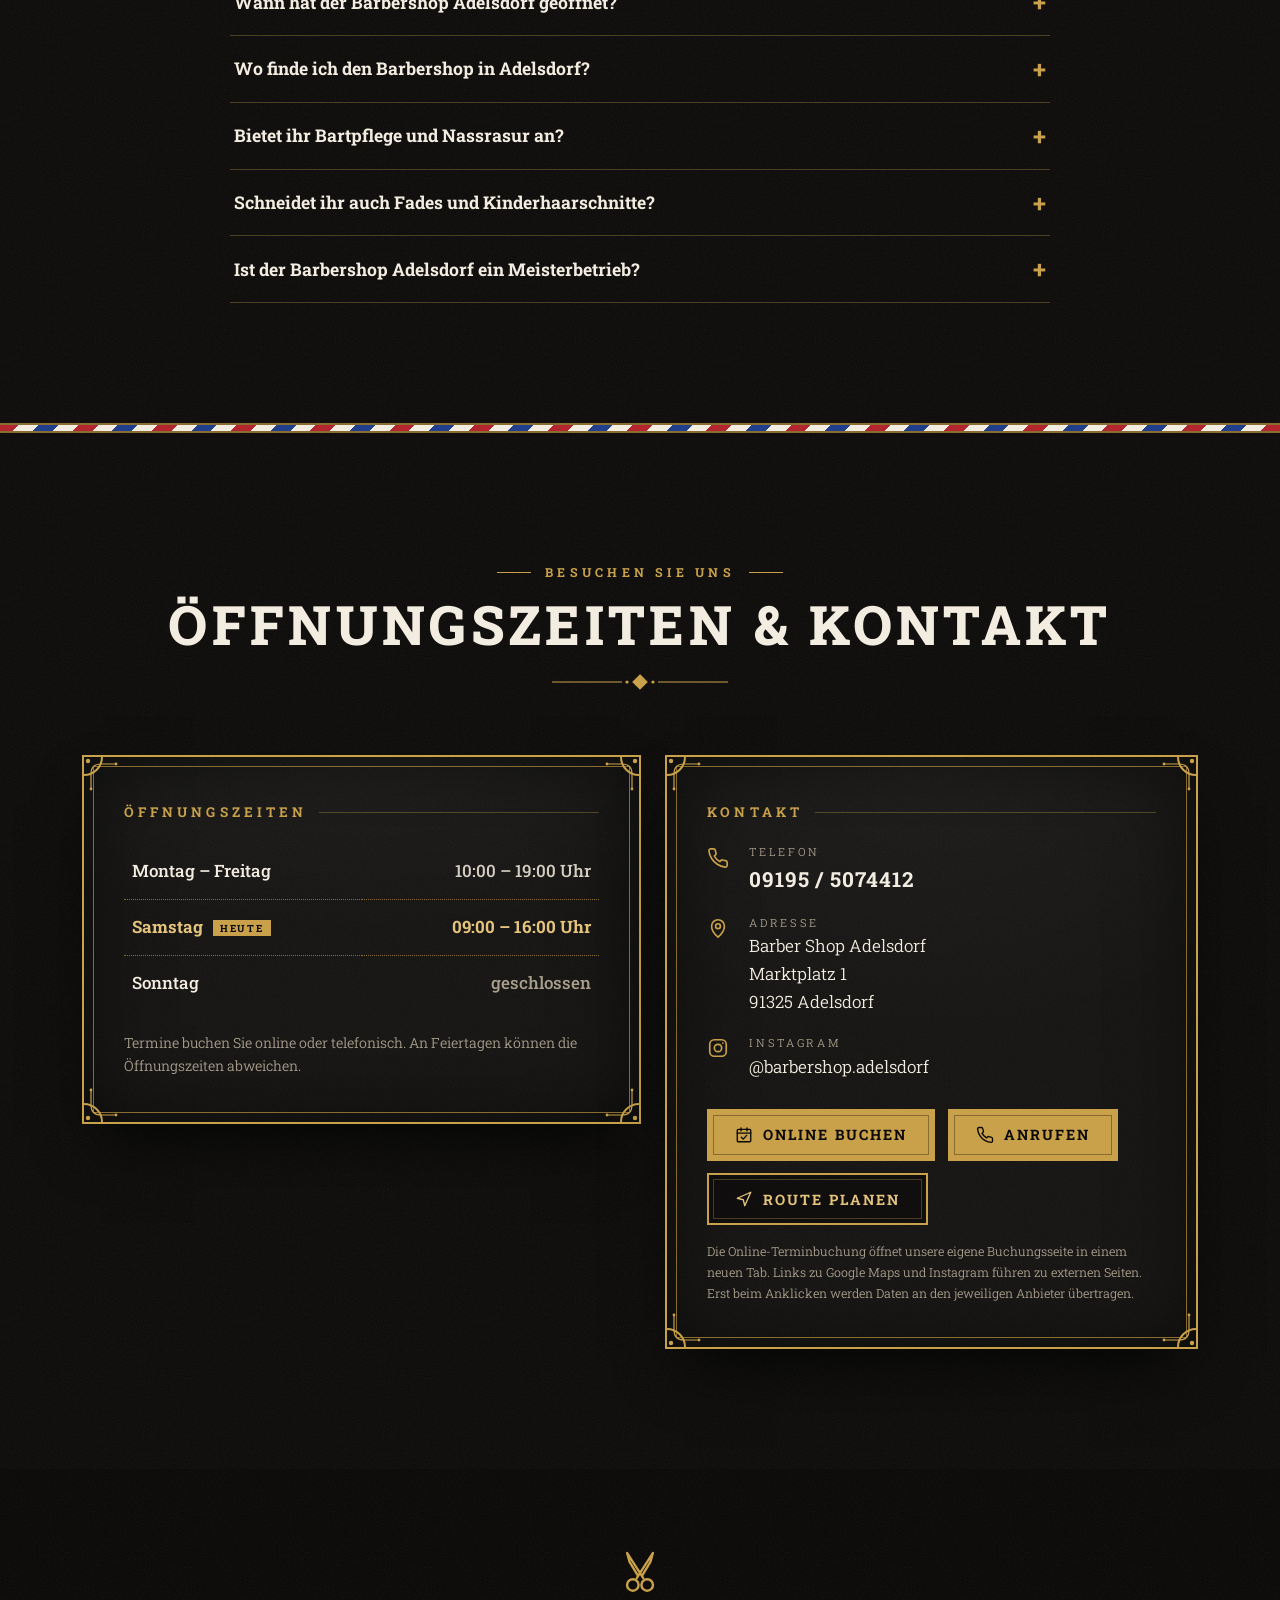
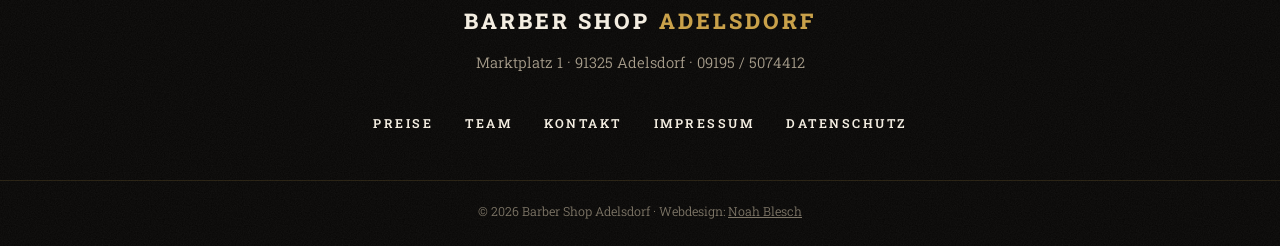
==== commit c811efc7: "Startseite: farbige Original-Icons für Instagram und Google Maps Die beiden Links im Kopfbereich zei" ====
--- a/index.html
+++ b/index.html
@@ -37,7 +37,7 @@
   <link rel="preload" href="assets/fonts/roboto-slab-latin.woff2" as="font" type="font/woff2" crossorigin>
   <link rel="preload" href="assets/img/salon-fassade.jpg" as="image" media="(min-width: 701px)">
   <link rel="preload" href="assets/img/salon-fassade-m.jpg" as="image" media="(max-width: 700px)">
-  <link rel="stylesheet" href="assets/css/style.css?v=2">
+  <link rel="stylesheet" href="assets/css/style.css?v=3">
 
   <script type="application/ld+json">
   {
@@ -178,6 +178,24 @@
       <symbol id="i-pin" viewBox="0 0 24 24" fill="none" stroke="currentColor" stroke-width="1.8" stroke-linecap="round" stroke-linejoin="round"><path d="M12 22s-7-6.2-7-12a7 7 0 0 1 14 0c0 5.8-7 12-7 12z"/><circle cx="12" cy="10" r="2.6"/></symbol>
       <symbol id="i-clock" viewBox="0 0 24 24" fill="none" stroke="currentColor" stroke-width="1.8" stroke-linecap="round"><circle cx="12" cy="12" r="9"/><path d="M12 7v5l3.2 2"/></symbol>
       <symbol id="i-camera" viewBox="0 0 24 24" fill="none" stroke="currentColor" stroke-width="1.8"><rect x="3" y="3" width="18" height="18" rx="5"/><circle cx="12" cy="12" r="4"/><circle cx="17.3" cy="6.7" r=".9" fill="currentColor" stroke="none"/></symbol>
+      <!-- Farbige Marken-Icons für die beiden Links im Kopfbereich -->
+      <radialGradient id="ig-farbe" cx="0.3" cy="1.07" r="1.5">
+        <stop offset="0" stop-color="#fdf497"/><stop offset=".05" stop-color="#fdf497"/><stop offset=".45" stop-color="#fd5949"/><stop offset=".6" stop-color="#d6249f"/><stop offset=".9" stop-color="#285aeb"/>
+      </radialGradient>
+      <symbol id="i-instagram" viewBox="0 0 24 24">
+        <rect width="24" height="24" rx="5.6" fill="url(#ig-farbe)"/>
+        <rect x="4.7" y="4.7" width="14.6" height="14.6" rx="4.2" fill="none" stroke="#fff" stroke-width="1.7"/>
+        <circle cx="12" cy="12" r="3.45" fill="none" stroke="#fff" stroke-width="1.7"/>
+        <circle cx="16.25" cy="7.75" r="1.05" fill="#fff"/>
+      </symbol>
+      <symbol id="i-gmaps" viewBox="-20 0 132.3 132.3">
+        <circle cx="46.2" cy="46.1" r="18.2" fill="#fff"/>
+        <path fill="#1a73e8" d="M60.2 2.2C55.8.8 51 0 46.1 0 32 0 19.3 6.4 10.8 16.5l21.8 18.3L60.2 2.2z"/>
+        <path fill="#ea4335" d="M10.8 16.5C4.1 24.5 0 34.9 0 46.1c0 8.7 1.7 15.7 4.6 22l28-33.3-21.8-18.3z"/>
+        <path fill="#4285f4" d="M46.2 28.5c9.8 0 17.7 7.9 17.7 17.7 0 4.3-1.6 8.3-4.2 11.4 0 0 13.9-16.6 27.5-32.7-5.6-10.8-15.3-19-27-22.7L32.6 34.8c3.3-3.8 8.1-6.3 13.6-6.3"/>
+        <path fill="#fbbc04" d="M46.2 63.8c-9.8 0-17.7-7.9-17.7-17.7 0-4.3 1.5-8.3 4.1-11.3l-28 33.3c4.8 10.6 12.8 19.2 21 29.9l34.1-40.5c-3.3 3.9-8.1 6.3-13.5 6.3"/>
+        <path fill="#34a853" d="M59.1 109.2c15.4-24.1 33.3-35 33.3-63 0-7.7-1.9-14.9-5.2-21.3L25.6 98c2.6 3.4 5.3 7.3 7.9 11.3 9.4 14.5 6.8 23.1 12.8 23.1s3.4-8.7 12.8-23.2"/>
+      </symbol>
       <symbol id="i-route" viewBox="0 0 24 24" fill="none" stroke="currentColor" stroke-width="1.8" stroke-linecap="round" stroke-linejoin="round"><path d="M3 11l18-8-8 18-2-8z"/></symbol>
       <symbol id="i-calendar" viewBox="0 0 48 48" fill="none" stroke="currentColor" stroke-width="2" stroke-linecap="round"><rect x="6" y="10" width="36" height="32" rx="2"/><path d="M6 19h36M15 5v9M33 5v9"/><path d="M17 30l5 5 9-10" stroke-width="2.4"/></symbol>
       <symbol id="i-medal" viewBox="0 0 48 48" fill="none" stroke="currentColor" stroke-width="2" stroke-linejoin="round"><circle cx="24" cy="18" r="12"/><circle cx="24" cy="18" r="7" stroke-width="1.2"/><path d="M16 27l-4 16 7-3 4 6 1-9M32 27l4 16-7-3-4 6-1-9"/></symbol>
@@ -270,8 +288,8 @@
           <div class="hero__meta">
           <p class="status" hidden><span class="status__dot" aria-hidden="true"></span><span class="status__text"></span></p>
           <ul class="hero__social">
-            <li><a href="https://www.instagram.com/barbershop.adelsdorf/" target="_blank" rel="noopener noreferrer" aria-label="Uns auf Instagram folgen (öffnet Instagram in neuem Tab)"><svg aria-hidden="true"><use href="#i-camera"/></svg><span>Auf Instagram folgen</span></a></li>
-            <li><a href="https://www.google.com/maps/place/Barbershop+Adelsdorf/@49.7148063,10.8918864,17z/data=!4m6!3m5!1s0x47a21dcc1e60949b:0xb8b787cfd0a74eab!8m2!3d49.7148062!4d10.8944612!16s%2Fg%2F11h6lq1mkh" target="_blank" rel="noopener noreferrer" aria-label="Uns auf Google bewerten (öffnet Google Maps in neuem Tab)"><svg aria-hidden="true"><use href="#i-star"/></svg><span>Auf Google bewerten</span></a></li>
+            <li><a href="https://www.instagram.com/barbershop.adelsdorf/" target="_blank" rel="noopener noreferrer" aria-label="Uns auf Instagram folgen (öffnet Instagram in neuem Tab)"><svg aria-hidden="true"><use href="#i-instagram"/></svg><span>Auf Instagram folgen</span></a></li>
+            <li><a href="https://g.page/r/CatOp9DPh7e4EBM/review" target="_blank" rel="noopener noreferrer" aria-label="Uns auf Google bewerten (öffnet das Bewertungsfenster von Google in neuem Tab)"><svg aria-hidden="true"><use href="#i-gmaps"/></svg><span>Auf Google bewerten</span></a></li>
           </ul>
           </div>
         </div>
--- a/assets/css/style.css
+++ b/assets/css/style.css
@@ -516,7 +516,7 @@
 .hero__social a {
   display: inline-flex;
   align-items: center;
-  gap: .55rem;
+  gap: .6rem;
   min-height: 44px;
   font-size: .76rem;
   font-weight: 600;
@@ -527,7 +527,7 @@
   transition: color .2s var(--ease);
 }
 .hero__social span { border-bottom: 1px solid var(--line); padding-bottom: 2px; transition: border-color .2s var(--ease); }
-.hero__social svg { width: 18px; height: 18px; flex: none; color: var(--gold); }
+.hero__social svg { width: 28px; height: 28px; flex: none; }   /* farbige Original-Icons von Instagram und Google Maps */
 .hero__social a:hover { color: var(--gold-hi); }
 .hero__social a:hover span { border-color: var(--gold-hi); }
 
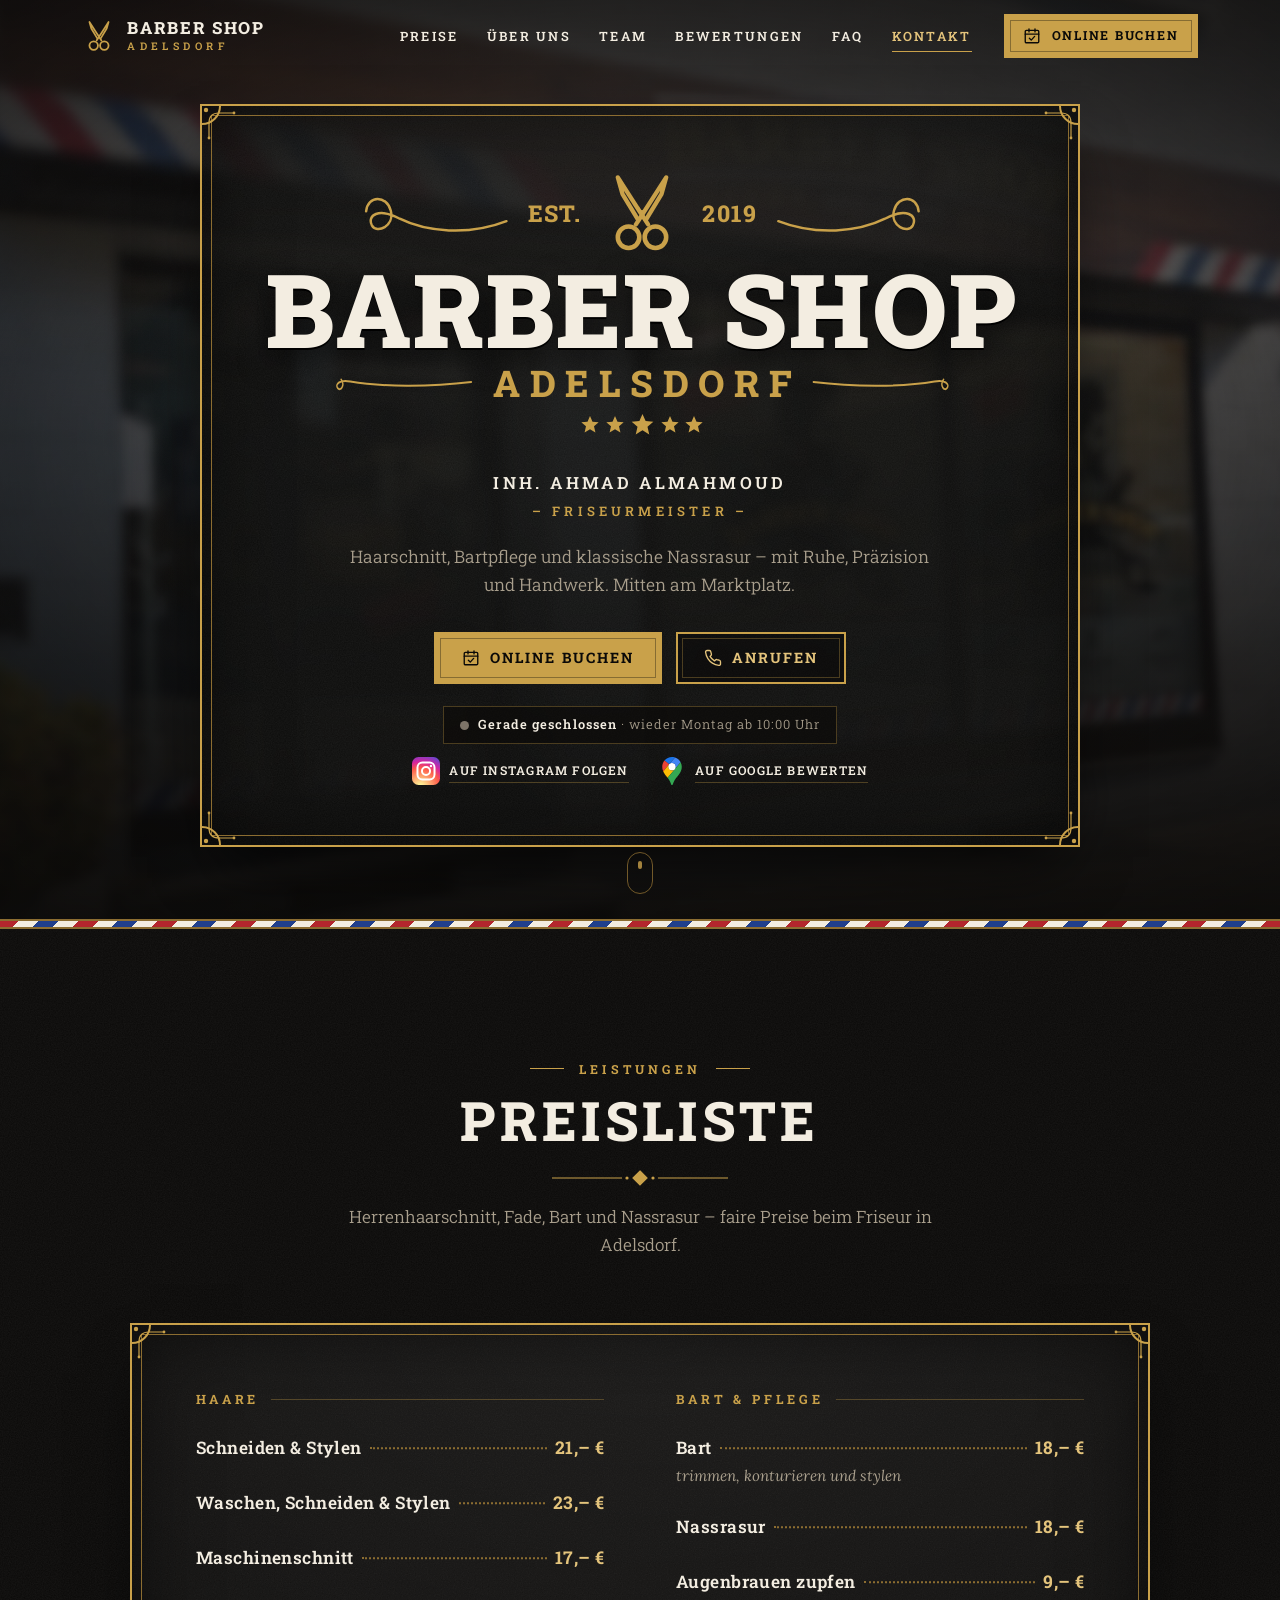
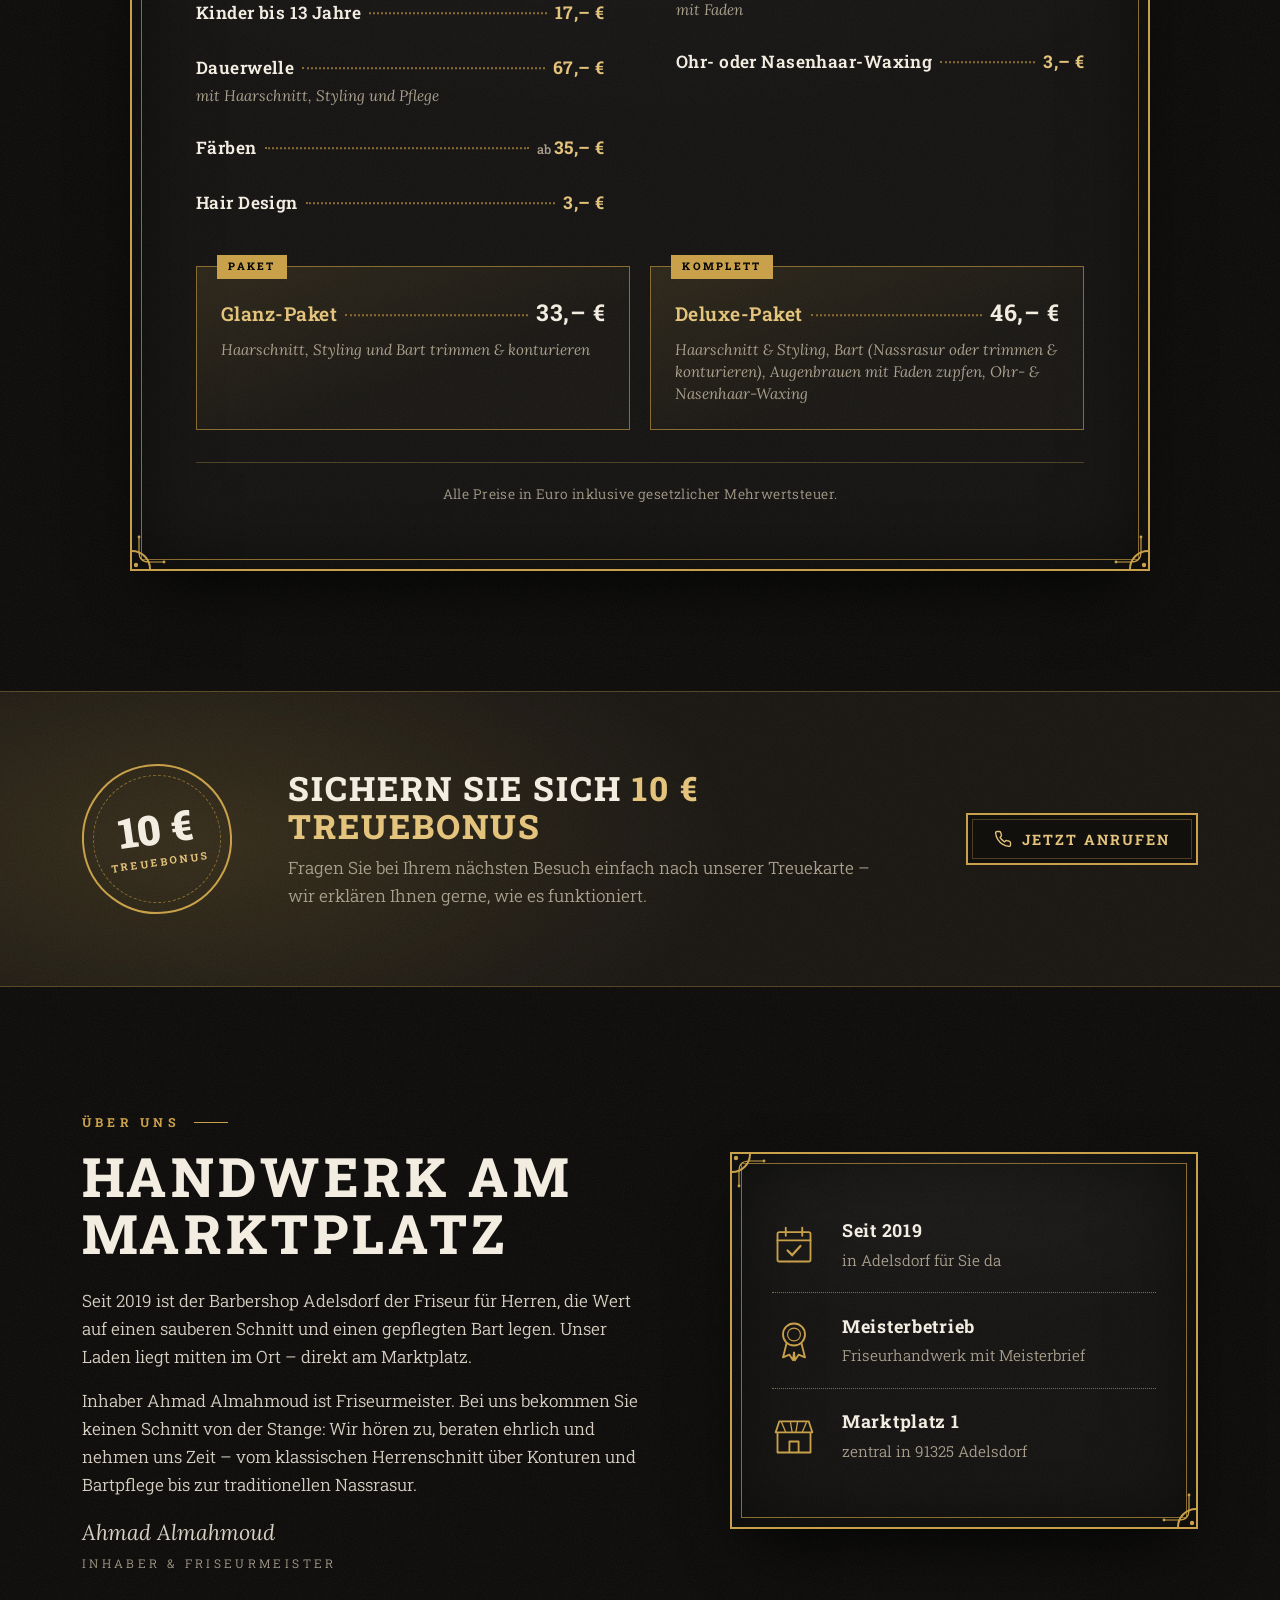
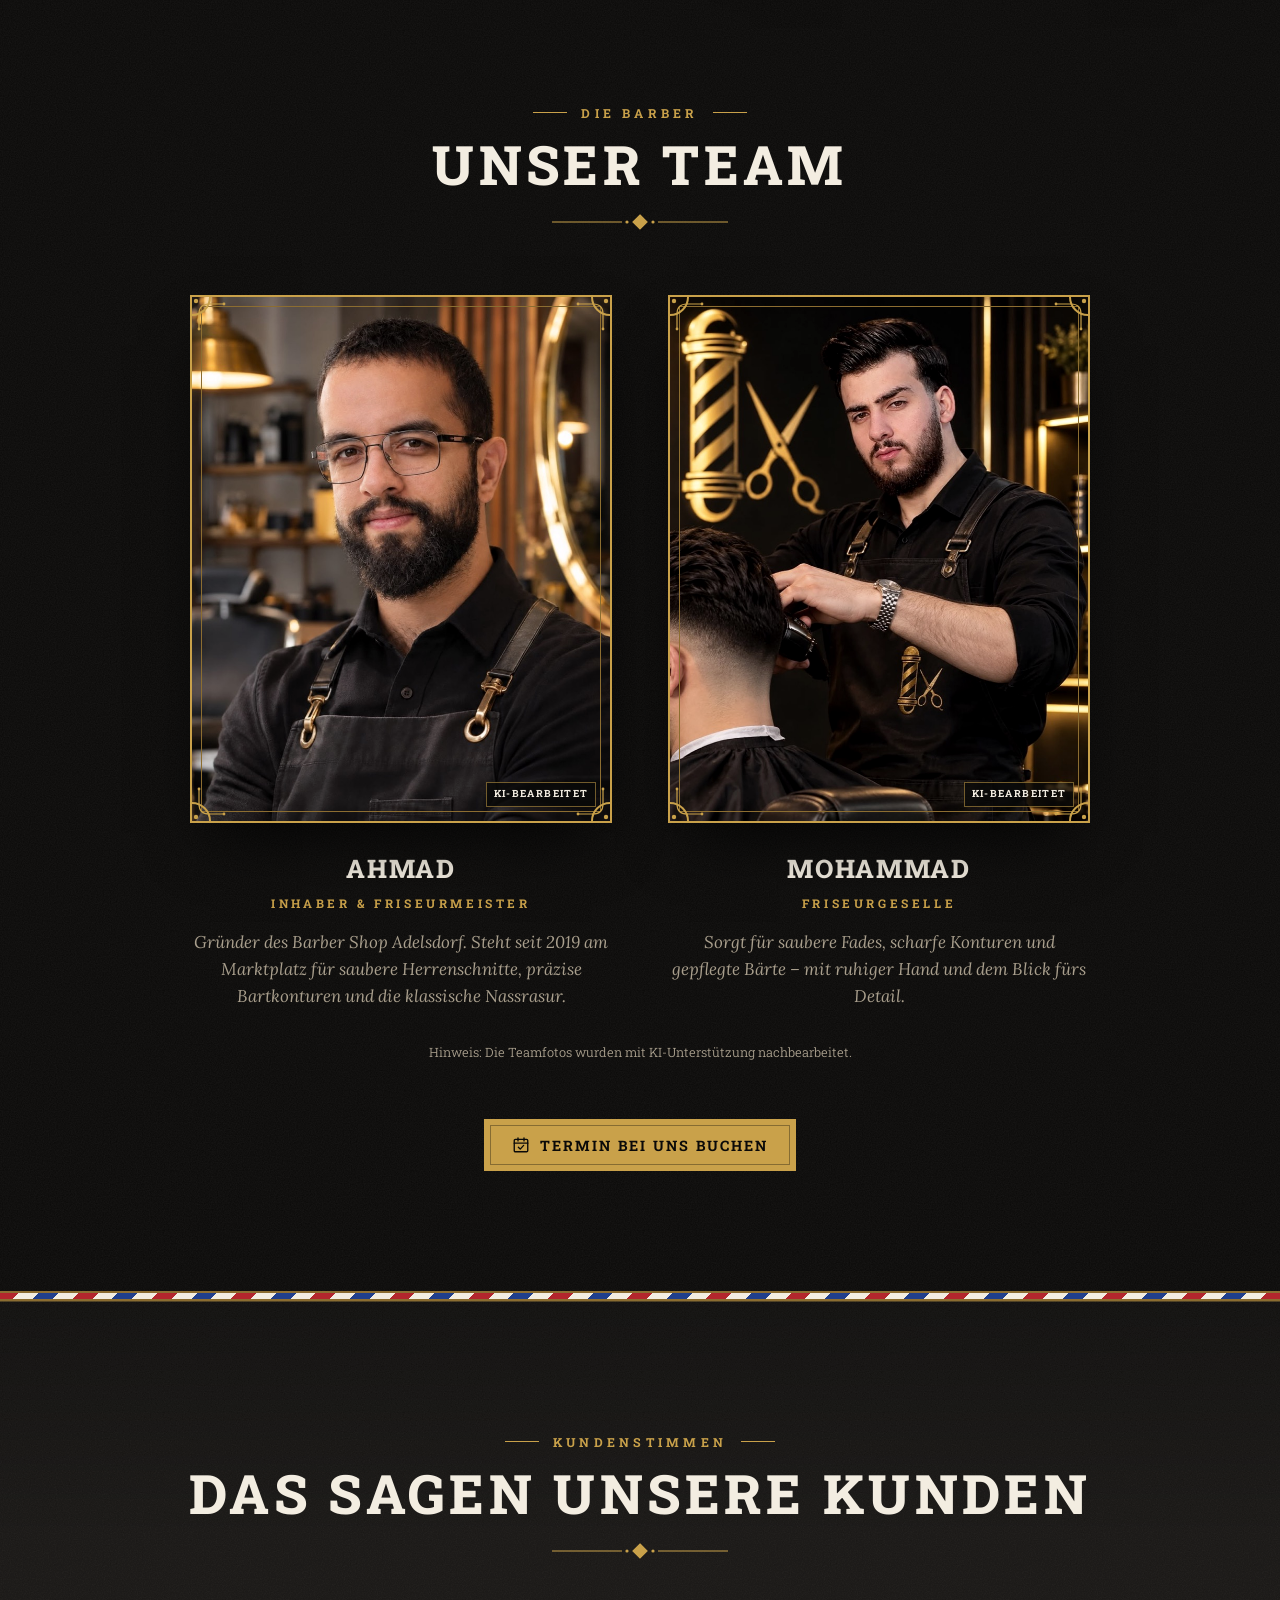
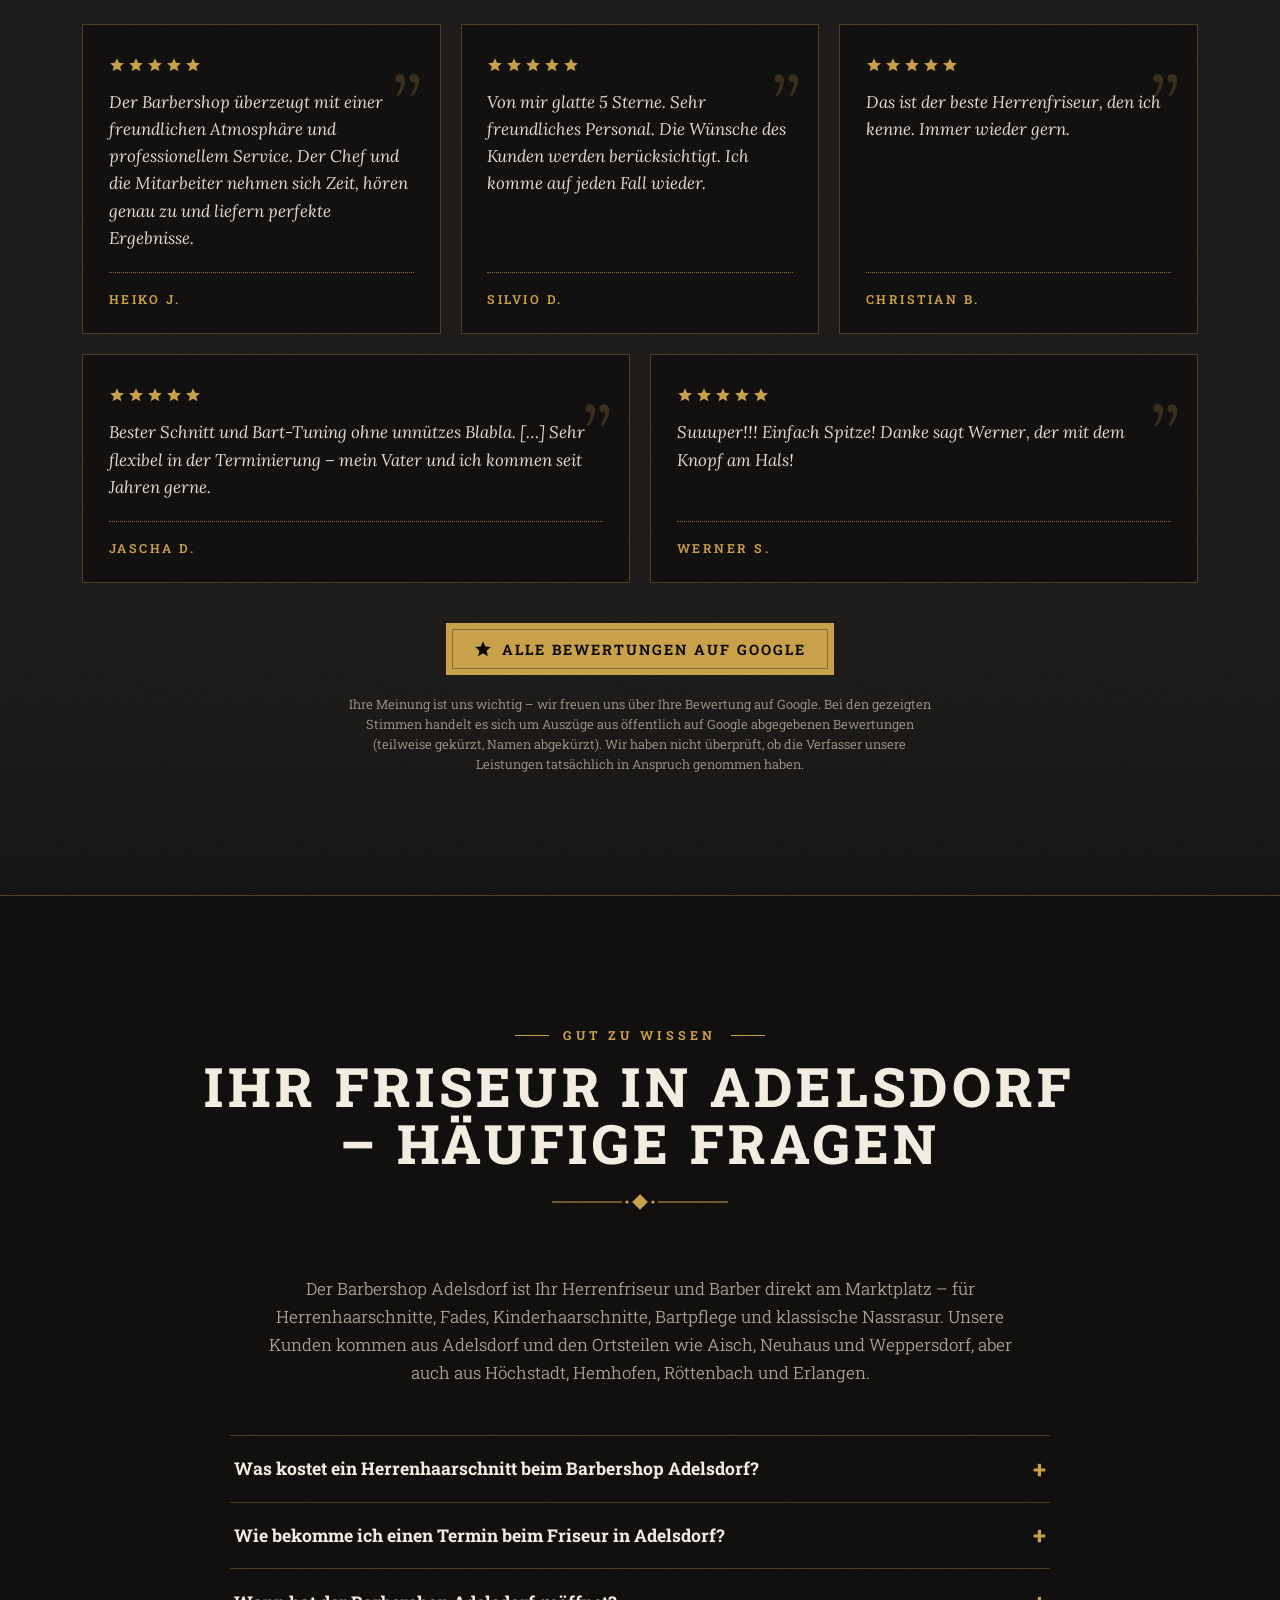
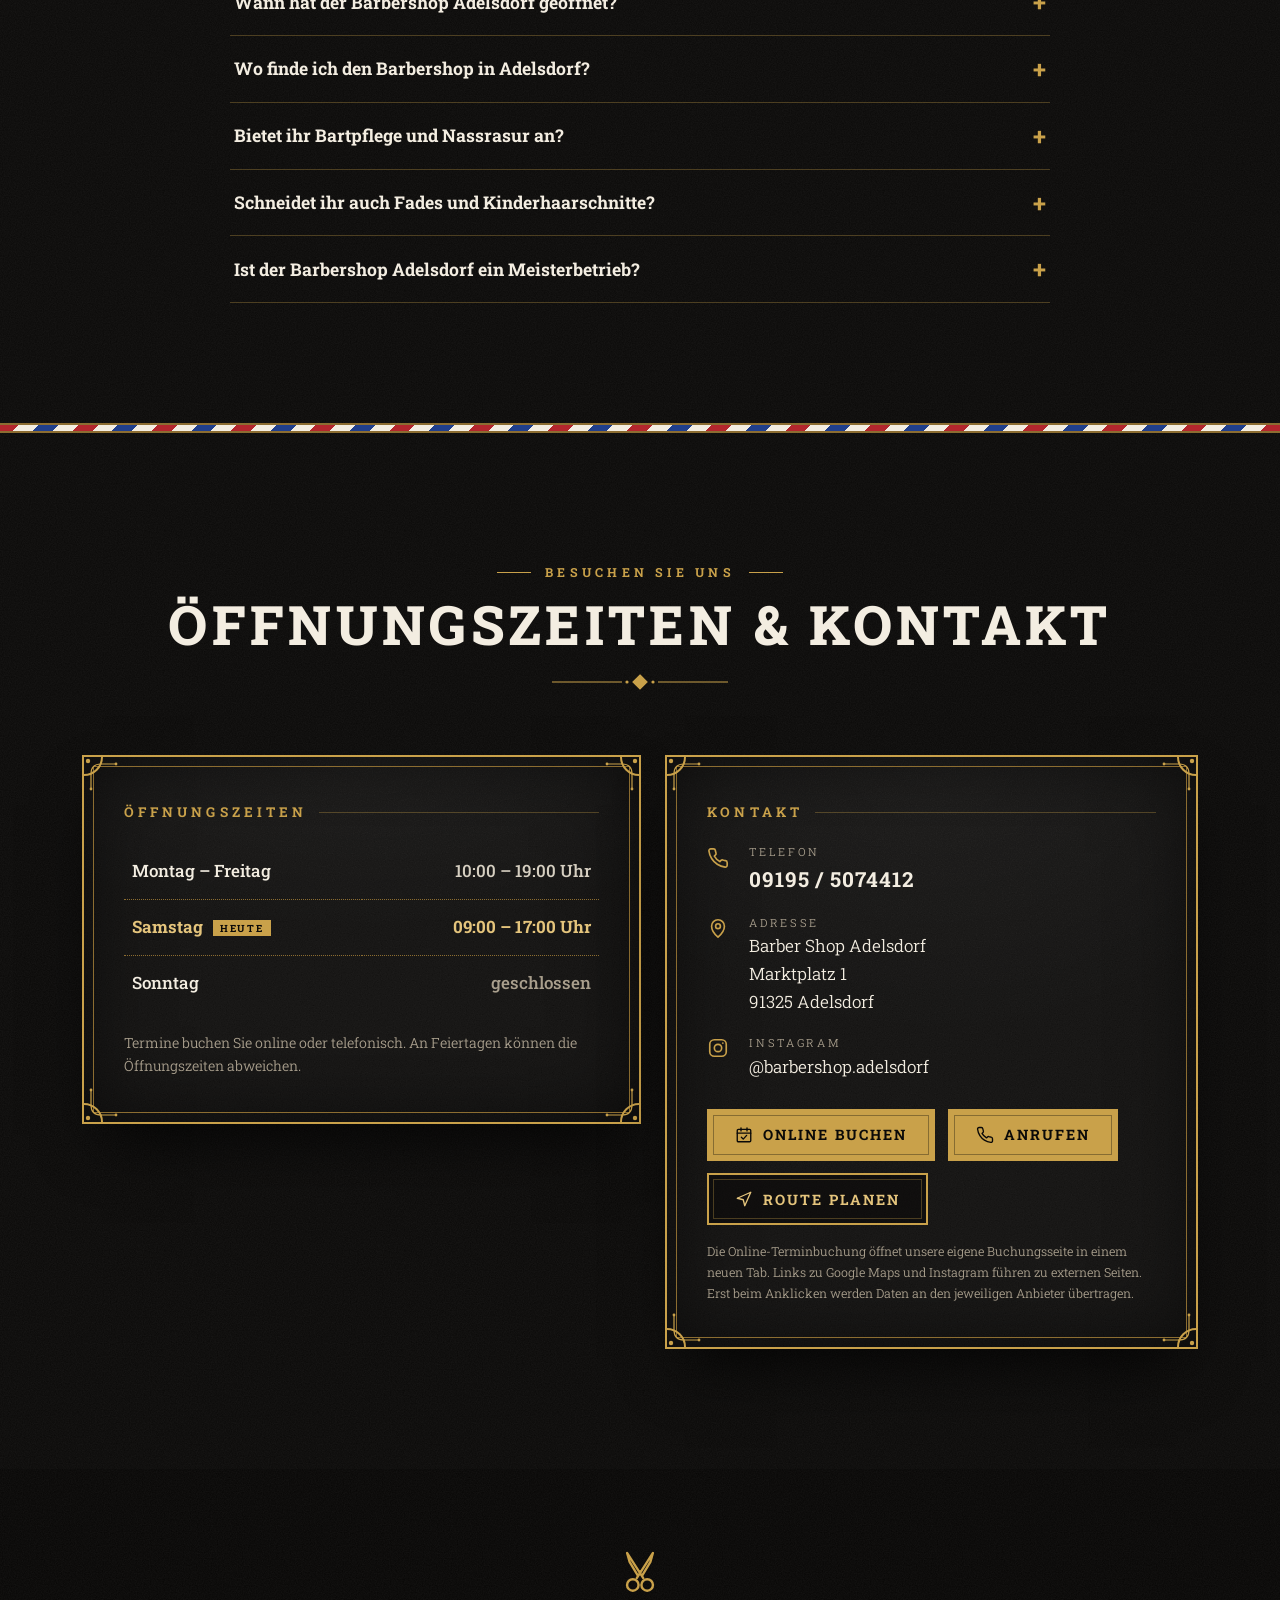
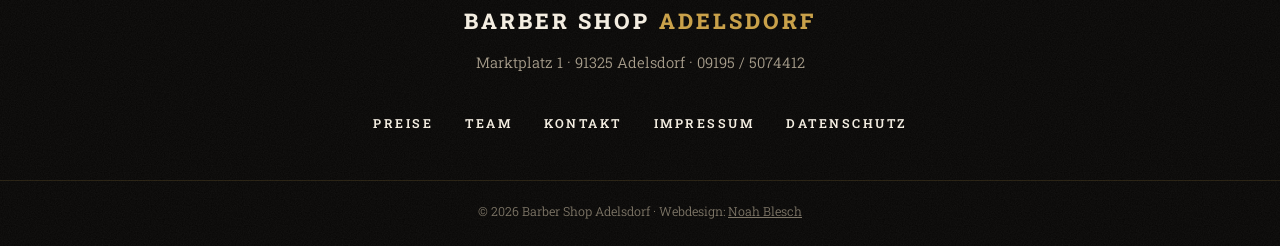
==== commit 5371ab9d: "Öffnungszeiten: Samstag bis 17 Uhr Co-Authored-By: Claude Opus 5.5 <noreply@anthropic.com>" ====
--- a/index.html
+++ b/index.html
@@ -84,7 +84,7 @@
         "hasMap": "https://maps.google.com/?cid=13310256550345395883",
         "openingHoursSpecification": [
           { "@type": "OpeningHoursSpecification", "dayOfWeek": ["Monday", "Tuesday", "Wednesday", "Thursday", "Friday"], "opens": "10:00", "closes": "19:00" },
-          { "@type": "OpeningHoursSpecification", "dayOfWeek": "Saturday", "opens": "09:00", "closes": "16:00" }
+          { "@type": "OpeningHoursSpecification", "dayOfWeek": "Saturday", "opens": "09:00", "closes": "17:00" }
         ],
         "areaServed": [
           { "@type": "City", "name": "Adelsdorf" },
@@ -132,7 +132,7 @@
         "mainEntity": [
           {"@type": "Question", "name": "Was kostet ein Herrenhaarschnitt beim Barbershop Adelsdorf?", "acceptedAnswer": {"@type": "Answer", "text": "Schneiden und Stylen kostet 21 €, mit Waschen 23 €. Ein Maschinenschnitt kostet 17 €, Kinder bis 13 Jahre zahlen ebenfalls 17 €. Bart trimmen und konturieren gibt es für 18 €, Haarschnitt mit Bart im Glanz-Paket für 33 €."}},
           {"@type": "Question", "name": "Wie bekomme ich einen Termin beim Friseur in Adelsdorf?", "acceptedAnswer": {"@type": "Answer", "text": "Am einfachsten buchen Sie online unter termin.barbershop-adelsdorf.de. Dort sehen Sie sofort, wann bei Ahmad oder Mohammad ein Platz frei ist. Gerne nehmen wir Ihren Termin auch telefonisch an: 09195 5074412."}},
-          {"@type": "Question", "name": "Wann hat der Barbershop Adelsdorf geöffnet?", "acceptedAnswer": {"@type": "Answer", "text": "Montag bis Freitag von 10:00 bis 19:00 Uhr und Samstag von 9:00 bis 16:00 Uhr. Sonntag ist geschlossen. An Feiertagen können die Öffnungszeiten abweichen."}},
+          {"@type": "Question", "name": "Wann hat der Barbershop Adelsdorf geöffnet?", "acceptedAnswer": {"@type": "Answer", "text": "Montag bis Freitag von 10:00 bis 19:00 Uhr und Samstag von 9:00 bis 17:00 Uhr. Sonntag ist geschlossen. An Feiertagen können die Öffnungszeiten abweichen."}},
           {"@type": "Question", "name": "Wo finde ich den Barbershop in Adelsdorf?", "acceptedAnswer": {"@type": "Answer", "text": "Direkt am Marktplatz 1 in 91325 Adelsdorf, mitten im Ort. Wir sind auch für Kunden aus Höchstadt an der Aisch, Hemhofen, Röttenbach, Heroldsbach, Hallerndorf, Erlangen und Forchheim schnell erreichbar."}},
           {"@type": "Question", "name": "Bietet ihr Bartpflege und Nassrasur an?", "acceptedAnswer": {"@type": "Answer", "text": "Ja. Wir trimmen, konturieren und stylen Ihren Bart (18 €) und bieten die klassische Nassrasur mit dem Messer an (18 €). Im Deluxe-Paket für 46 € sind Haarschnitt, Bart, Augenbrauen mit Faden und Ohr- und Nasenhaar-Waxing enthalten."}},
           {"@type": "Question", "name": "Schneidet ihr auch Fades und Kinderhaarschnitte?", "acceptedAnswer": {"@type": "Answer", "text": "Ja. Fades, Skin Fades, Konturen und klassische Herrenschnitte gehören zu unserem Alltag. Kinder bis 13 Jahre schneiden wir für 17 €."}},
@@ -545,7 +545,7 @@
           </details>
           <details class="faq__item">
             <summary>Wann hat der Barbershop Adelsdorf geöffnet?</summary>
-            <p>Montag bis Freitag von 10:00 bis 19:00 Uhr und Samstag von 9:00 bis 16:00 Uhr. Sonntag ist geschlossen. An Feiertagen können die Öffnungszeiten abweichen.</p>
+            <p>Montag bis Freitag von 10:00 bis 19:00 Uhr und Samstag von 9:00 bis 17:00 Uhr. Sonntag ist geschlossen. An Feiertagen können die Öffnungszeiten abweichen.</p>
           </details>
           <details class="faq__item">
             <summary>Wo finde ich den Barbershop in Adelsdorf?</summary>
@@ -589,7 +589,7 @@
               <caption class="sr-only">Öffnungszeiten des Barber Shop Adelsdorf</caption>
               <tbody>
                 <tr data-days="1 2 3 4 5"><th scope="row">Montag – Freitag</th><td>10:00 – 19:00 Uhr</td></tr>
-                <tr data-days="6"><th scope="row">Samstag</th><td>09:00 – 16:00 Uhr</td></tr>
+                <tr data-days="6"><th scope="row">Samstag</th><td>09:00 – 17:00 Uhr</td></tr>
                 <tr data-days="0"><th scope="row">Sonntag</th><td class="closed">geschlossen</td></tr>
               </tbody>
             </table>
--- a/assets/css/style.css
+++ b/assets/css/style.css
@@ -1006,6 +1006,8 @@
   font-weight: 500;
   vertical-align: baseline;
 }
+/* Jede Angabe bleibt in einer Zeile: „Montag – Freitag“ links, die Uhrzeit rechts. */
+.hours th, .hours td { white-space: nowrap; }
 .hours td { text-align: right; font-variant-numeric: tabular-nums; color: #d6cfc1; }
 .hours tr:last-child th,
 .hours tr:last-child td { border-bottom: 0; }
@@ -1023,6 +1025,10 @@
   vertical-align: .15em;
 }
 .hours .closed { color: var(--muted); }
+/* Wo die Karte schmal ist (Handy, Tablet), rückt die Marke „Heute“ unter den Wochentag. */
+@media (max-width: 1080px) {
+  .hours tr.is-today th::after { display: block; width: max-content; margin: .35rem 0 0; }
+}
 .hours-note { margin-top: 1.25rem; font-size: .88rem; color: var(--muted); }
 
 .contact__side { display: grid; gap: 1.5rem; }
@@ -1289,7 +1295,8 @@
   .review:last-child:nth-child(odd) { grid-column: auto; }
   .reviews__actions { flex-direction: column; align-items: stretch; width: 100%; }
 
-  .hours th, .hours td { padding-inline: .15rem; }
+  /* Auf schmalen Bildschirmen passt sich die Schrift an, damit Wochentage und Uhrzeit nebeneinander bleiben. */
+  .hours th, .hours td { padding-inline: .15rem; font-size: clamp(.84rem, 4.1vw, 1.0625rem); }
   .contact__actions .btn { flex: 1 1 100%; }
 
   .quickbar {
@@ -1315,7 +1322,6 @@
   .lockup__name { font-size: 2.35rem; }
   .lockup__place span:not(.lockup__line) { letter-spacing: .18em; margin-right: -.18em; }
   .price__dots { min-width: .75rem; }
-  .hours tr.is-today th::after { display: none; }
 }
 
 @media (prefers-reduced-motion: reduce) {
